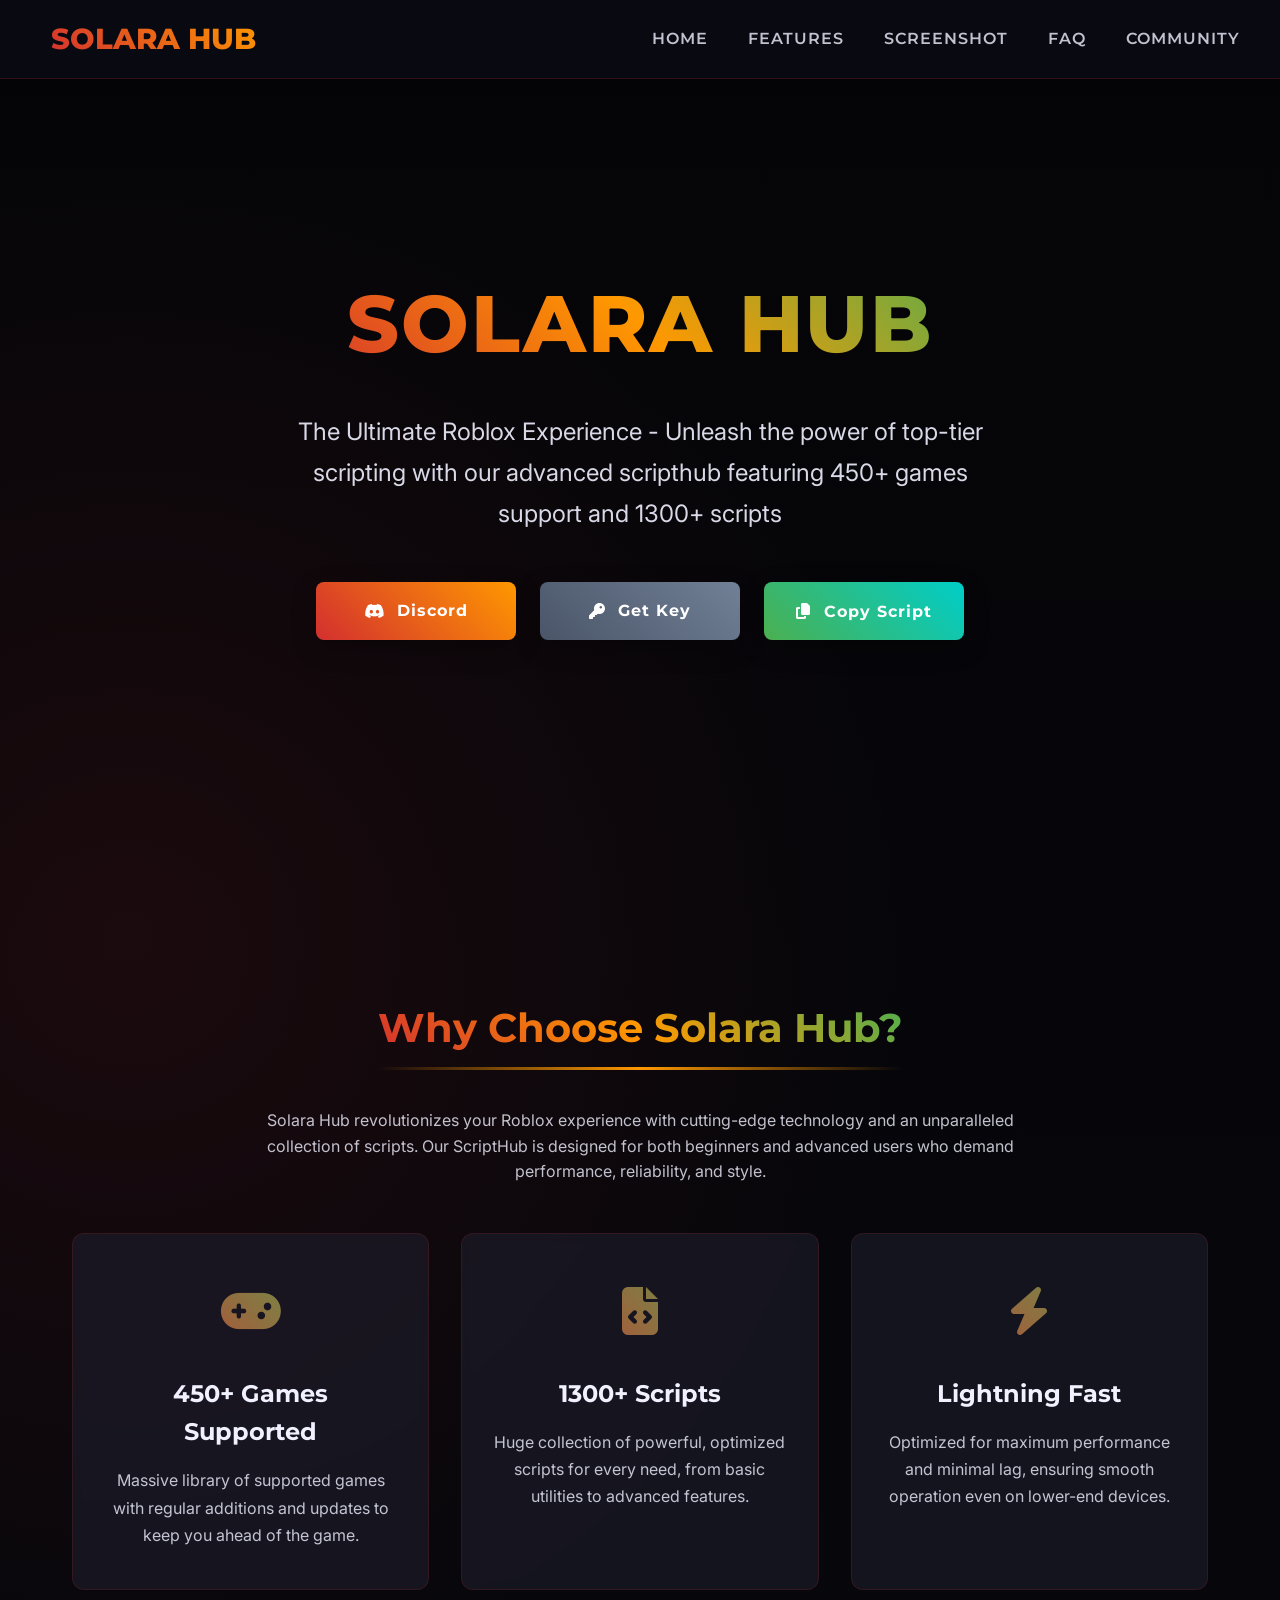
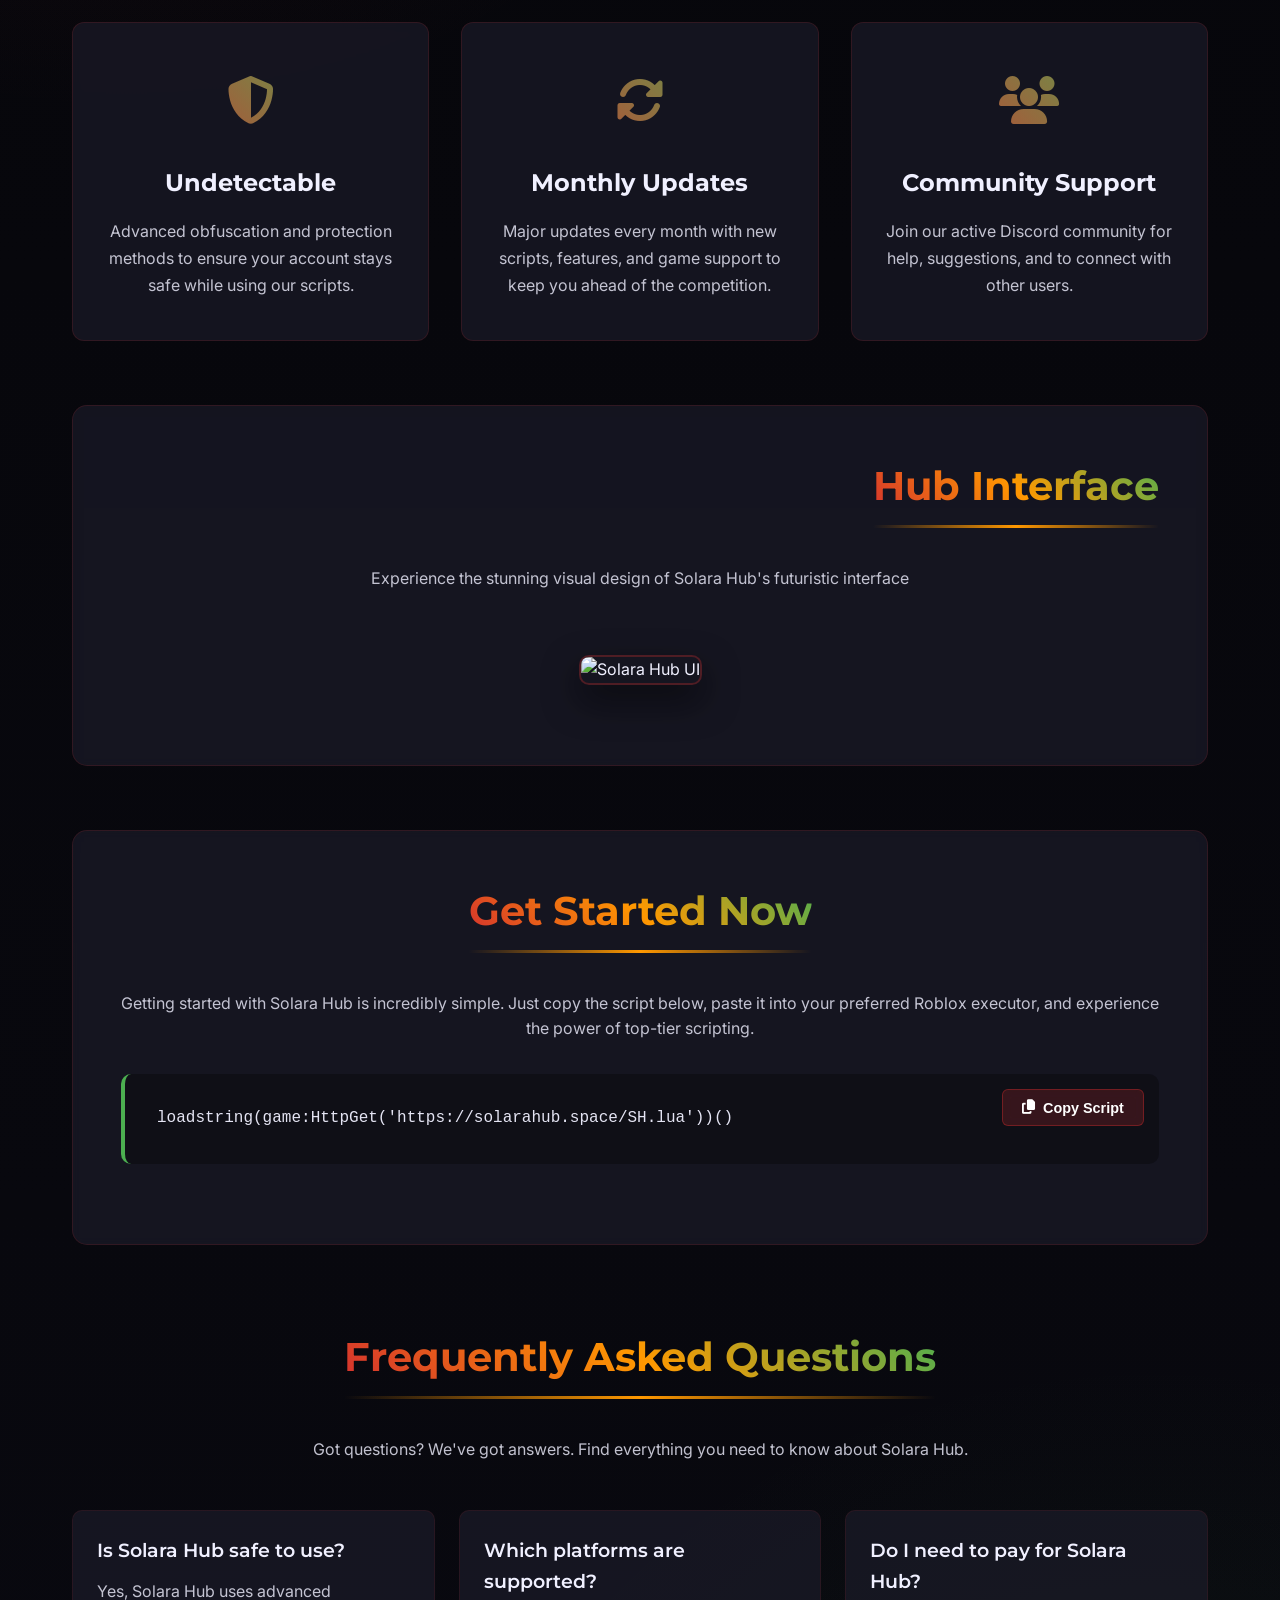
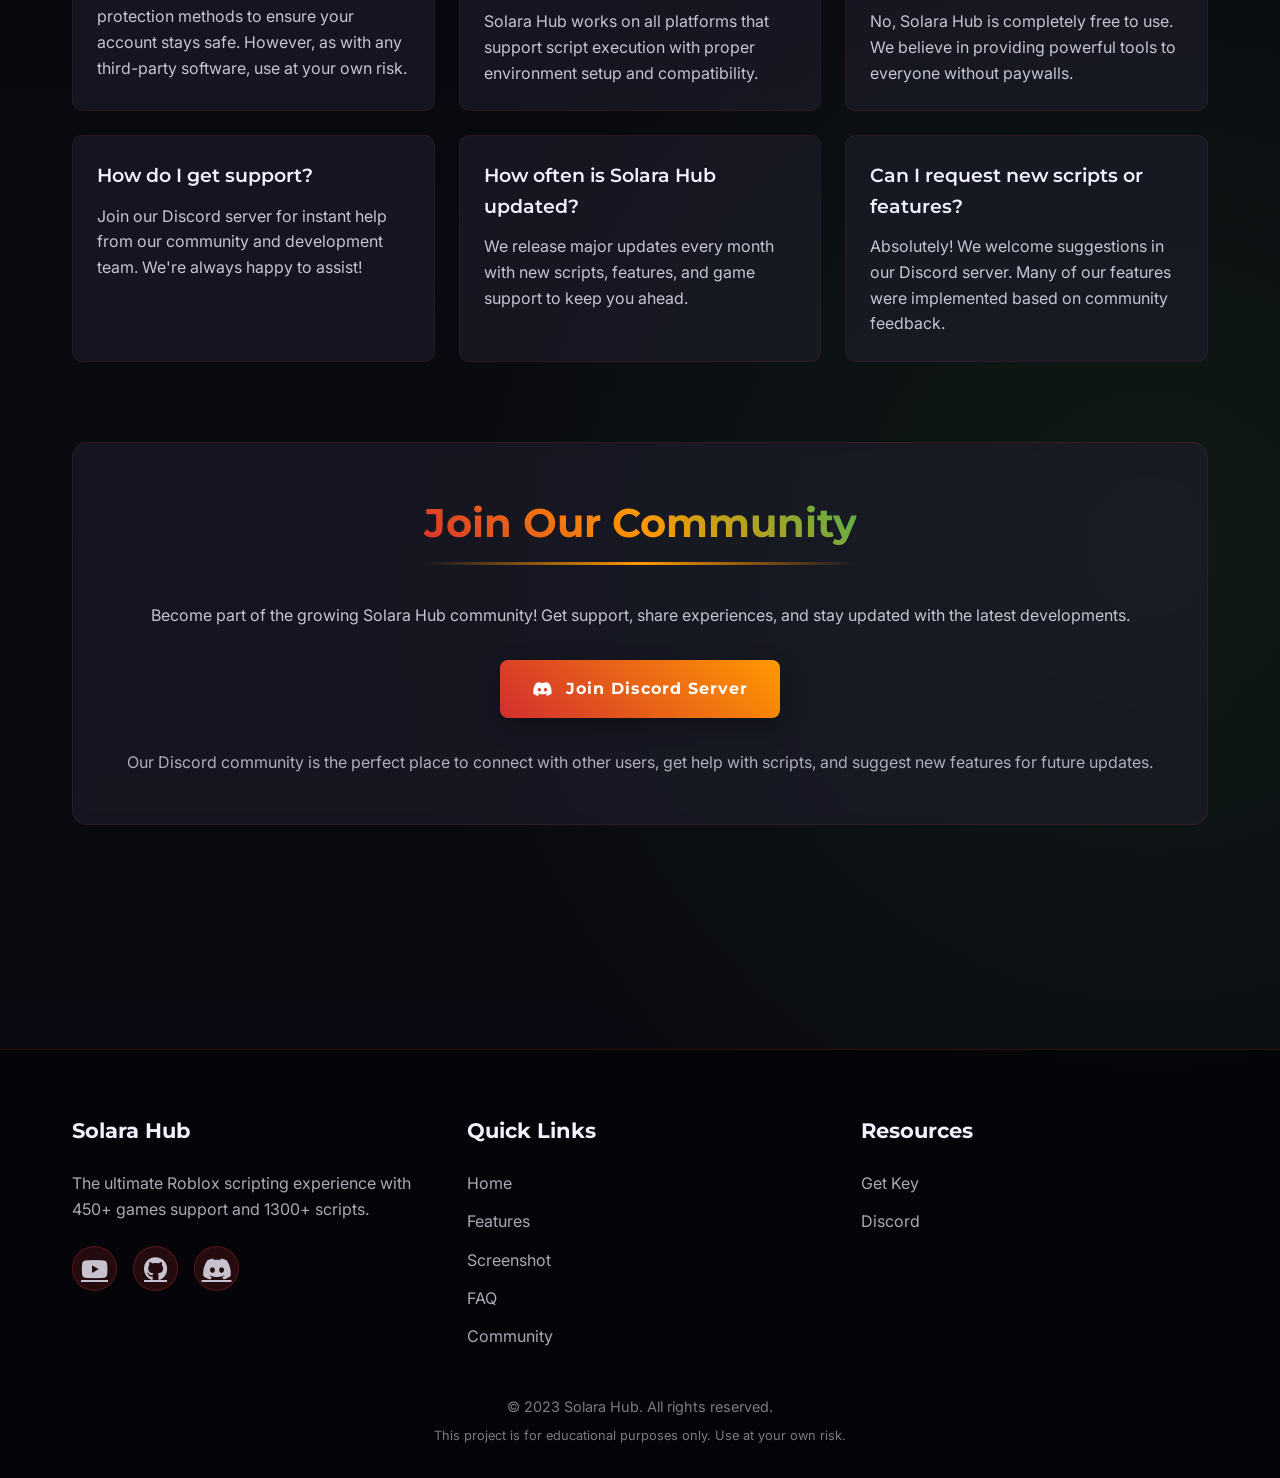
==== index.html @ 945c2444 "Update index.html" ====
<!DOCTYPE html>
<html lang="en">
<head>
    <meta charset="UTF-8">
    <meta name="viewport" content="width=device-width, initial-scale=1.0">
    <title>Solara Hub | Best Roblox Script Hub</title>
    <link rel="icon" href="data:image/svg+xml,<svg xmlns=%22http://www.w3.org/2000/svg%22 viewBox=%220 0 100 100%22><text y=%22.9em%22 font-size=%2290%22>⭐</text></svg>">
    <link rel="stylesheet" href="https://cdnjs.cloudflare.com/ajax/libs/font-awesome/6.4.0/css/all.min.css">
    <link href="https://fonts.googleapis.com/css2?family=Montserrat:wght@400;600;700;800&family=Inter:wght@300;400;500;600&display=swap" rel="stylesheet">
    <style>
        :root {
            --primary: #8a2be2;
            --secondary: #9370db;
            --accent: #00bcd4;
            --dark: #0a0a12;
            --darker: #050508;
            --light: #f0f0ff;
            --gray: #1a1a2a;
            --card-bg: rgba(30, 30, 46, 0.6);
            --neon-glow: 0 0 10px var(--primary), 0 0 20px var(--primary), 0 0 30px var(--primary);
            --newyear-primary: #d32f2f;
            --newyear-secondary: #ff9800;
            --newyear-accent: #4caf50;
        }

        * {
            margin: 0;
            padding: 0;
            box-sizing: border-box;
        }

        body {
            font-family: 'Inter', sans-serif;
            background-color: var(--dark);
            color: var(--light);
            min-height: 100vh;
            overflow-x: hidden;
            background-image: 
                radial-gradient(circle at 10% 20%, rgba(211, 47, 47, 0.1) 0%, transparent 20%),
                radial-gradient(circle at 90% 80%, rgba(76, 175, 80, 0.1) 0%, transparent 20%),
                linear-gradient(to bottom, var(--darker), var(--dark));
            line-height: 1.6;
        }

        .snowflake {
            position: fixed;
            top: -10px;
            color: white;
            font-size: 1rem;
            opacity: 0.8;
            z-index: 1001;
            pointer-events: none;
            animation: fall linear forwards;
        }

        @keyframes fall {
            to {
                transform: translateY(100vh) rotate(360deg);
                opacity: 0;
            }
        }

        .navbar {
            background: rgba(10, 10, 18, 0.95);
            backdrop-filter: blur(10px);
            position: fixed;
            top: 0;
            left: 0;
            width: 100%;
            z-index: 1000;
            padding: 1rem 2rem;
            box-shadow: 0 2px 15px rgba(0, 0, 0, 0.2);
            border-bottom: 1px solid rgba(211, 47, 47, 0.2);
        }

        .nav-container {
            max-width: 1200px;
            margin: 0 auto;
            display: flex;
            justify-content: space-between;
            align-items: center;
        }

        .nav-logo {
            display: flex;
            align-items: center;
            gap: 0.7rem;
            font-size: 1.8rem;
            font-weight: 800;
            color: var(--light);
            text-decoration: none;
            font-family: 'Montserrat', sans-serif;
        }

        .nav-logo span {
            background: linear-gradient(45deg, var(--newyear-primary), var(--newyear-secondary));
            -webkit-background-clip: text;
            background-clip: text;
            color: transparent;
        }

        .nav-links {
            display: flex;
            gap: 2.5rem;
        }

        .nav-link {
            color: rgba(240, 240, 255, 0.8);
            text-decoration: none;
            font-weight: 600;
            transition: all 0.3s ease;
            position: relative;
            font-size: 1rem;
            text-transform: uppercase;
            letter-spacing: 1px;
            font-family: 'Montserrat', sans-serif;
        }

        .nav-link:hover {
            color: var(--light);
        }

        .nav-link::after {
            content: '';
            position: absolute;
            bottom: -5px;
            left: 0;
            width: 0;
            height: 2px;
            background: linear-gradient(90deg, var(--newyear-primary), var(--newyear-secondary));
            transition: width 0.4s ease;
        }

        .nav-link:hover::after {
            width: 100%;
        }

        .mobile-menu-btn {
            display: none;
            background: none;
            border: none;
            color: var(--light);
            font-size: 1.5rem;
            cursor: pointer;
        }

        .hero {
            min-height: 100vh;
            display: flex;
            align-items: center;
            justify-content: center;
            text-align: center;
            padding: 0 2rem;
            position: relative;
            overflow: hidden;
        }

        .hero-content {
            max-width: 900px;
            z-index: 2;
        }

        .hero-logo {
            font-size: 5rem;
            font-weight: 800;
            background: linear-gradient(45deg, var(--newyear-primary), var(--newyear-secondary), var(--newyear-accent));
            -webkit-background-clip: text;
            background-clip: text;
            color: transparent;
            margin-bottom: 1.5rem;
            font-family: 'Montserrat', sans-serif;
            letter-spacing: 2px;
            position: relative;
        }

        .hero-logo::after {
            content: '🎄';
            position: absolute;
            top: -20px;
            right: -40px;
            font-size: 2.5rem;
            animation: bounce 2s ease-in-out infinite;
        }

        @keyframes bounce {
            0%, 100% { transform: translateY(0); }
            50% { transform: translateY(-10px); }
        }

        .hero-tagline {
            font-size: 1.5rem;
            color: rgba(240, 240, 255, 0.9);
            margin-bottom: 3rem;
            font-weight: 400;
            max-width: 700px;
            margin-left: auto;
            margin-right: auto;
            line-height: 1.7;
        }

        .hero-buttons {
            display: flex;
            justify-content: center;
            flex-wrap: wrap;
            gap: 1.5rem;
            margin-top: 3rem;
        }

        .btn {
            position: relative;
            padding: 1rem 2rem;
            border: none;
            border-radius: 8px;
            font-weight: 700;
            font-size: 1rem;
            cursor: pointer;
            text-decoration: none;
            color: white;
            transition: all 0.4s ease;
            overflow: hidden;
            z-index: 1;
            box-shadow: 0 8px 25px rgba(0, 0, 0, 0.3);
            min-width: 200px;
            text-align: center;
            display: flex;
            align-items: center;
            justify-content: center;
            gap: 0.8rem;
            font-family: 'Montserrat', sans-serif;
            letter-spacing: 1px;
        }

        .btn::before {
            content: '';
            position: absolute;
            top: 0;
            left: 0;
            width: 100%;
            height: 100%;
            background: linear-gradient(45deg, transparent, rgba(255, 255, 255, 0.15), transparent);
            transform: translateX(-100%);
            transition: transform 0.7s ease;
            z-index: -1;
        }

        .btn:hover {
            transform: translateY(-5px);
            box-shadow: 0 12px 25px rgba(0, 0, 0, 0.4);
        }

        .btn:hover::before {
            transform: translateX(100%);
        }

        .btn-discord {
            background: linear-gradient(45deg, var(--newyear-primary), var(--newyear-secondary));
        }

        .btn-key {
            background: linear-gradient(45deg, #4a5568, #718096);
        }

        .btn-copy {
            background: linear-gradient(45deg, var(--newyear-accent), #00cec9);
        }

        .container {
            max-width: 1200px;
            margin: 0 auto;
            padding: 6rem 2rem;
        }

        .section-title {
            font-size: 2.5rem;
            text-align: center;
            margin-bottom: 3rem;
            position: relative;
            display: inline-block;
            left: 50%;
            transform: translateX(-50%);
            background: linear-gradient(45deg, var(--newyear-primary), var(--newyear-secondary), var(--newyear-accent));
            -webkit-background-clip: text;
            background-clip: text;
            color: transparent;
            font-family: 'Montserrat', sans-serif;
            font-weight: 700;
        }

        .section-title::after {
            content: '';
            position: absolute;
            bottom: -10px;
            left: 0;
            width: 100%;
            height: 3px;
            background: linear-gradient(90deg, transparent, var(--newyear-secondary), transparent);
            border-radius: 3px;
        }

        .features-grid {
            display: grid;
            grid-template-columns: repeat(auto-fit, minmax(300px, 1fr));
            gap: 2rem;
            margin-top: 3rem;
        }

        .feature-card {
            background: var(--card-bg);
            border-radius: 12px;
            padding: 2.5rem 2rem;
            text-align: center;
            transition: all 0.4s ease;
            backdrop-filter: blur(5px);
            border: 1px solid rgba(211, 47, 47, 0.15);
            position: relative;
            overflow: hidden;
        }

        .feature-card:hover {
            transform: translateY(-10px);
            box-shadow: 0 15px 30px rgba(211, 47, 47, 0.2);
        }

        .feature-icon {
            font-size: 3rem;
            margin-bottom: 1.5rem;
            background: linear-gradient(45deg, var(--newyear-primary), var(--newyear-accent));
            -webkit-background-clip: text;
            background-clip: text;
            color: transparent;
        }

        .feature-title {
            font-size: 1.5rem;
            margin-bottom: 1rem;
            color: var(--light);
            font-weight: 700;
            font-family: 'Montserrat', sans-serif;
        }

        .feature-description {
            color: rgba(240, 240, 255, 0.8);
            line-height: 1.7;
        }

        .info-section {
            background: var(--card-bg);
            border-radius: 15px;
            padding: 3rem;
            margin: 4rem 0;
            backdrop-filter: blur(5px);
            border: 1px solid rgba(211, 47, 47, 0.15);
        }

        .info-grid {
            display: grid;
            grid-template-columns: repeat(auto-fit, minmax(250px, 1fr));
            gap: 2rem;
            margin: 2rem 0;
        }

        .info-card {
            text-align: center;
            padding: 1.5rem;
        }

        .info-card i {
            font-size: 2.5rem;
            margin-bottom: 1rem;
            background: linear-gradient(45deg, var(--newyear-primary), var(--newyear-accent));
            -webkit-background-clip: text;
            background-clip: text;
            color: transparent;
        }

        .info-card h3 {
            font-size: 1.3rem;
            margin-bottom: 0.8rem;
            color: var(--light);
            font-family: 'Montserrat', sans-serif;
        }

        .info-card p {
            color: rgba(240, 240, 255, 0.8);
            line-height: 1.6;
        }

        .screenshot-container {
            background: var(--card-bg);
            border-radius: 15px;
            padding: 3rem;
            margin: 4rem 0;
            backdrop-filter: blur(5px);
            border: 1px solid rgba(211, 47, 47, 0.15);
            text-align: center;
        }

        .screenshot {
            width: 100%;
            max-width: 800px;
            border-radius: 10px;
            margin: 2rem 0;
            box-shadow: 0 15px 35px rgba(0, 0, 0, 0.5);
            transition: all 0.6s ease;
            border: 2px solid rgba(211, 47, 47, 0.3);
        }

        .screenshot:hover {
            transform: scale(1.02);
            box-shadow: 0 20px 40px rgba(211, 47, 47, 0.3);
        }

        .script-box {
            background: rgba(0, 0, 0, 0.3);
            padding: 2rem;
            border-radius: 10px;
            margin: 2rem 0;
            font-family: 'Fira Code', monospace;
            position: relative;
            overflow: hidden;
            border-left: 4px solid var(--newyear-accent);
        }

        .script-code {
            color: rgba(240, 240, 255, 0.95);
            overflow-x: auto;
            padding-right: 1rem;
            font-size: 1rem;
        }

        .copy-btn {
            position: absolute;
            top: 15px;
            right: 15px;
            background: rgba(211, 47, 47, 0.2);
            border: 1px solid rgba(211, 47, 47, 0.4);
            color: white;
            padding: 0.6rem 1.2rem;
            border-radius: 6px;
            cursor: pointer;
            transition: all 0.3s ease;
            display: flex;
            align-items: center;
            gap: 0.5rem;
            font-weight: 600;
            backdrop-filter: blur(5px);
            font-size: 0.9rem;
        }

        .copy-btn:hover {
            background: var(--newyear-accent);
        }

        .faq-section {
            margin: 5rem 0;
        }

        .faq-grid {
            display: grid;
            grid-template-columns: repeat(auto-fit, minmax(300px, 1fr));
            gap: 1.5rem;
            margin-top: 2rem;
        }

        .faq-item {
            background: var(--card-bg);
            border-radius: 10px;
            padding: 1.5rem;
            transition: all 0.3s ease;
            border: 1px solid rgba(211, 47, 47, 0.1);
        }

        .faq-item:hover {
            transform: translateY(-5px);
            box-shadow: 0 10px 20px rgba(0, 0, 0, 0.2);
        }

        .faq-question {
            font-size: 1.2rem;
            margin-bottom: 0.8rem;
            color: var(--light);
            font-weight: 600;
            font-family: 'Montserrat', sans-serif;
        }

        .faq-answer {
            color: rgba(240, 240, 255, 0.8);
            line-height: 1.6;
        }

        footer {
            background: rgba(5, 5, 8, 0.9);
            padding: 4rem 0 2rem;
            margin-top: 4rem;
            border-top: 1px solid rgba(211, 47, 47, 0.2);
        }

        .footer-content {
            max-width: 1200px;
            margin: 0 auto;
            padding: 0 2rem;
            display: grid;
            grid-template-columns: repeat(auto-fit, minmax(250px, 1fr));
            gap: 3rem;
        }

        .footer-column h3 {
            font-size: 1.3rem;
            margin-bottom: 1.5rem;
            color: var(--light);
            font-family: 'Montserrat', sans-serif;
        }

        .footer-links {
            list-style: none;
        }

        .footer-links li {
            margin-bottom: 0.8rem;
        }

        .footer-links a {
            color: rgba(240, 240, 255, 0.7);
            text-decoration: none;
            transition: color 0.3s ease;
        }

        .footer-links a:hover {
            color: var(--light);
        }

        .social-links {
            display: flex;
            gap: 1rem;
            margin-top: 1.5rem;
        }

        .social-link {
            color: rgba(240, 240, 255, 0.8);
            font-size: 1.5rem;
            transition: all 0.3s ease;
            width: 45px;
            height: 45px;
            border-radius: 50%;
            display: flex;
            align-items: center;
            justify-content: center;
            background: rgba(211, 47, 47, 0.15);
            border: 1px solid rgba(211, 47, 47, 0.3);
        }

        .social-link:hover {
            color: var(--light);
            transform: translateY(-3px);
        }

        .copyright {
            text-align: center;
            padding-top: 3rem;
            color: rgba(240, 240, 255, 0.5);
            font-size: 0.9rem;
            max-width: 1200px;
            margin: 0 auto;
            padding: 2rem 2rem 0;
        }

        .toast {
            position: fixed;
            bottom: 30px;
            left: 50%;
            transform: translateX(-50%);
            background: var(--newyear-accent);
            color: white;
            padding: 1rem 2rem;
            border-radius: 50px;
            box-shadow: 0 10px 25px rgba(0, 0, 0, 0.3);
            z-index: 1000;
            opacity: 0;
            transition: opacity 0.4s ease;
            font-weight: 600;
        }

        .toast.show {
            opacity: 1;
        }

        @media (max-width: 1024px) {
            .hero-logo {
                font-size: 4rem;
            }
            
            .section-title {
                font-size: 2.2rem;
            }
        }

        @media (max-width: 768px) {
            .navbar {
                padding: 1rem;
            }
            
            .nav-links {
                display: none;
                position: absolute;
                top: 100%;
                left: 0;
                width: 100%;
                background: rgba(10, 10, 18, 0.95);
                flex-direction: column;
                padding: 1.5rem;
                gap: 1.5rem;
                box-shadow: 0 10px 20px rgba(0, 0, 0, 0.3);
                backdrop-filter: blur(15px);
            }
            
            .nav-links.active {
                display: flex;
            }
            
            .mobile-menu-btn {
                display: block;
            }
            
            .hero-logo {
                font-size: 3rem;
            }
            
            .hero-tagline {
                font-size: 1.2rem;
            }
            
            .btn {
                min-width: 100%;
            }
            
            .features-grid, .info-grid, .faq-grid {
                grid-template-columns: 1fr;
            }
            
            .info-section, .screenshot-container {
                padding: 2rem;
            }
            
            .section-title {
                font-size: 2rem;
            }
            
            .container {
                padding: 4rem 1.5rem;
            }
        }

        @media (max-width: 480px) {
            .hero-logo {
                font-size: 2.5rem;
            }
            
            .section-title {
                font-size: 1.8rem;
            }
            
            .feature-title {
                font-size: 1.3rem;
            }
            
            .feature-icon {
                font-size: 2.5rem;
            }
            
            .hero {
                padding: 0 1rem;
            }
            
            .info-section, .screenshot-container {
                padding: 1.5rem;
            }
        }

        @keyframes float {
            0%, 100% { transform: translateY(0); }
            50% { transform: translateY(-10px); }
        }

        .floating {
            animation: float 5s ease-in-out infinite;
        }
    </style>
</head>
<body>
    <div id="snowflakes"></div>
    
    <nav class="navbar">
        <div class="nav-container">
            <a href="#home" class="nav-logo">
                <i class="fas fa-stars"></i>
                <span>SOLARA HUB</span>
            </a>
            <div class="nav-links">
                <a href="#home" class="nav-link">Home</a>
                <a href="#features" class="nav-link">Features</a>
                <a href="#screenshot" class="nav-link">Screenshot</a>
                <a href="#faq" class="nav-link">FAQ</a>
                <a href="#community" class="nav-link">Community</a>
            </div>
            <button class="mobile-menu-btn" id="mobileMenuBtn">
                <i class="fas fa-bars"></i>
            </button>
        </div>
    </nav>
    
    <section class="hero" id="home">
        <div class="hero-content">
            <h1 class="hero-logo floating">SOLARA HUB</h1>
            <p class="hero-tagline">The Ultimate Roblox Experience - Unleash the power of top-tier scripting with our advanced scripthub featuring 450+ games support and 1300+ scripts</p>
            
            <div class="hero-buttons">
                <a href="https://discord.gg/DPCKQRJmdF" class="btn btn-discord">
                    <i class="fab fa-discord"></i> Discord
                </a>
                <a href="get-key.html" class="btn btn-key">
                    <i class="fas fa-key"></i> Get Key
                </a>
                <button class="btn btn-copy" id="copyScriptBtn">
                    <i class="fas fa-copy"></i> Copy Script
                </button>
            </div>
        </div>
    </section>

    <div class="container">
        <section id="features">
            <h2 class="section-title">Why Choose Solara Hub?</h2>
            <p style="text-align: center; margin-bottom: 3rem; color: rgba(240, 240, 255, 0.8); max-width: 800px; margin-left: auto; margin-right: auto;">
                Solara Hub revolutionizes your Roblox experience with cutting-edge technology and an unparalleled collection of scripts. 
                Our ScriptHub is designed for both beginners and advanced users who demand performance, reliability, and style.
            </p>
            
            <div class="features-grid">
                <div class="feature-card">
                    <div class="feature-icon">
                        <i class="fas fa-gamepad"></i>
                    </div>
                    <h3 class="feature-title">450+ Games Supported</h3>
                    <p class="feature-description">Massive library of supported games with regular additions and updates to keep you ahead of the game.</p>
                </div>
                
                <div class="feature-card">
                    <div class="feature-icon">
                        <i class="fas fa-file-code"></i>
                    </div>
                    <h3 class="feature-title">1300+ Scripts</h3>
                    <p class="feature-description">Huge collection of powerful, optimized scripts for every need, from basic utilities to advanced features.</p>
                </div>
                
                <div class="feature-card">
                    <div class="feature-icon">
                        <i class="fas fa-bolt"></i>
                    </div>
                    <h3 class="feature-title">Lightning Fast</h3>
                    <p class="feature-description">Optimized for maximum performance and minimal lag, ensuring smooth operation even on lower-end devices.</p>
                </div>
                
                <div class="feature-card">
                    <div class="feature-icon">
                        <i class="fas fa-shield-alt"></i>
                    </div>
                    <h3 class="feature-title">Undetectable</h3>
                    <p class="feature-description">Advanced obfuscation and protection methods to ensure your account stays safe while using our scripts.</p>
                </div>
                
                <div class="feature-card">
                    <div class="feature-icon">
                        <i class="fas fa-sync-alt"></i>
                    </div>
                    <h3 class="feature-title">Monthly Updates</h3>
                    <p class="feature-description">Major updates every month with new scripts, features, and game support to keep you ahead of the competition.</p>
                </div>
                
                <div class="feature-card">
                    <div class="feature-icon">
                        <i class="fas fa-users"></i>
                    </div>
                    <h3 class="feature-title">Community Support</h3>
                    <p class="feature-description">Join our active Discord community for help, suggestions, and to connect with other users.</p>
                </div>
            </div>
        </section>

        <section class="screenshot-container" id="screenshot">
            <h2 class="section-title">Hub Interface</h2>
            <p style="text-align: center; margin-bottom: 2rem; color: rgba(240, 240, 255, 0.8);">
                Experience the stunning visual design of Solara Hub's futuristic interface
            </p>
            <img src="https://github.com/samuraa1/Solara-Hub/raw/main/SolaraHubV4Screen.png" alt="Solara Hub UI" class="screenshot">
        </section>

        <section class="info-section" id="get-started">
            <h2 class="section-title">Get Started Now</h2>
            <p style="text-align: center; margin-bottom: 2rem; color: rgba(240, 240, 255, 0.8);">
                Getting started with Solara Hub is incredibly simple. Just copy the script below, paste it into your preferred Roblox executor, and experience the power of top-tier scripting.
            </p>
            
            <div class="script-box">
                <div class="script-code" id="scriptCode">
                    loadstring(game:HttpGet('https://solarahub.space/SH.lua'))()
                </div>
                <button class="copy-btn" id="copyBtn">
                    <i class="fas fa-copy"></i> Copy Script
                </button>
            </div>
        </section>

        <section class="faq-section" id="faq">
            <h2 class="section-title">Frequently Asked Questions</h2>
            <p style="text-align: center; margin-bottom: 3rem; color: rgba(240, 240, 255, 0.8);">
                Got questions? We've got answers. Find everything you need to know about Solara Hub.
            </p>
            
            <div class="faq-grid">
                <div class="faq-item">
                    <h3 class="faq-question">Is Solara Hub safe to use?</h3>
                    <p class="faq-answer">Yes, Solara Hub uses advanced protection methods to ensure your account stays safe. However, as with any third-party software, use at your own risk.</p>
                </div>
                
                <div class="faq-item">
                    <h3 class="faq-question">Which platforms are supported?</h3>
                    <p class="faq-answer">Solara Hub works on all platforms that support script execution with proper environment setup and compatibility.</p>
                </div>
                
                <div class="faq-item">
                    <h3 class="faq-question">Do I need to pay for Solara Hub?</h3>
                    <p class="faq-answer">No, Solara Hub is completely free to use. We believe in providing powerful tools to everyone without paywalls.</p>
                </div>
                
                <div class="faq-item">
                    <h3 class="faq-question">How do I get support?</h3>
                    <p class="faq-answer">Join our Discord server for instant help from our community and development team. We're always happy to assist!</p>
                </div>
                
                <div class="faq-item">
                    <h3 class="faq-question">How often is Solara Hub updated?</h3>
                    <p class="faq-answer">We release major updates every month with new scripts, features, and game support to keep you ahead.</p>
                </div>
                
                <div class="faq-item">
                    <h3 class="faq-question">Can I request new scripts or features?</h3>
                    <p class="faq-answer">Absolutely! We welcome suggestions in our Discord server. Many of our features were implemented based on community feedback.</p>
                </div>
            </div>
        </section>

        <section class="info-section" id="community">
            <h2 class="section-title">Join Our Community</h2>
            <p style="text-align: center; margin-bottom: 2rem; color: rgba(240, 240, 255, 0.8);">
                Become part of the growing Solara Hub community! Get support, share experiences, and stay updated with the latest developments.
            </p>
            
            <div style="text-align: center; margin: 2rem 0;">
                <a href="https://discord.gg/DPCKQRJmdF" class="btn btn-discord" style="display: inline-flex; max-width: 300px; margin: 0 auto;">
                    <i class="fab fa-discord"></i> Join Discord Server
                </a>
            </div>
            
            <p style="text-align: center; color: rgba(240, 240, 255, 0.7);">
                Our Discord community is the perfect place to connect with other users, get help with scripts, and suggest new features for future updates.
            </p>
        </section>
    </div>
    
    <footer>
        <div class="footer-content">
            <div class="footer-column">
                <h3>Solara Hub</h3>
                <p style="color: rgba(240, 240, 255, 0.7); margin-bottom: 1.5rem;">
                    The ultimate Roblox scripting experience with 450+ games support and 1300+ scripts.
                </p>
                <div class="social-links">
                    <a href="https://www.youtube.com/@samuraa1" class="social-link"><i class="fab fa-youtube"></i></a>
                    <a href="https://github.com/samuraa1" class="social-link"><i class="fab fa-github"></i></a>
                    <a href="https://discord.gg/DPCKQRJmdF" class="social-link"><i class="fab fa-discord"></i></a>
                </div>
            </div>
            
            <div class="footer-column">
                <h3>Quick Links</h3>
                <ul class="footer-links">
                    <li><a href="#home">Home</a></li>
                    <li><a href="#features">Features</a></li>
                    <li><a href="#screenshot">Screenshot</a></li>
                    <li><a href="#faq">FAQ</a></li>
                    <li><a href="#community">Community</a></li>
                </ul>
            </div>
            
            <div class="footer-column">
                <h3>Resources</h3>
                <ul class="footer-links">
                    <li><a href="get-key.html">Get Key</a></li>
                    <li><a href="https://discord.gg/DPCKQRJmdF">Discord</a></li>
                </ul>
            </div>
        </div>
        
        <div class="copyright">
            <p>© 2023 Solara Hub. All rights reserved.</p>
            <p style="margin-top: 0.5rem; font-size: 0.8rem;">This project is for educational purposes only. Use at your own risk.</p>
        </div>
    </footer>

    <div class="toast" id="copyToast">Script copied to clipboard!</div>

    <script>
        // Create snowflakes
        function createSnowflakes() {
            const snowflakesContainer = document.getElementById('snowflakes');
            const snowflakeCount = 50;
            
            for (let i = 0; i < snowflakeCount; i++) {
                const snowflake = document.createElement('div');
                snowflake.classList.add('snowflake');
                snowflake.innerHTML = '❄';
                
                // Random properties
                const size = Math.random() * 1.5 + 0.5;
                const left = Math.random() * 100;
                const animationDuration = Math.random() * 10 + 5;
                const animationDelay = Math.random() * 5;
                
                snowflake.style.left = `${left}vw`;
                snowflake.style.fontSize = `${size}rem`;
                snowflake.style.animationDuration = `${animationDuration}s`;
                snowflake.style.animationDelay = `${animationDelay}s`;
                
                snowflakesContainer.appendChild(snowflake);
            }
        }
        
        // Mobile menu functionality
        const mobileMenuBtn = document.getElementById('mobileMenuBtn');
        const navLinks = document.querySelector('.nav-links');
        
        mobileMenuBtn.addEventListener('click', () => {
            navLinks.classList.toggle('active');
            mobileMenuBtn.innerHTML = navLinks.classList.contains('active') ? 
                '<i class="fas fa-times"></i>' : '<i class="fas fa-bars"></i>';
        });

        document.querySelectorAll('.nav-link').forEach(link => {
            link.addEventListener('click', () => {
                navLinks.classList.remove('active');
                mobileMenuBtn.innerHTML = '<i class="fas fa-bars"></i>';
            });
        });

        // Copy script functionality
        const scriptCode = document.getElementById('scriptCode');
        const copyBtn = document.getElementById('copyBtn');
        const copyScriptBtn = document.getElementById('copyScriptBtn');
        const copyToast = document.getElementById('copyToast');
        
        function copyToClipboard() {
            const text = scriptCode.innerText;
            navigator.clipboard.writeText(text).then(() => {
                copyToast.classList.add('show');
                setTimeout(() => {
                    copyToast.classList.remove('show');
                }, 2000);
            });
        }
        
        copyBtn.addEventListener('click', copyToClipboard);
        copyScriptBtn.addEventListener('click', copyToClipboard);

        // Smooth scrolling for anchor links
        document.querySelectorAll('a[href^="#"]').forEach(anchor => {
            anchor.addEventListener('click', function (e) {
                e.preventDefault();
                
                const targetId = this.getAttribute('href');
                if (targetId === '#') return;
                
                const targetElement = document.querySelector(targetId);
                if (targetElement) {
                    window.scrollTo({
                        top: targetElement.offsetTop - 80,
                        behavior: 'smooth'
                    });
                }
            });
        });

        document.querySelector('a[href="#home"]').addEventListener('click', function(e) {
            e.preventDefault();
            window.scrollTo({
                top: 0,
                behavior: 'smooth'
            });
        });

        // Initialize snowflakes
        createSnowflakes();
    </script>
</body>
</html>
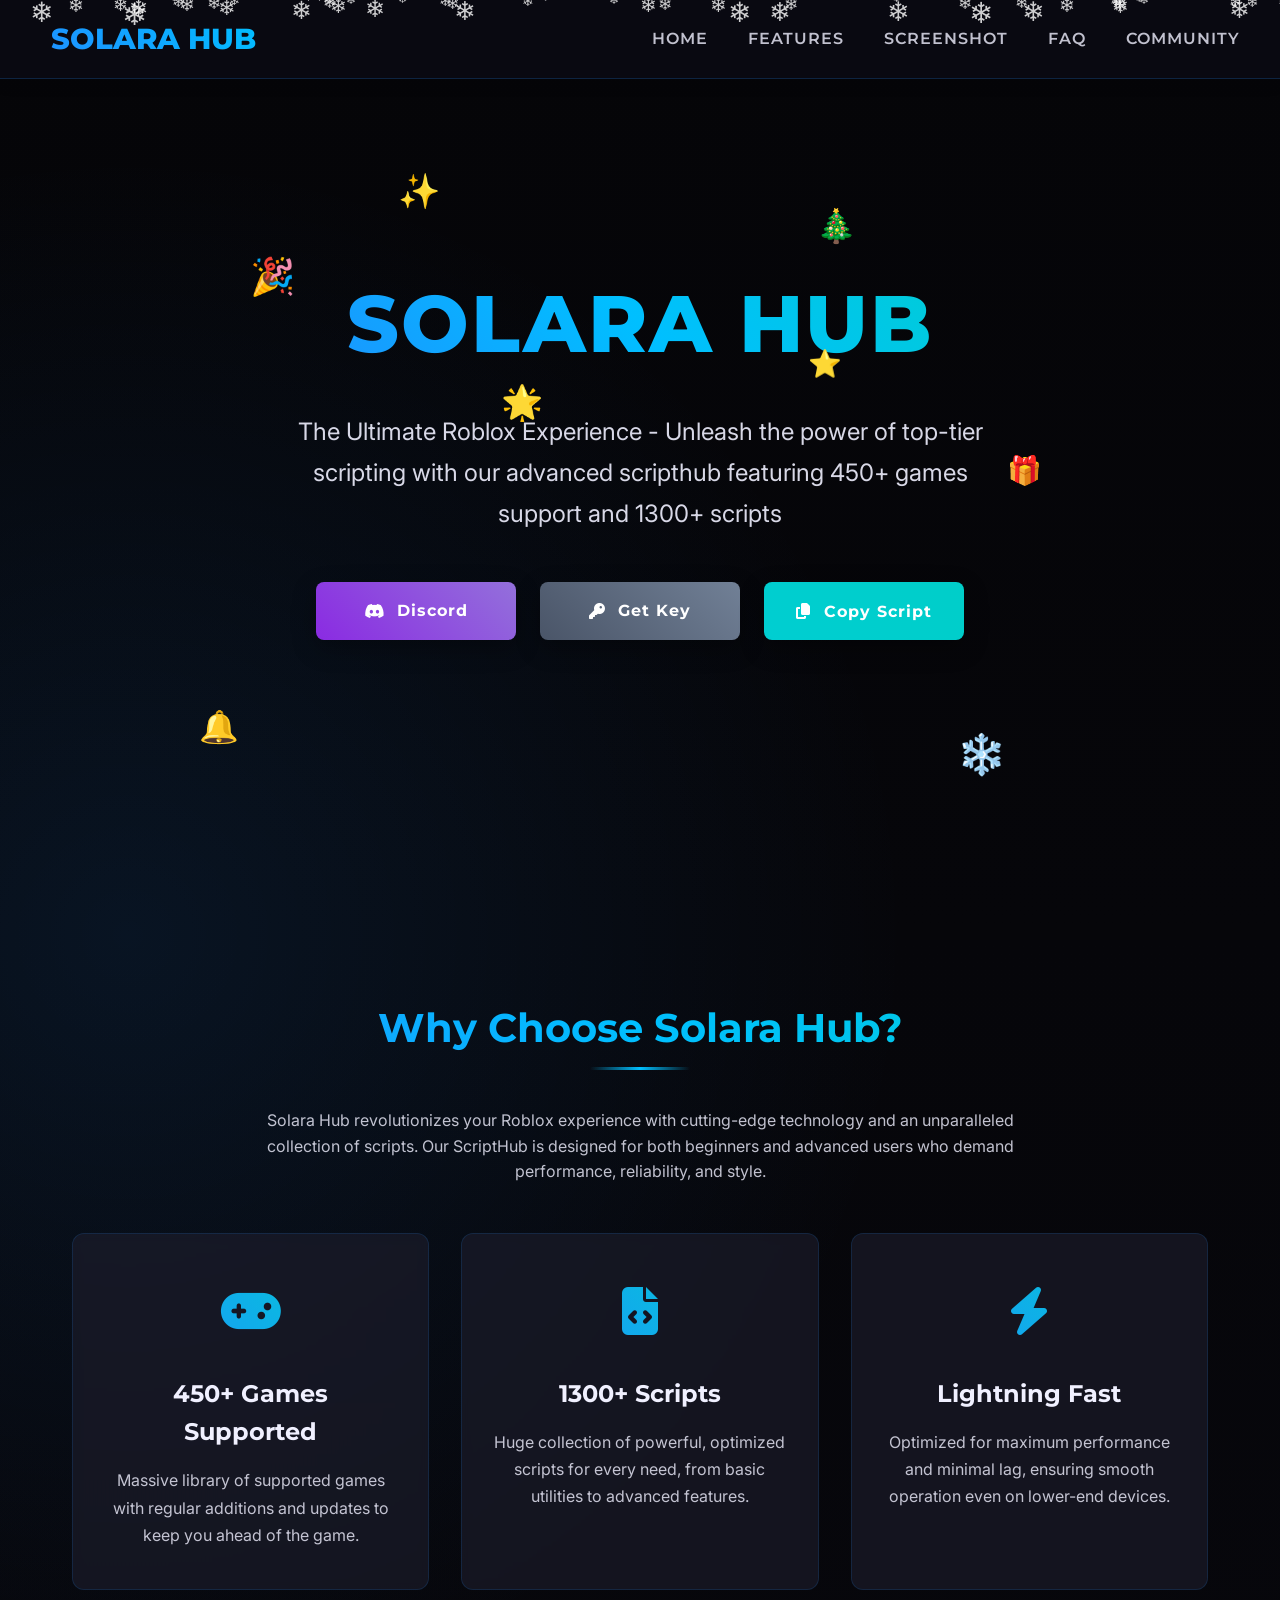
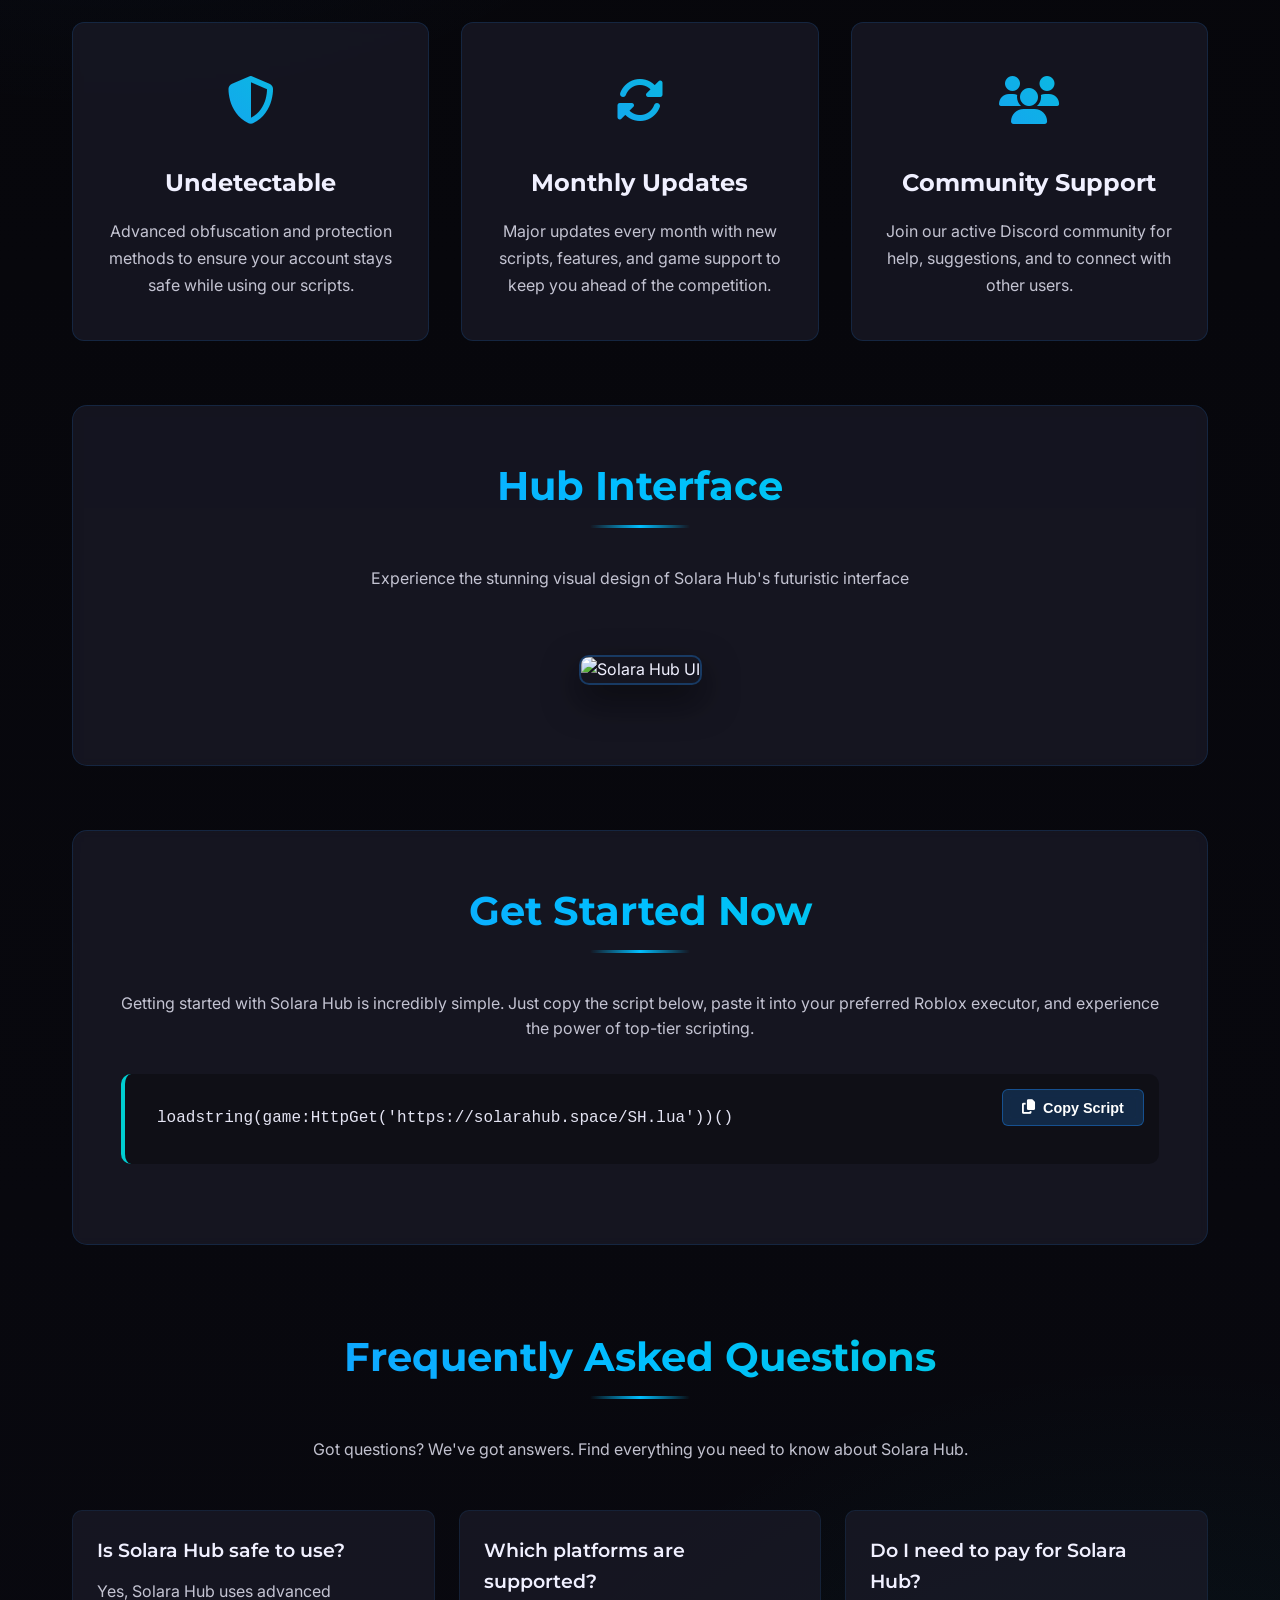
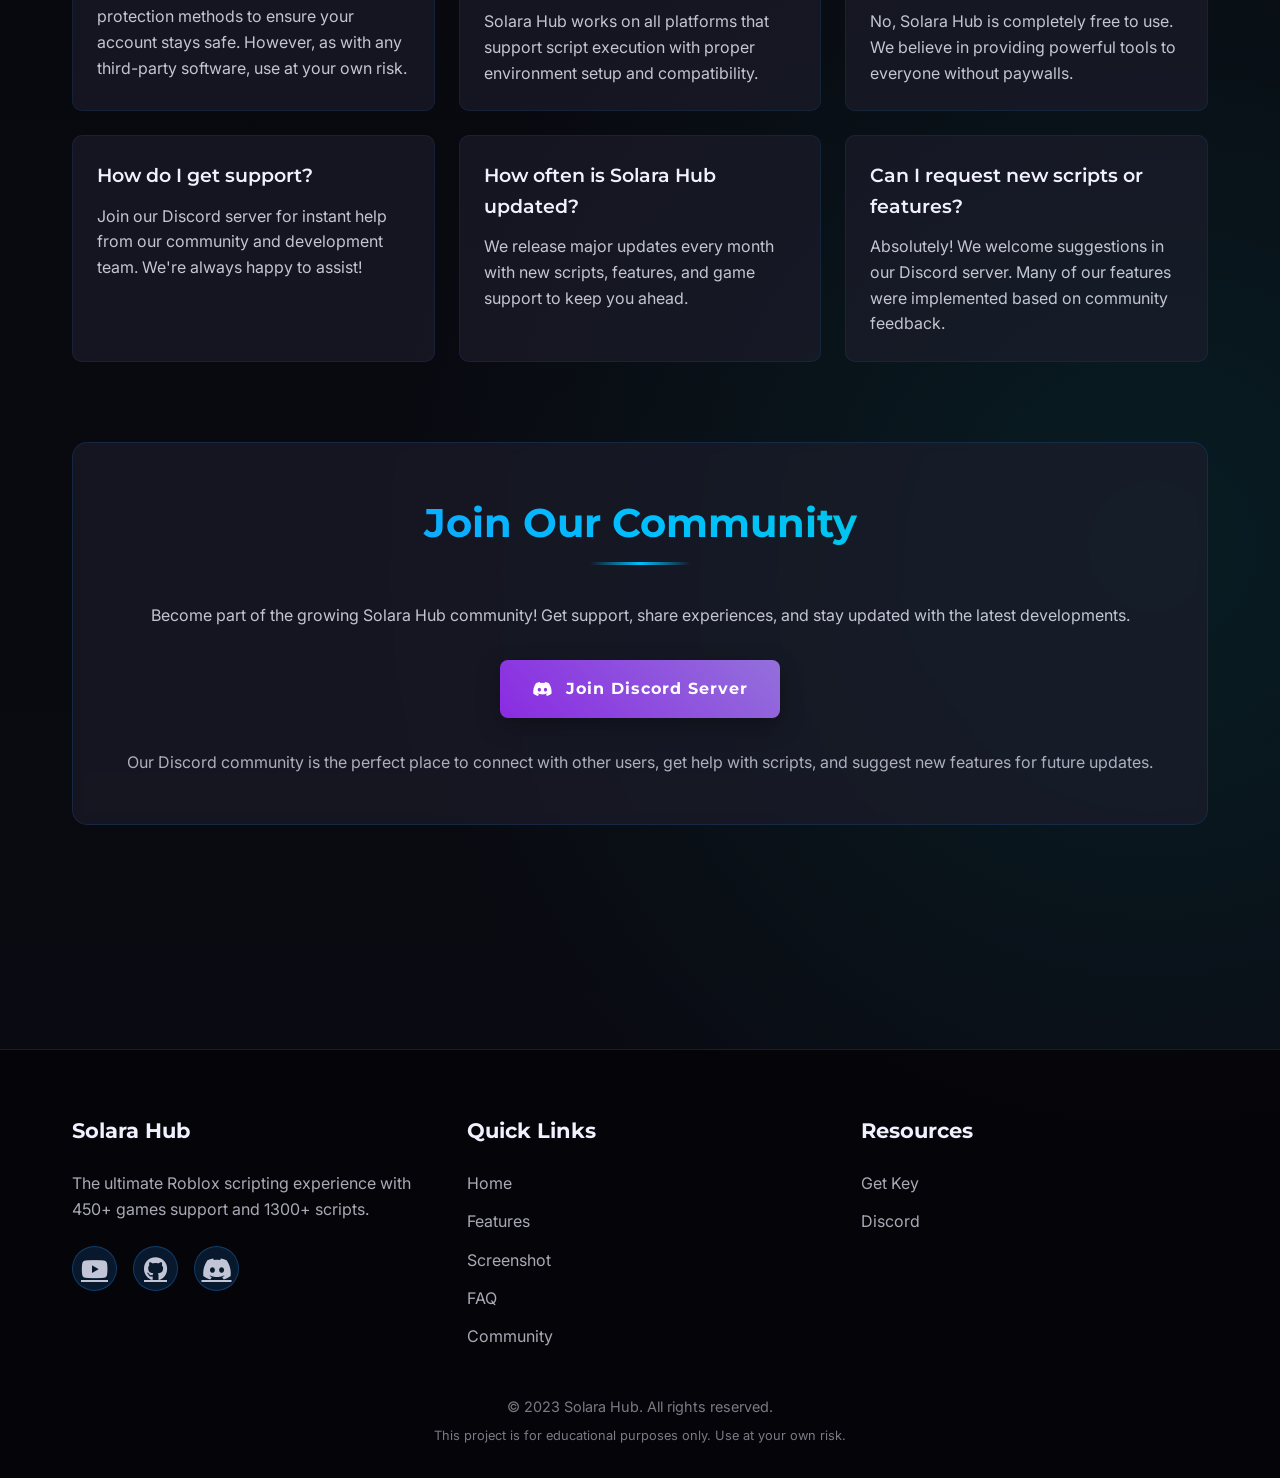
==== commit d827a443: "Update index.html" ====
--- a/index.html
+++ b/index.html
@@ -3,7 +3,7 @@
 <head>
     <meta charset="UTF-8">
     <meta name="viewport" content="width=device-width, initial-scale=1.0">
-    <title>Solara Hub | Best Roblox Script Hub</title>
+    <title>Solara Hub | Ultimate Roblox Script Hub</title>
     <link rel="icon" href="data:image/svg+xml,<svg xmlns=%22http://www.w3.org/2000/svg%22 viewBox=%220 0 100 100%22><text y=%22.9em%22 font-size=%2290%22>⭐</text></svg>">
     <link rel="stylesheet" href="https://cdnjs.cloudflare.com/ajax/libs/font-awesome/6.4.0/css/all.min.css">
     <link href="https://fonts.googleapis.com/css2?family=Montserrat:wght@400;600;700;800&family=Inter:wght@300;400;500;600&display=swap" rel="stylesheet">
@@ -18,9 +18,9 @@
             --gray: #1a1a2a;
             --card-bg: rgba(30, 30, 46, 0.6);
             --neon-glow: 0 0 10px var(--primary), 0 0 20px var(--primary), 0 0 30px var(--primary);
-            --newyear-primary: #d32f2f;
-            --newyear-secondary: #ff9800;
-            --newyear-accent: #4caf50;
+            --newyear-primary: #1e90ff;
+            --newyear-secondary: #00bfff;
+            --newyear-accent: #00ced1;
         }
 
         * {
@@ -36,8 +36,8 @@
             min-height: 100vh;
             overflow-x: hidden;
             background-image: 
-                radial-gradient(circle at 10% 20%, rgba(211, 47, 47, 0.1) 0%, transparent 20%),
-                radial-gradient(circle at 90% 80%, rgba(76, 175, 80, 0.1) 0%, transparent 20%),
+                radial-gradient(circle at 10% 20%, rgba(30, 144, 255, 0.1) 0%, transparent 20%),
+                radial-gradient(circle at 90% 80%, rgba(0, 206, 209, 0.1) 0%, transparent 20%),
                 linear-gradient(to bottom, var(--darker), var(--dark));
             line-height: 1.6;
         }
@@ -50,13 +50,12 @@
             opacity: 0.8;
             z-index: 1001;
             pointer-events: none;
-            animation: fall linear forwards;
+            animation: fall linear infinite;
         }
 
         @keyframes fall {
             to {
                 transform: translateY(100vh) rotate(360deg);
-                opacity: 0;
             }
         }
 
@@ -70,7 +69,7 @@
             z-index: 1000;
             padding: 1rem 2rem;
             box-shadow: 0 2px 15px rgba(0, 0, 0, 0.2);
-            border-bottom: 1px solid rgba(211, 47, 47, 0.2);
+            border-bottom: 1px solid rgba(30, 144, 255, 0.2);
         }
 
         .nav-container {
@@ -253,7 +252,7 @@
         }
 
         .btn-discord {
-            background: linear-gradient(45deg, var(--newyear-primary), var(--newyear-secondary));
+            background: linear-gradient(45deg, #8a2be2, #9370db);
         }
 
         .btn-key {
@@ -275,23 +274,23 @@
             text-align: center;
             margin-bottom: 3rem;
             position: relative;
-            display: inline-block;
-            left: 50%;
-            transform: translateX(-50%);
+            display: block;
             background: linear-gradient(45deg, var(--newyear-primary), var(--newyear-secondary), var(--newyear-accent));
             -webkit-background-clip: text;
             background-clip: text;
             color: transparent;
             font-family: 'Montserrat', sans-serif;
             font-weight: 700;
+            width: 100%;
         }
 
         .section-title::after {
             content: '';
             position: absolute;
             bottom: -10px;
-            left: 0;
-            width: 100%;
+            left: 50%;
+            transform: translateX(-50%);
+            width: 100px;
             height: 3px;
             background: linear-gradient(90deg, transparent, var(--newyear-secondary), transparent);
             border-radius: 3px;
@@ -311,14 +310,14 @@
             text-align: center;
             transition: all 0.4s ease;
             backdrop-filter: blur(5px);
-            border: 1px solid rgba(211, 47, 47, 0.15);
+            border: 1px solid rgba(30, 144, 255, 0.15);
             position: relative;
             overflow: hidden;
         }
 
         .feature-card:hover {
             transform: translateY(-10px);
-            box-shadow: 0 15px 30px rgba(211, 47, 47, 0.2);
+            box-shadow: 0 15px 30px rgba(30, 144, 255, 0.2);
         }
 
         .feature-icon {
@@ -349,7 +348,7 @@
             padding: 3rem;
             margin: 4rem 0;
             backdrop-filter: blur(5px);
-            border: 1px solid rgba(211, 47, 47, 0.15);
+            border: 1px solid rgba(30, 144, 255, 0.15);
         }
 
         .info-grid {
@@ -391,7 +390,7 @@
             padding: 3rem;
             margin: 4rem 0;
             backdrop-filter: blur(5px);
-            border: 1px solid rgba(211, 47, 47, 0.15);
+            border: 1px solid rgba(30, 144, 255, 0.15);
             text-align: center;
         }
 
@@ -402,12 +401,12 @@
             margin: 2rem 0;
             box-shadow: 0 15px 35px rgba(0, 0, 0, 0.5);
             transition: all 0.6s ease;
-            border: 2px solid rgba(211, 47, 47, 0.3);
+            border: 2px solid rgba(30, 144, 255, 0.3);
         }
 
         .screenshot:hover {
             transform: scale(1.02);
-            box-shadow: 0 20px 40px rgba(211, 47, 47, 0.3);
+            box-shadow: 0 20px 40px rgba(30, 144, 255, 0.3);
         }
 
         .script-box {
@@ -432,8 +431,8 @@
             position: absolute;
             top: 15px;
             right: 15px;
-            background: rgba(211, 47, 47, 0.2);
-            border: 1px solid rgba(211, 47, 47, 0.4);
+            background: rgba(30, 144, 255, 0.2);
+            border: 1px solid rgba(30, 144, 255, 0.4);
             color: white;
             padding: 0.6rem 1.2rem;
             border-radius: 6px;
@@ -467,7 +466,7 @@
             border-radius: 10px;
             padding: 1.5rem;
             transition: all 0.3s ease;
-            border: 1px solid rgba(211, 47, 47, 0.1);
+            border: 1px solid rgba(30, 144, 255, 0.1);
         }
 
         .faq-item:hover {
@@ -492,7 +491,7 @@
             background: rgba(5, 5, 8, 0.9);
             padding: 4rem 0 2rem;
             margin-top: 4rem;
-            border-top: 1px solid rgba(211, 47, 47, 0.2);
+            border-top: 1px solid rgba(30, 144, 255, 0.2);
         }
 
         .footer-content {
@@ -545,8 +544,8 @@
             display: flex;
             align-items: center;
             justify-content: center;
-            background: rgba(211, 47, 47, 0.15);
-            border: 1px solid rgba(211, 47, 47, 0.3);
+            background: rgba(30, 144, 255, 0.15);
+            border: 1px solid rgba(30, 144, 255, 0.3);
         }
 
         .social-link:hover {
@@ -584,6 +583,19 @@
             opacity: 1;
         }
 
+        .newyear-decoration {
+            position: fixed;
+            z-index: 999;
+            pointer-events: none;
+            font-size: 2rem;
+            animation: float 3s ease-in-out infinite;
+        }
+
+        @keyframes float {
+            0%, 100% { transform: translateY(0) rotate(0deg); }
+            50% { transform: translateY(-20px) rotate(10deg); }
+        }
+
         @media (max-width: 1024px) {
             .hero-logo {
                 font-size: 4rem;
@@ -675,19 +687,11 @@
                 padding: 1.5rem;
             }
         }
-
-        @keyframes float {
-            0%, 100% { transform: translateY(0); }
-            50% { transform: translateY(-10px); }
-        }
-
-        .floating {
-            animation: float 5s ease-in-out infinite;
-        }
     </style>
 </head>
 <body>
     <div id="snowflakes"></div>
+    <div id="decorations"></div>
     
     <nav class="navbar">
         <div class="nav-container">
@@ -934,6 +938,32 @@
                 snowflakesContainer.appendChild(snowflake);
             }
         }
+
+        // Create new year decorations
+        function createDecorations() {
+            const decorationsContainer = document.getElementById('decorations');
+            const decorationCount = 8;
+            const emojis = ['🎁', '🌟', '❄️', '🎄', '🔔', '⭐', '✨', '🎉'];
+            
+            for (let i = 0; i < decorationCount; i++) {
+                const decoration = document.createElement('div');
+                decoration.classList.add('newyear-decoration');
+                decoration.innerHTML = emojis[i];
+                
+                // Random properties
+                const left = Math.random() * 90 + 5;
+                const top = Math.random() * 80 + 10;
+                const animationDelay = Math.random() * 5;
+                const fontSize = Math.random() * 1 + 1.5;
+                
+                decoration.style.left = `${left}vw`;
+                decoration.style.top = `${top}vh`;
+                decoration.style.fontSize = `${fontSize}rem`;
+                decoration.style.animationDelay = `${animationDelay}s`;
+                
+                decorationsContainer.appendChild(decoration);
+            }
+        }
         
         // Mobile menu functionality
         const mobileMenuBtn = document.getElementById('mobileMenuBtn');
@@ -997,8 +1027,9 @@
             });
         });
 
-        // Initialize snowflakes
+        // Initialize snowflakes and decorations
         createSnowflakes();
+        createDecorations();
     </script>
 </body>
 </html>
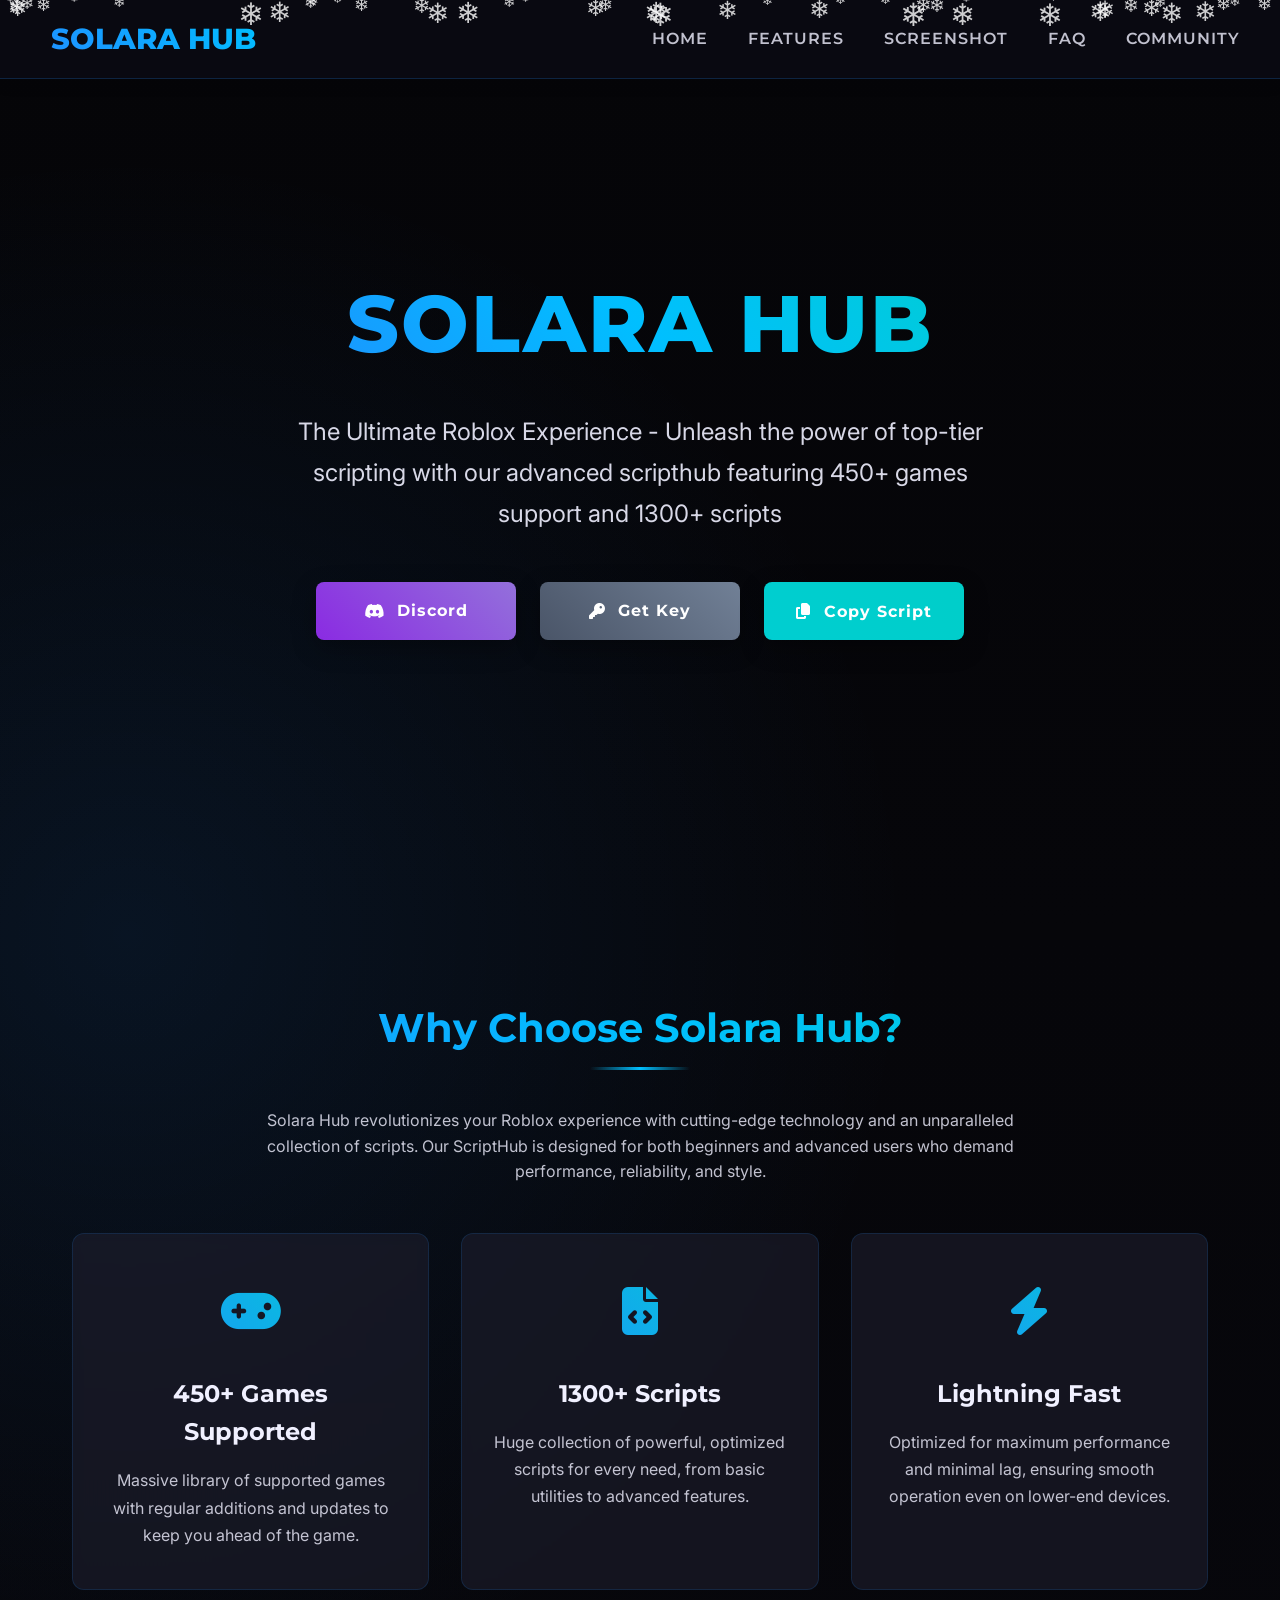
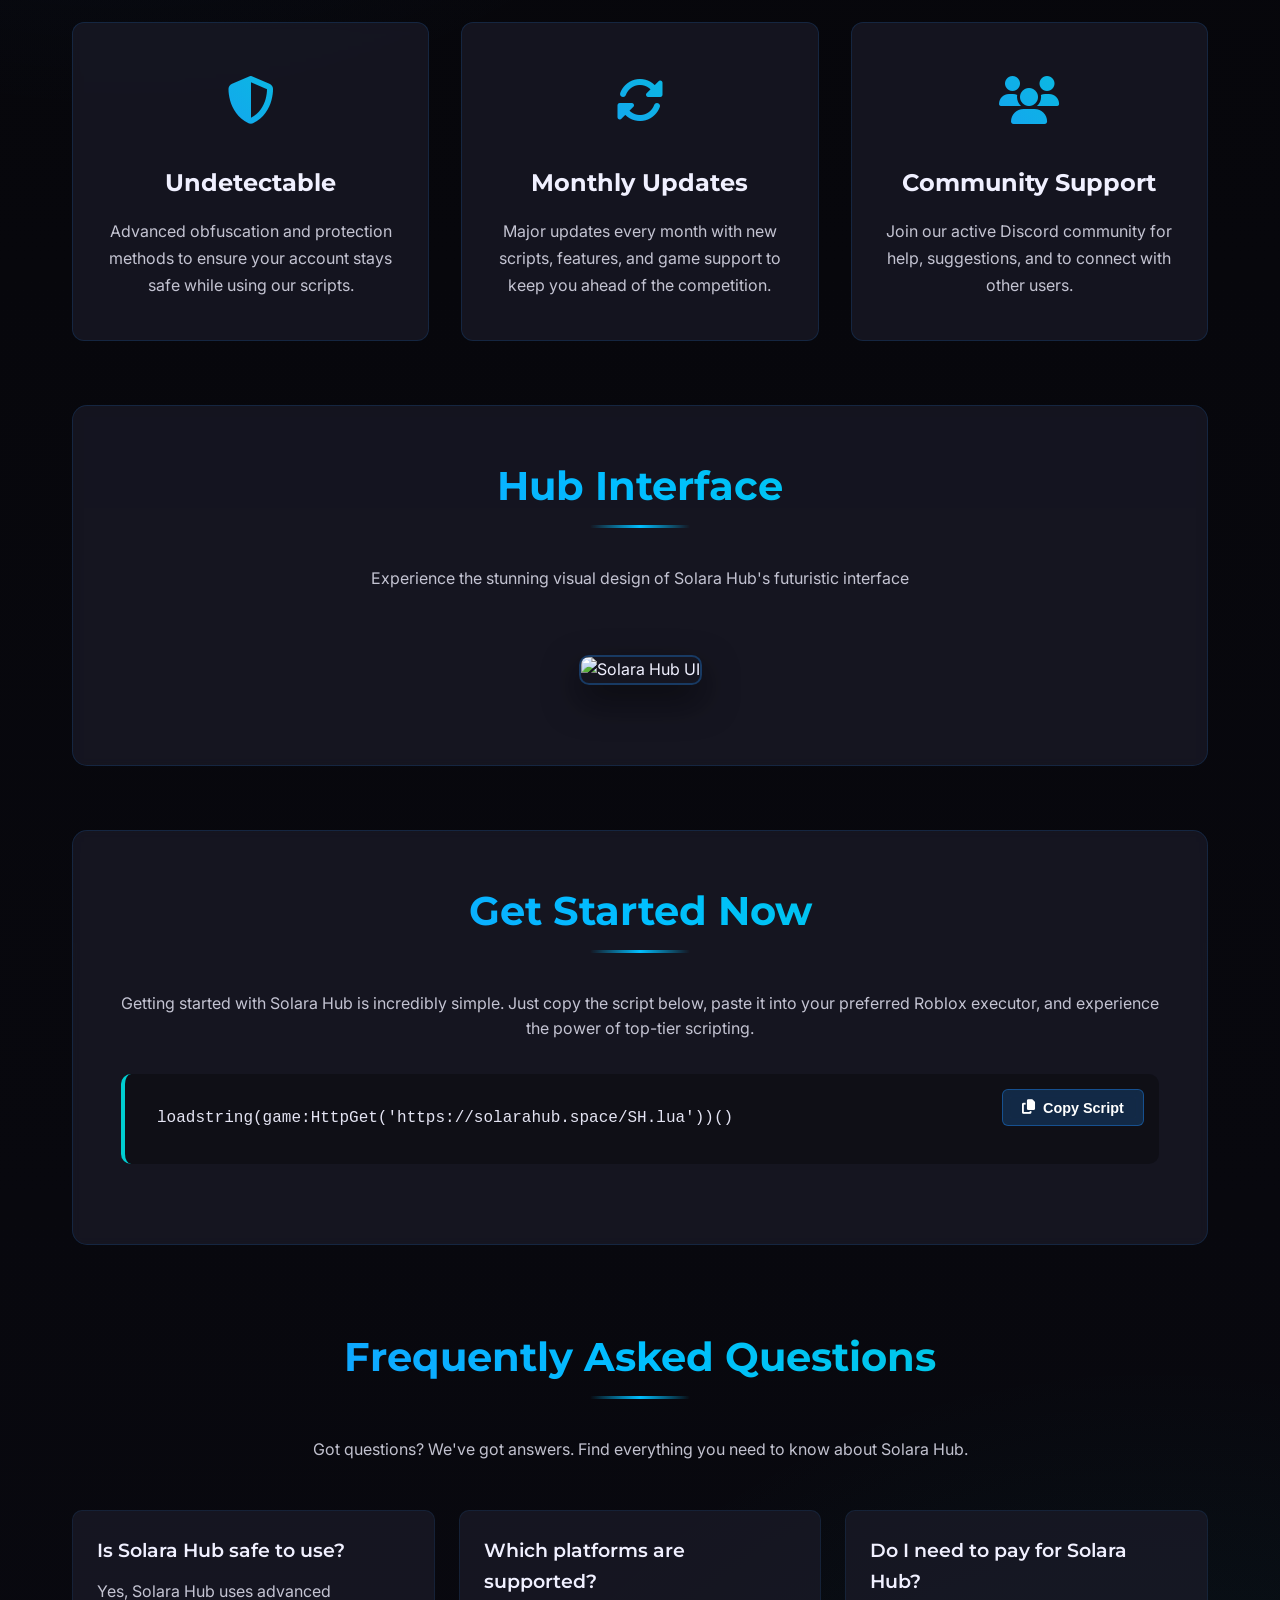
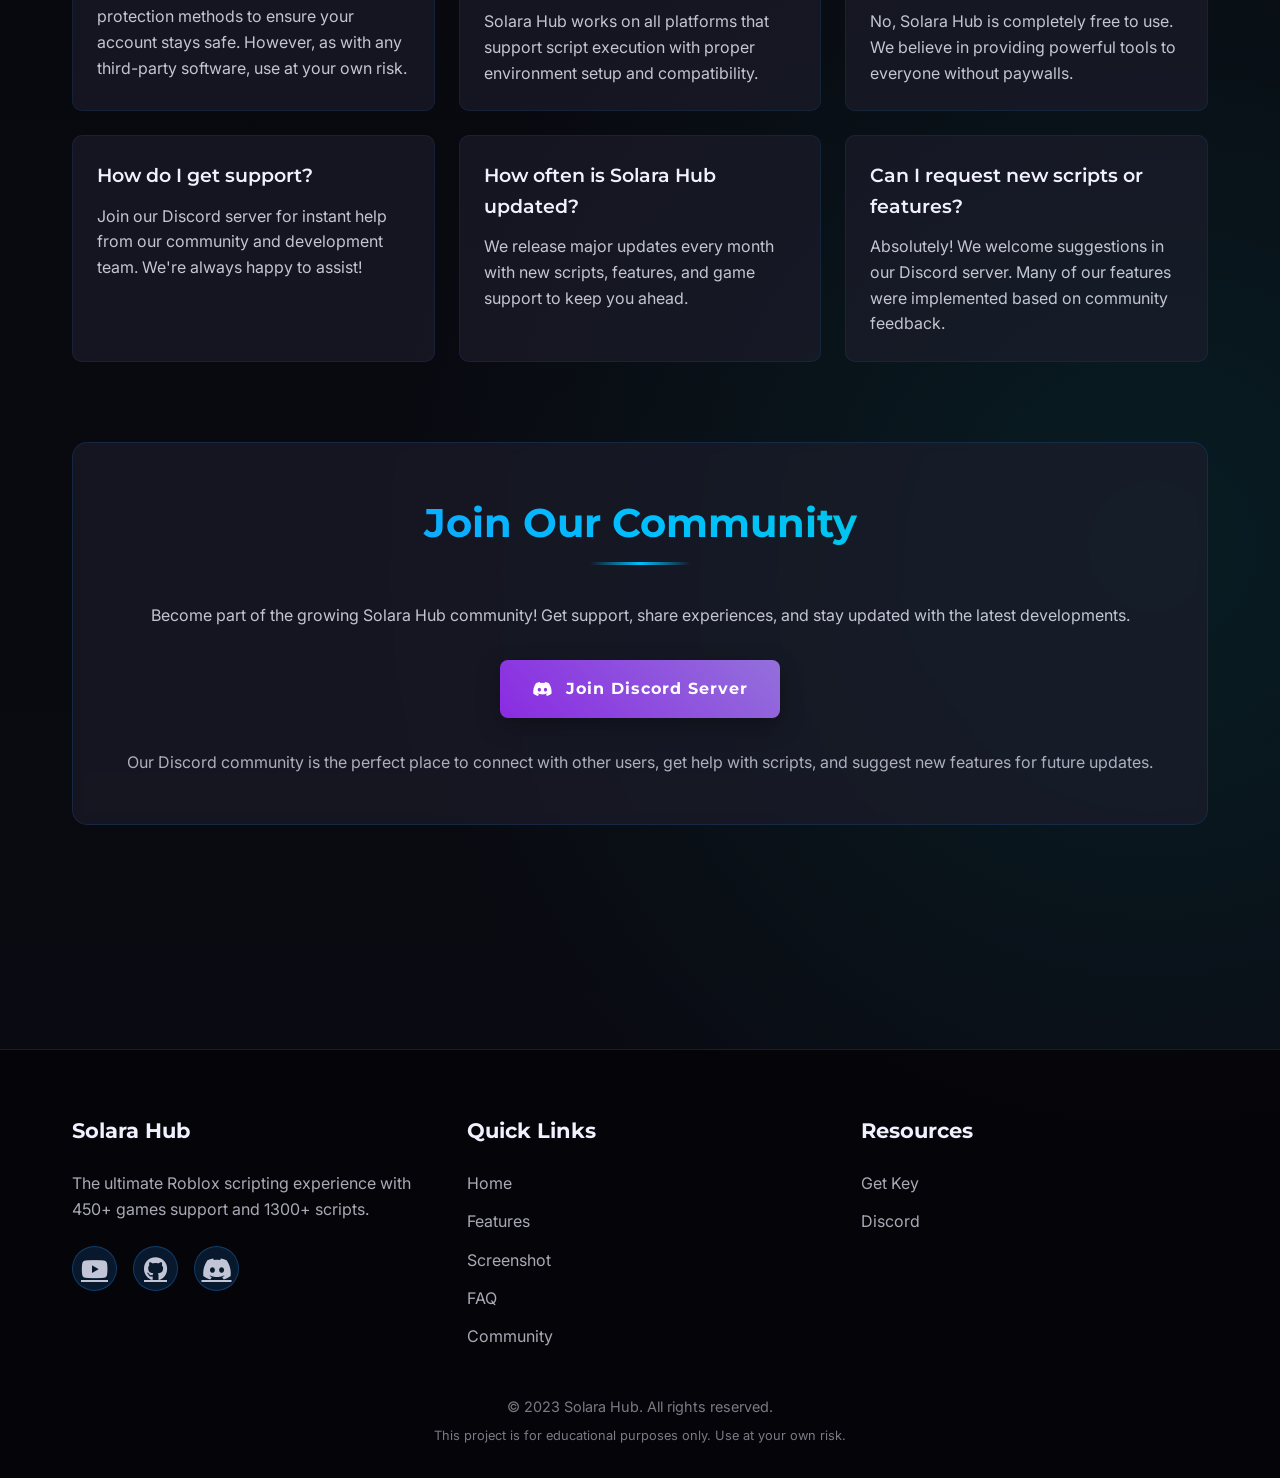
==== commit e5a28428: "Update index.html" ====
--- a/index.html
+++ b/index.html
@@ -583,19 +583,6 @@
             opacity: 1;
         }
 
-        .newyear-decoration {
-            position: fixed;
-            z-index: 999;
-            pointer-events: none;
-            font-size: 2rem;
-            animation: float 3s ease-in-out infinite;
-        }
-
-        @keyframes float {
-            0%, 100% { transform: translateY(0) rotate(0deg); }
-            50% { transform: translateY(-20px) rotate(10deg); }
-        }
-
         @media (max-width: 1024px) {
             .hero-logo {
                 font-size: 4rem;
@@ -691,7 +678,6 @@
 </head>
 <body>
     <div id="snowflakes"></div>
-    <div id="decorations"></div>
     
     <nav class="navbar">
         <div class="nav-container">
@@ -938,32 +924,6 @@
                 snowflakesContainer.appendChild(snowflake);
             }
         }
-
-        // Create new year decorations
-        function createDecorations() {
-            const decorationsContainer = document.getElementById('decorations');
-            const decorationCount = 8;
-            const emojis = ['🎁', '🌟', '❄️', '🎄', '🔔', '⭐', '✨', '🎉'];
-            
-            for (let i = 0; i < decorationCount; i++) {
-                const decoration = document.createElement('div');
-                decoration.classList.add('newyear-decoration');
-                decoration.innerHTML = emojis[i];
-                
-                // Random properties
-                const left = Math.random() * 90 + 5;
-                const top = Math.random() * 80 + 10;
-                const animationDelay = Math.random() * 5;
-                const fontSize = Math.random() * 1 + 1.5;
-                
-                decoration.style.left = `${left}vw`;
-                decoration.style.top = `${top}vh`;
-                decoration.style.fontSize = `${fontSize}rem`;
-                decoration.style.animationDelay = `${animationDelay}s`;
-                
-                decorationsContainer.appendChild(decoration);
-            }
-        }
         
         // Mobile menu functionality
         const mobileMenuBtn = document.getElementById('mobileMenuBtn');
@@ -1029,7 +989,6 @@
 
         // Initialize snowflakes and decorations
         createSnowflakes();
-        createDecorations();
     </script>
 </body>
 </html>
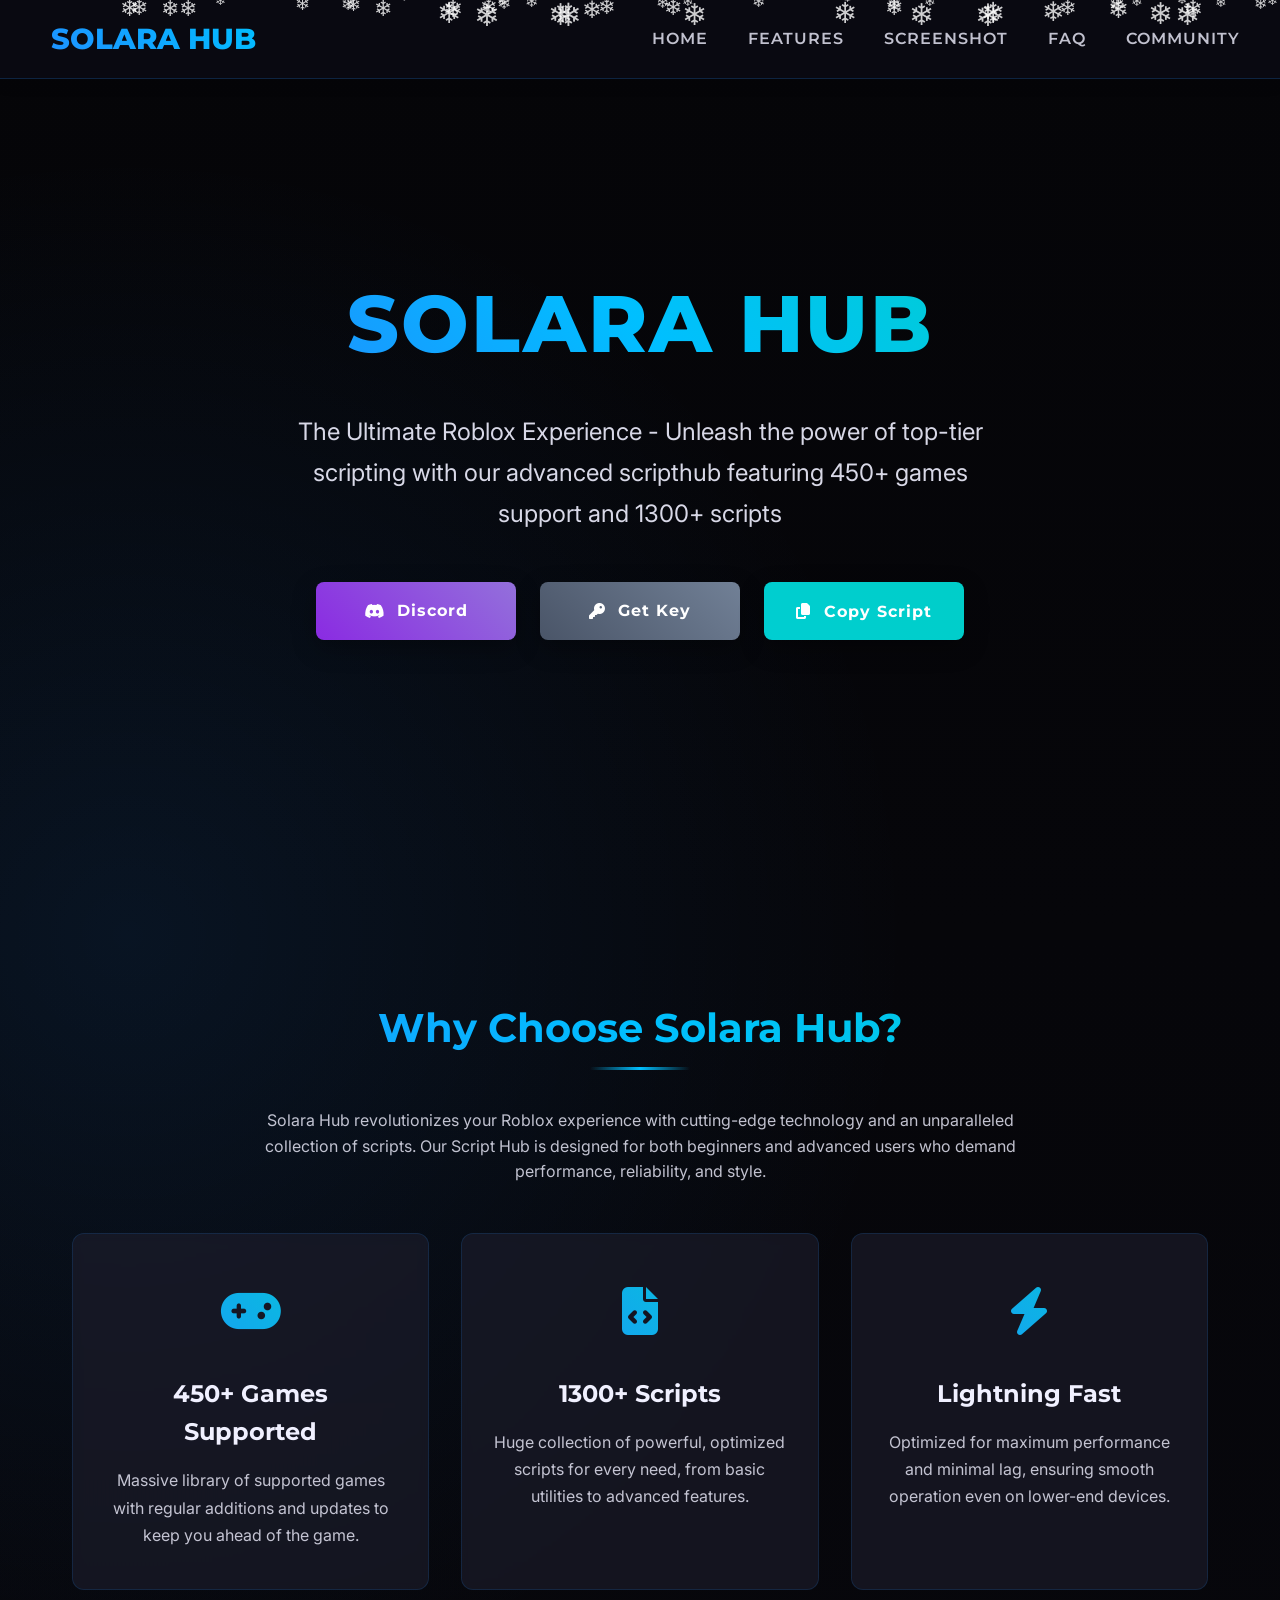
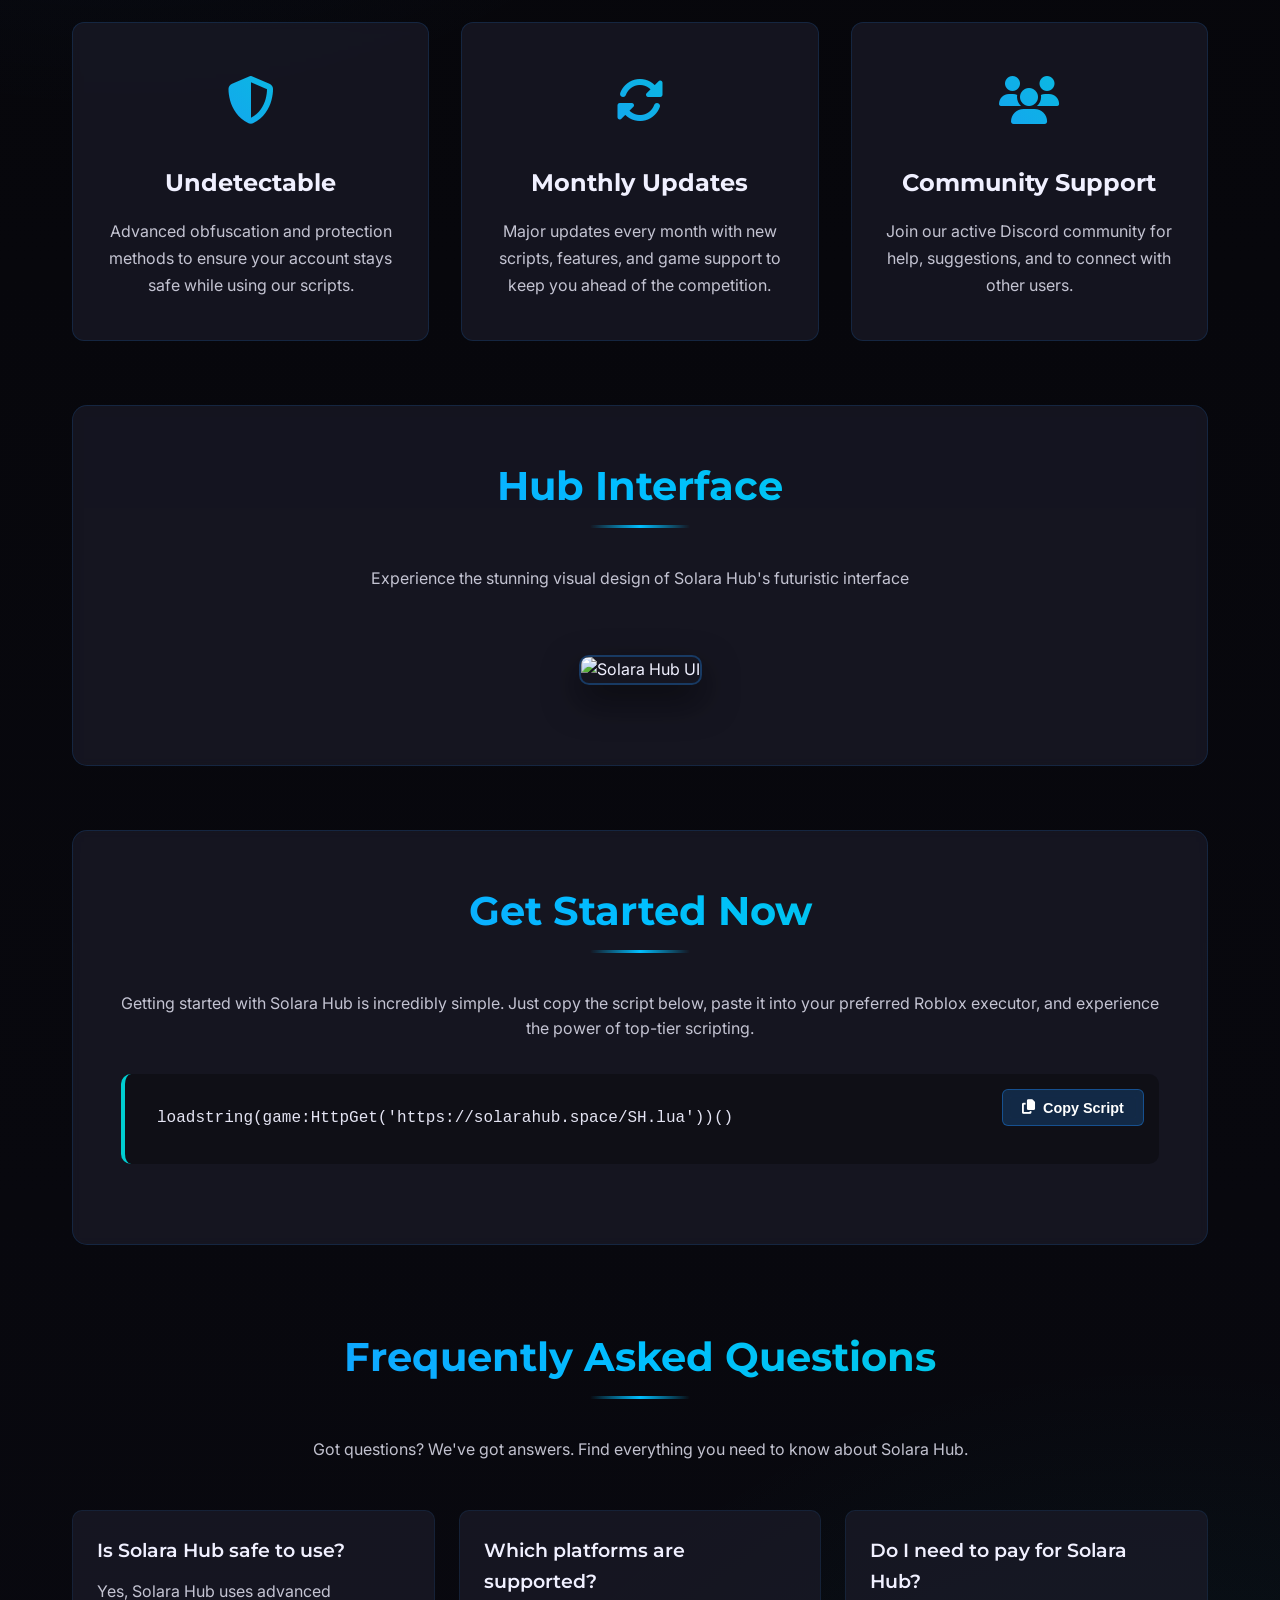
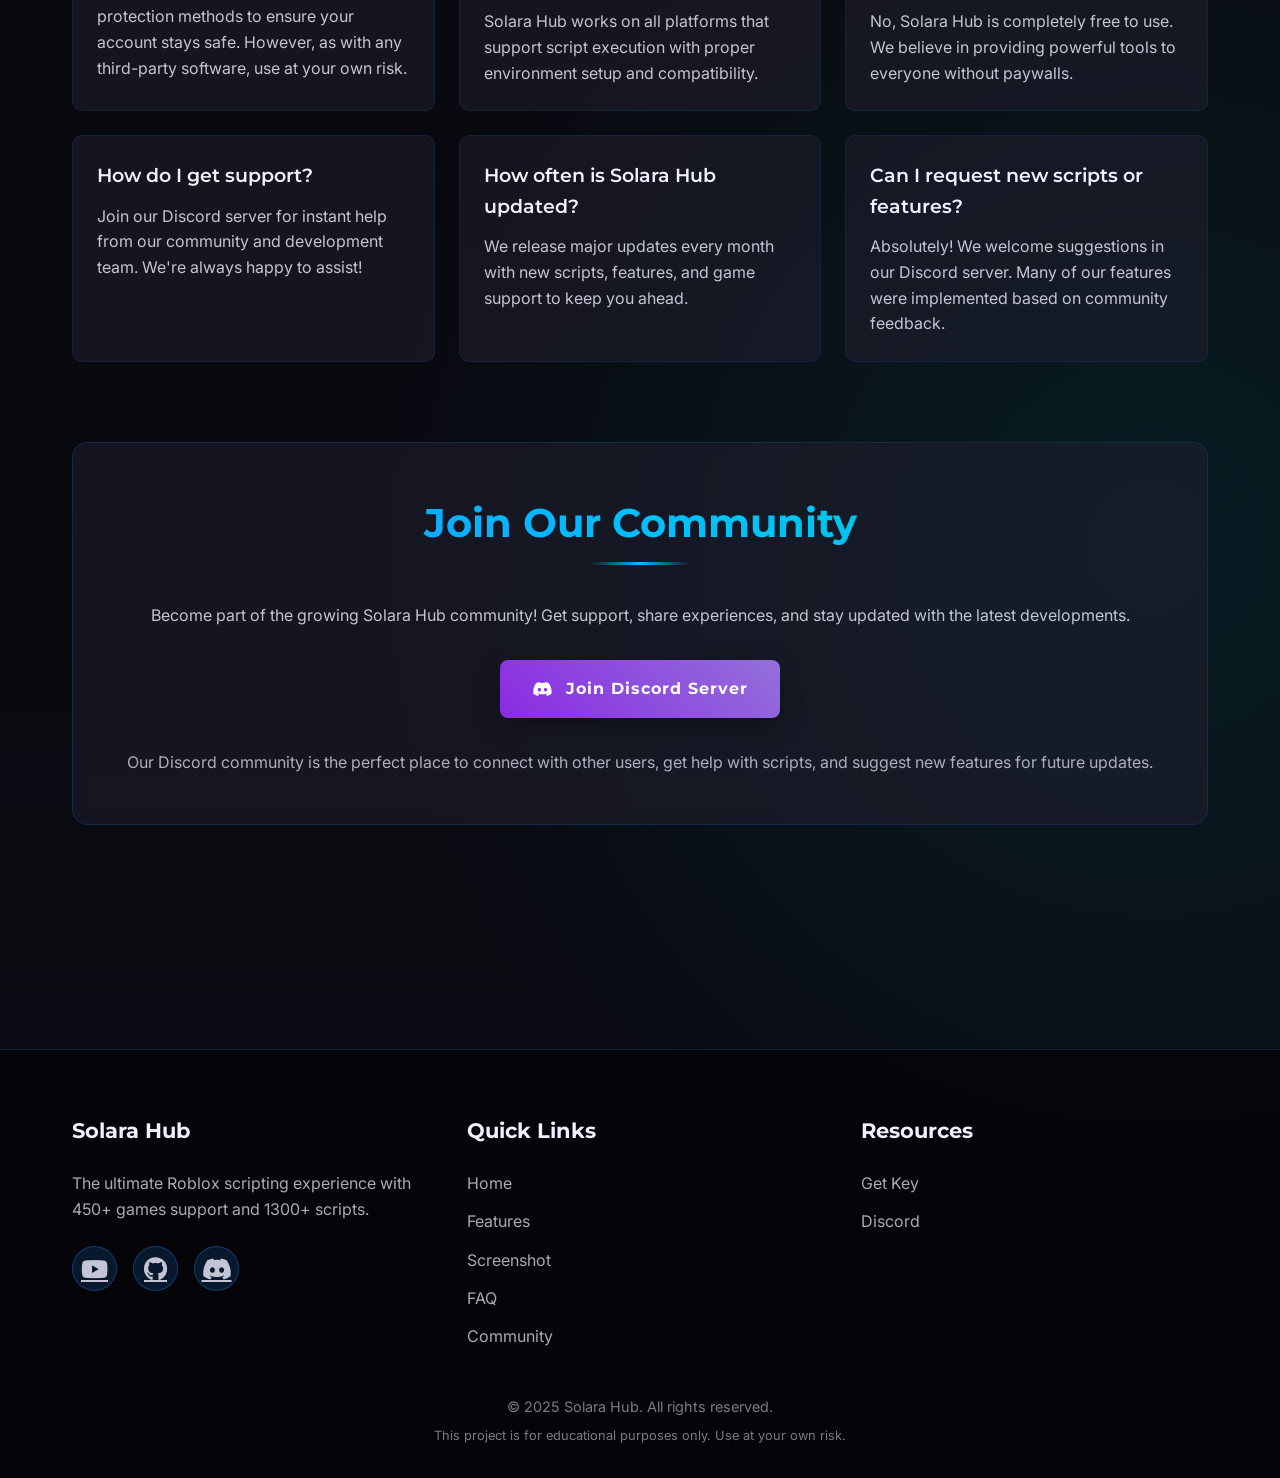
==== commit 85537147: "Update index.html" ====
--- a/index.html
+++ b/index.html
@@ -3,7 +3,7 @@
 <head>
     <meta charset="UTF-8">
     <meta name="viewport" content="width=device-width, initial-scale=1.0">
-    <title>Solara Hub | Ultimate Roblox Script Hub</title>
+    <title>Solara Hub | Best Roblox Script Hub</title>
     <link rel="icon" href="data:image/svg+xml,<svg xmlns=%22http://www.w3.org/2000/svg%22 viewBox=%220 0 100 100%22><text y=%22.9em%22 font-size=%2290%22>⭐</text></svg>">
     <link rel="stylesheet" href="https://cdnjs.cloudflare.com/ajax/libs/font-awesome/6.4.0/css/all.min.css">
     <link href="https://fonts.googleapis.com/css2?family=Montserrat:wght@400;600;700;800&family=Inter:wght@300;400;500;600&display=swap" rel="stylesheet">
@@ -722,7 +722,7 @@
             <h2 class="section-title">Why Choose Solara Hub?</h2>
             <p style="text-align: center; margin-bottom: 3rem; color: rgba(240, 240, 255, 0.8); max-width: 800px; margin-left: auto; margin-right: auto;">
                 Solara Hub revolutionizes your Roblox experience with cutting-edge technology and an unparalleled collection of scripts. 
-                Our ScriptHub is designed for both beginners and advanced users who demand performance, reliability, and style.
+                Our Script Hub is designed for both beginners and advanced users who demand performance, reliability, and style.
             </p>
             
             <div class="features-grid">
@@ -892,7 +892,7 @@
         </div>
         
         <div class="copyright">
-            <p>© 2023 Solara Hub. All rights reserved.</p>
+            <p>© 2025 Solara Hub. All rights reserved.</p>
             <p style="margin-top: 0.5rem; font-size: 0.8rem;">This project is for educational purposes only. Use at your own risk.</p>
         </div>
     </footer>
@@ -900,7 +900,6 @@
     <div class="toast" id="copyToast">Script copied to clipboard!</div>
 
     <script>
-        // Create snowflakes
         function createSnowflakes() {
             const snowflakesContainer = document.getElementById('snowflakes');
             const snowflakeCount = 50;
@@ -910,7 +909,6 @@
                 snowflake.classList.add('snowflake');
                 snowflake.innerHTML = '❄';
                 
-                // Random properties
                 const size = Math.random() * 1.5 + 0.5;
                 const left = Math.random() * 100;
                 const animationDuration = Math.random() * 10 + 5;
@@ -924,8 +922,7 @@
                 snowflakesContainer.appendChild(snowflake);
             }
         }
-        
-        // Mobile menu functionality
+
         const mobileMenuBtn = document.getElementById('mobileMenuBtn');
         const navLinks = document.querySelector('.nav-links');
         
@@ -942,7 +939,6 @@
             });
         });
 
-        // Copy script functionality
         const scriptCode = document.getElementById('scriptCode');
         const copyBtn = document.getElementById('copyBtn');
         const copyScriptBtn = document.getElementById('copyScriptBtn');
@@ -961,7 +957,6 @@
         copyBtn.addEventListener('click', copyToClipboard);
         copyScriptBtn.addEventListener('click', copyToClipboard);
 
-        // Smooth scrolling for anchor links
         document.querySelectorAll('a[href^="#"]').forEach(anchor => {
             anchor.addEventListener('click', function (e) {
                 e.preventDefault();
@@ -987,7 +982,6 @@
             });
         });
 
-        // Initialize snowflakes and decorations
         createSnowflakes();
     </script>
 </body>
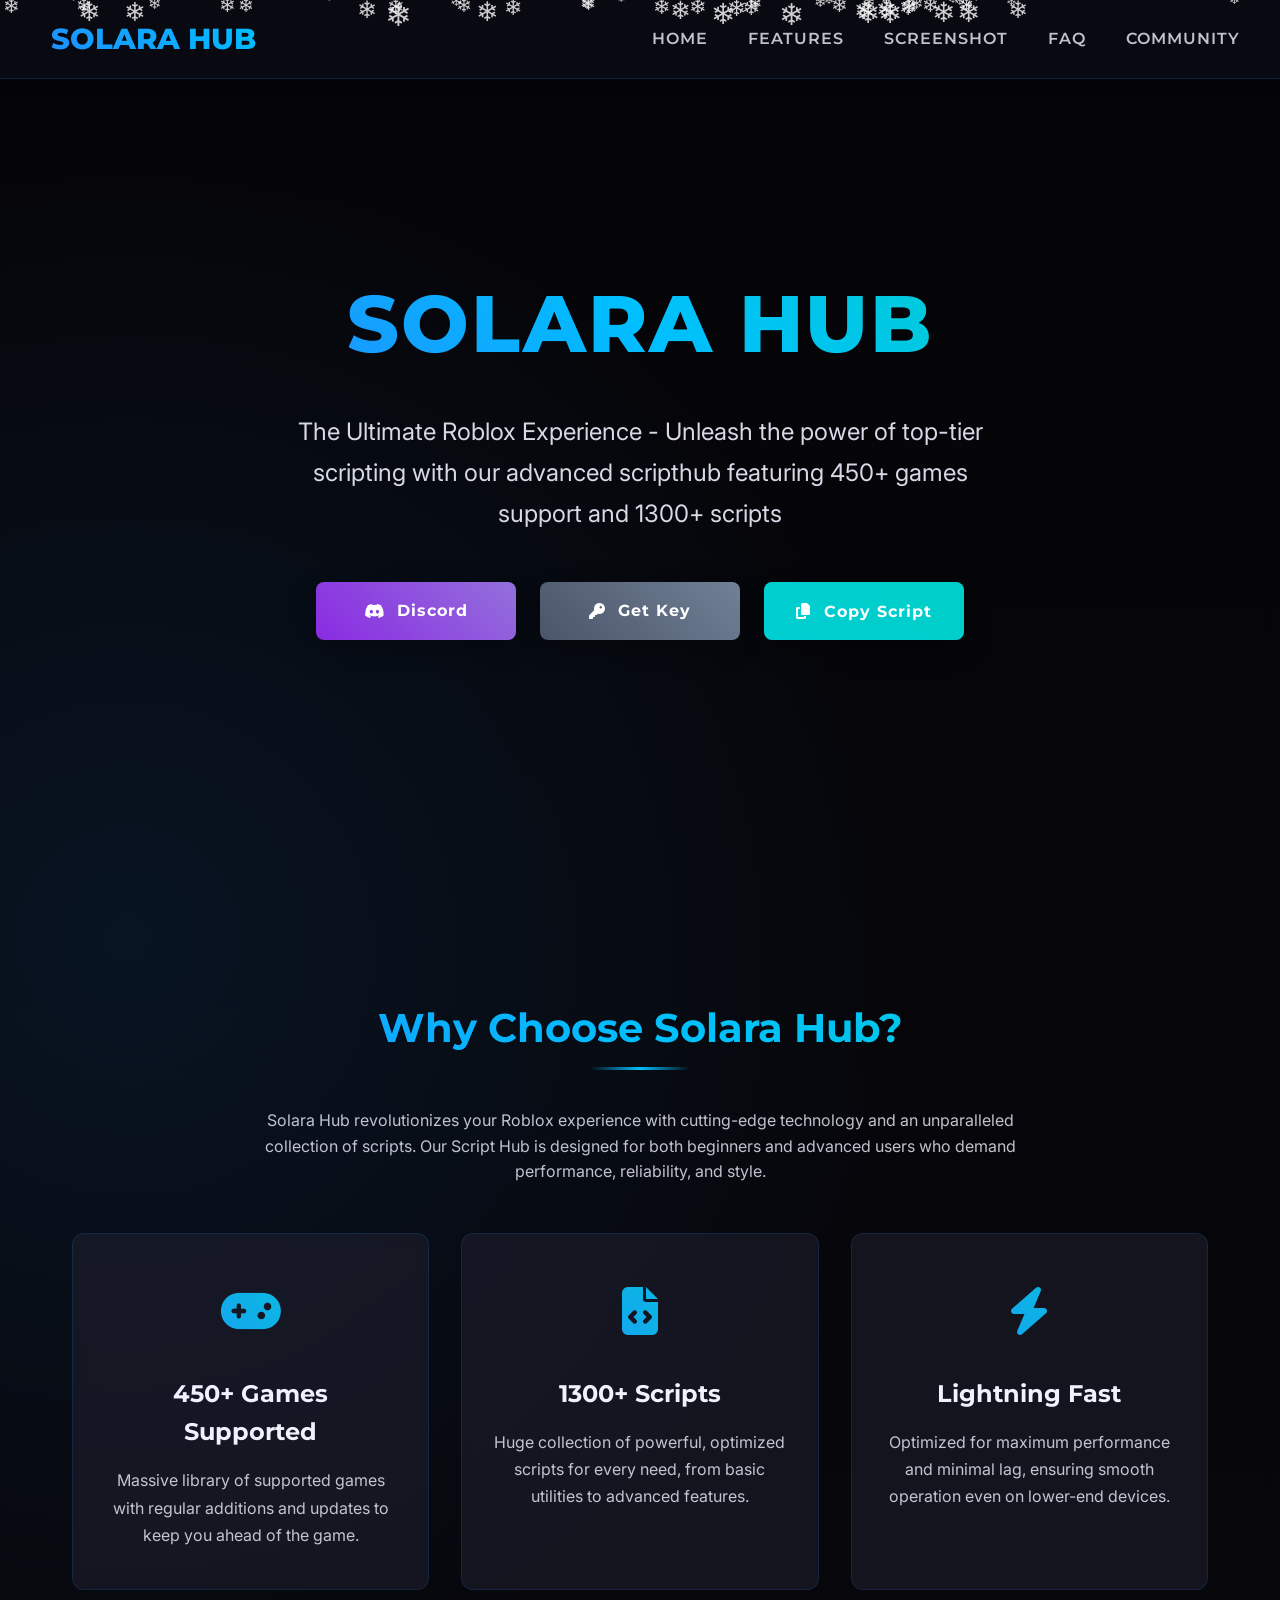
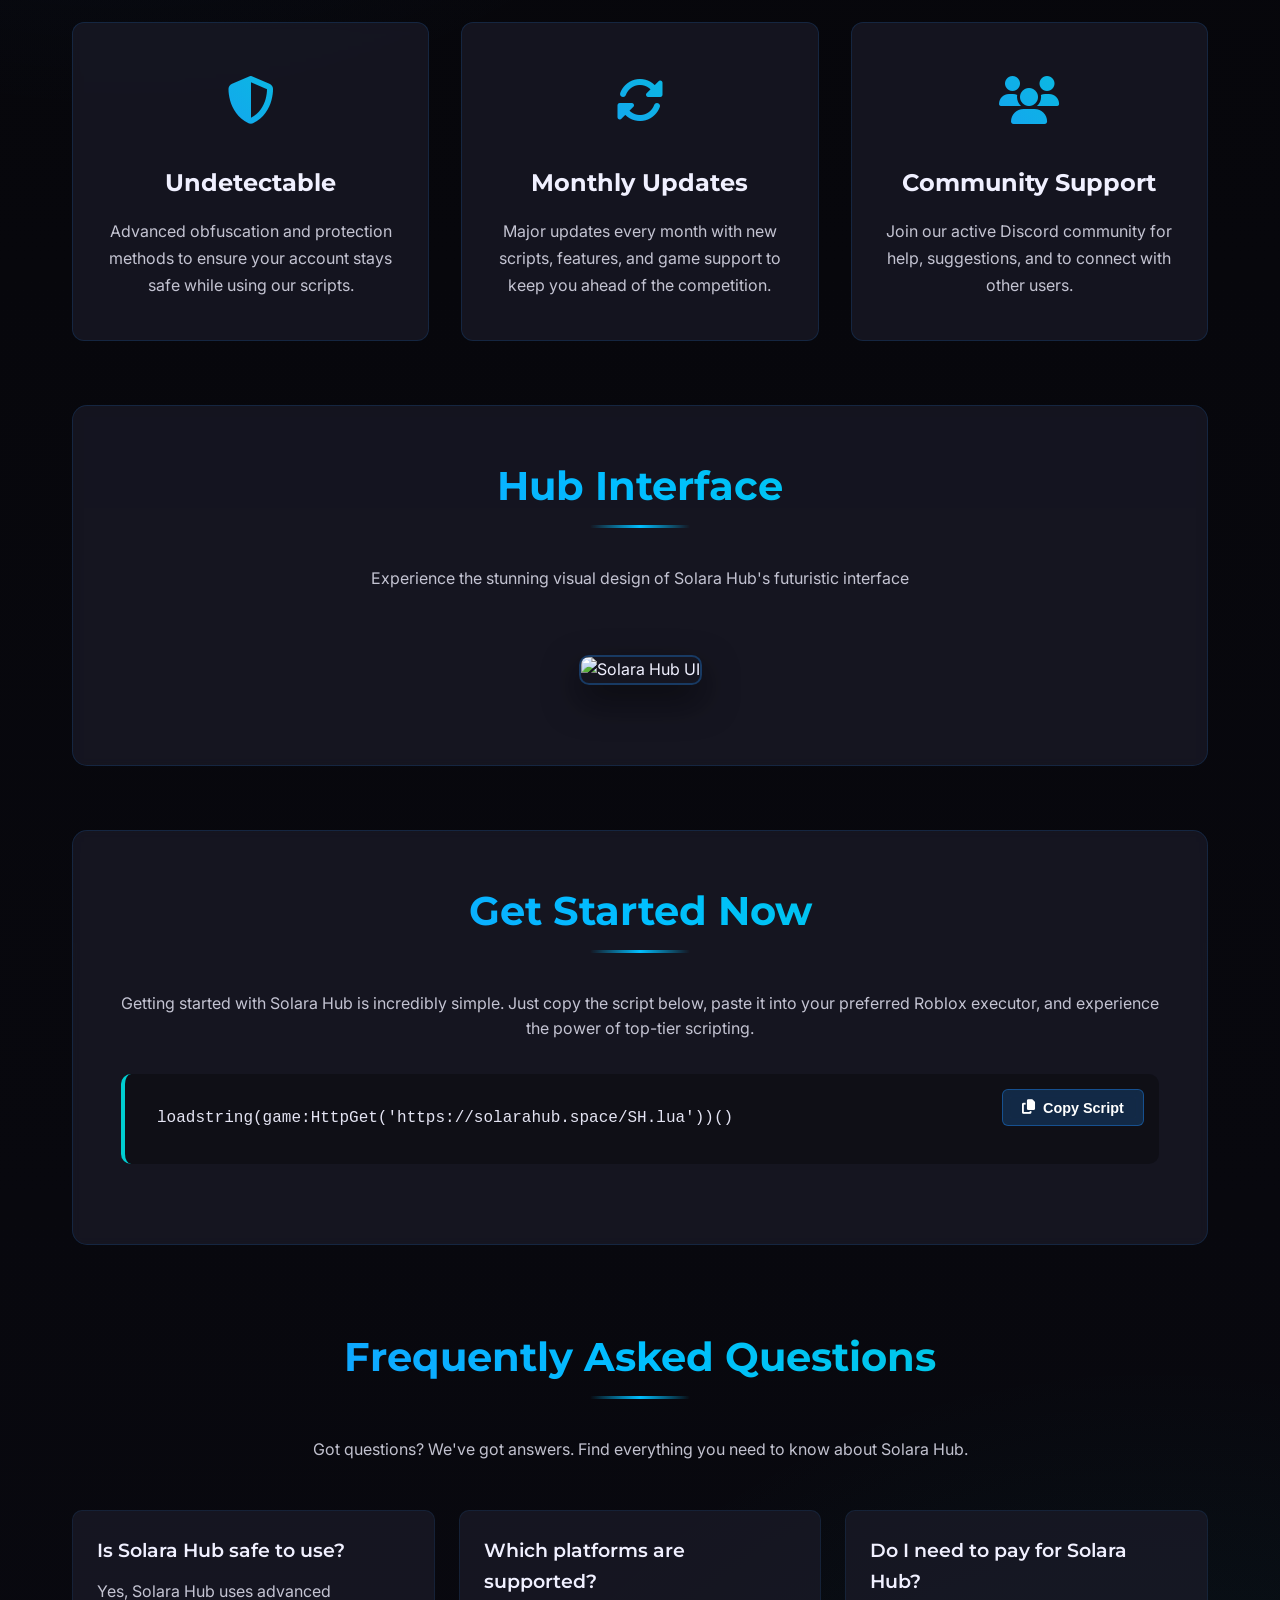
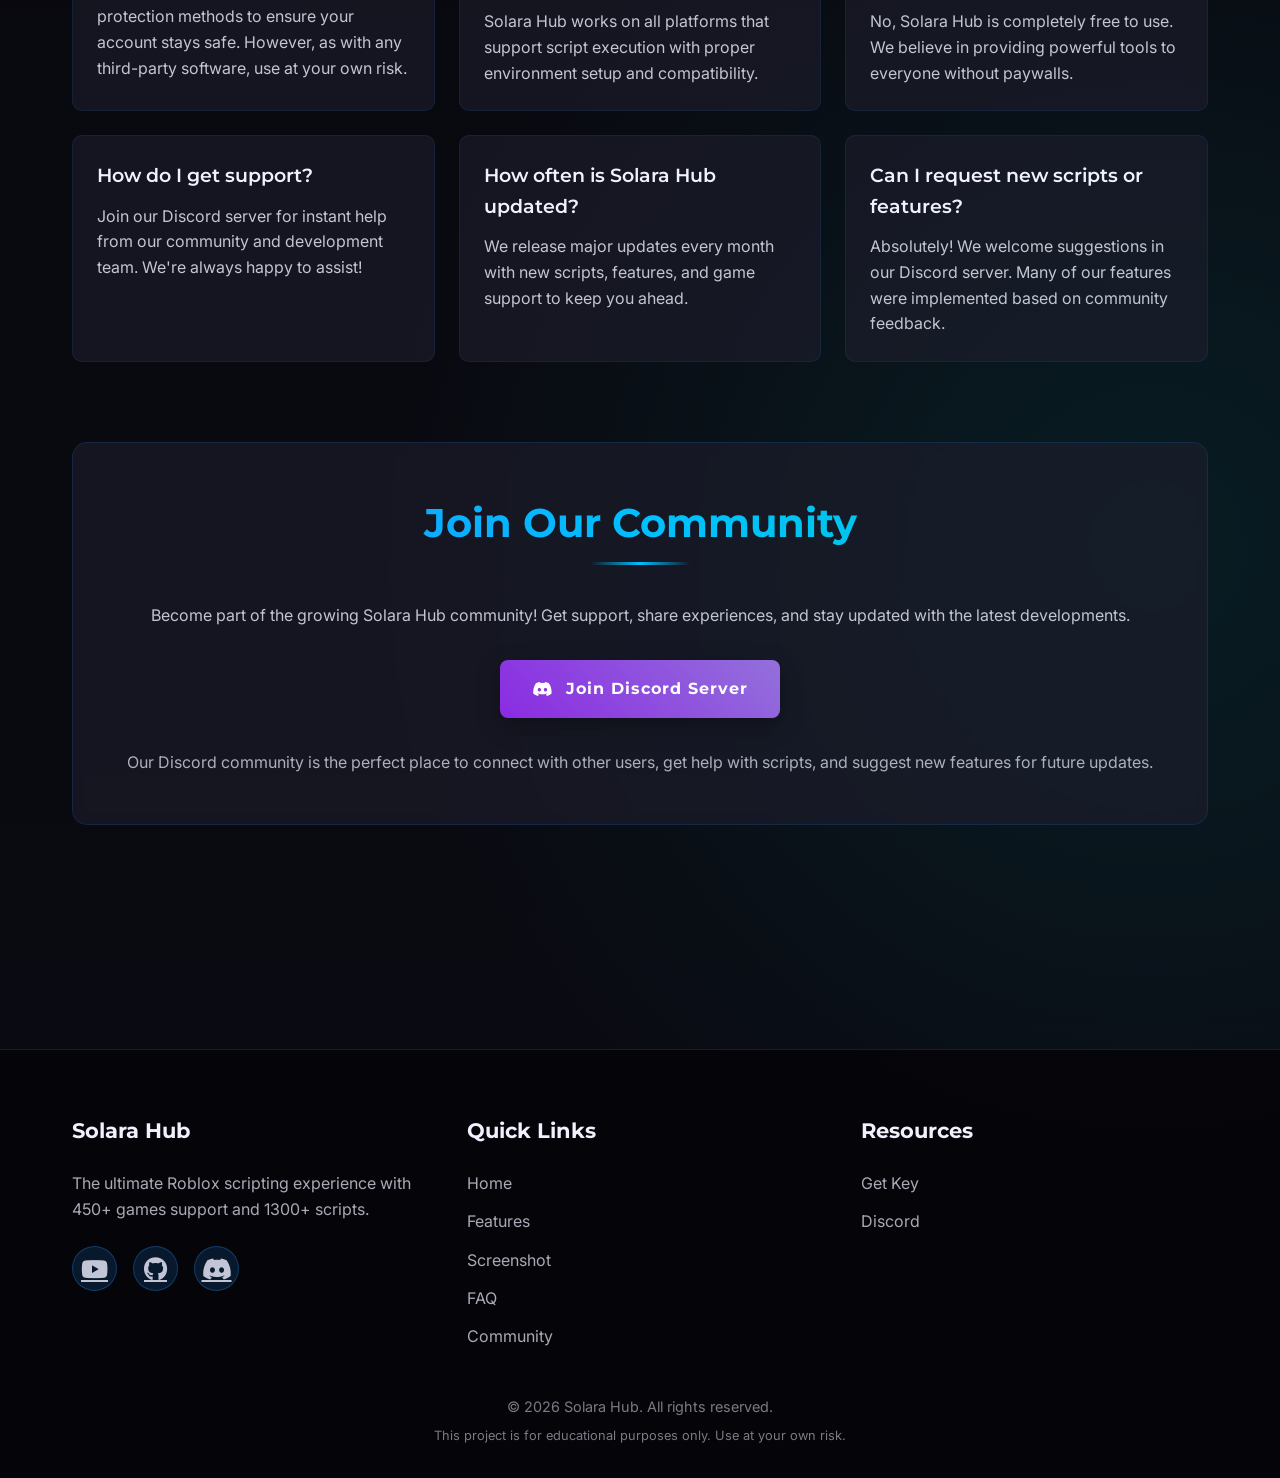
==== commit 354c83b4: "Update index.html" ====
--- a/index.html
+++ b/index.html
@@ -892,7 +892,7 @@
         </div>
         
         <div class="copyright">
-            <p>© 2025 Solara Hub. All rights reserved.</p>
+            <p>© 2026 Solara Hub. All rights reserved.</p>
             <p style="margin-top: 0.5rem; font-size: 0.8rem;">This project is for educational purposes only. Use at your own risk.</p>
         </div>
     </footer>
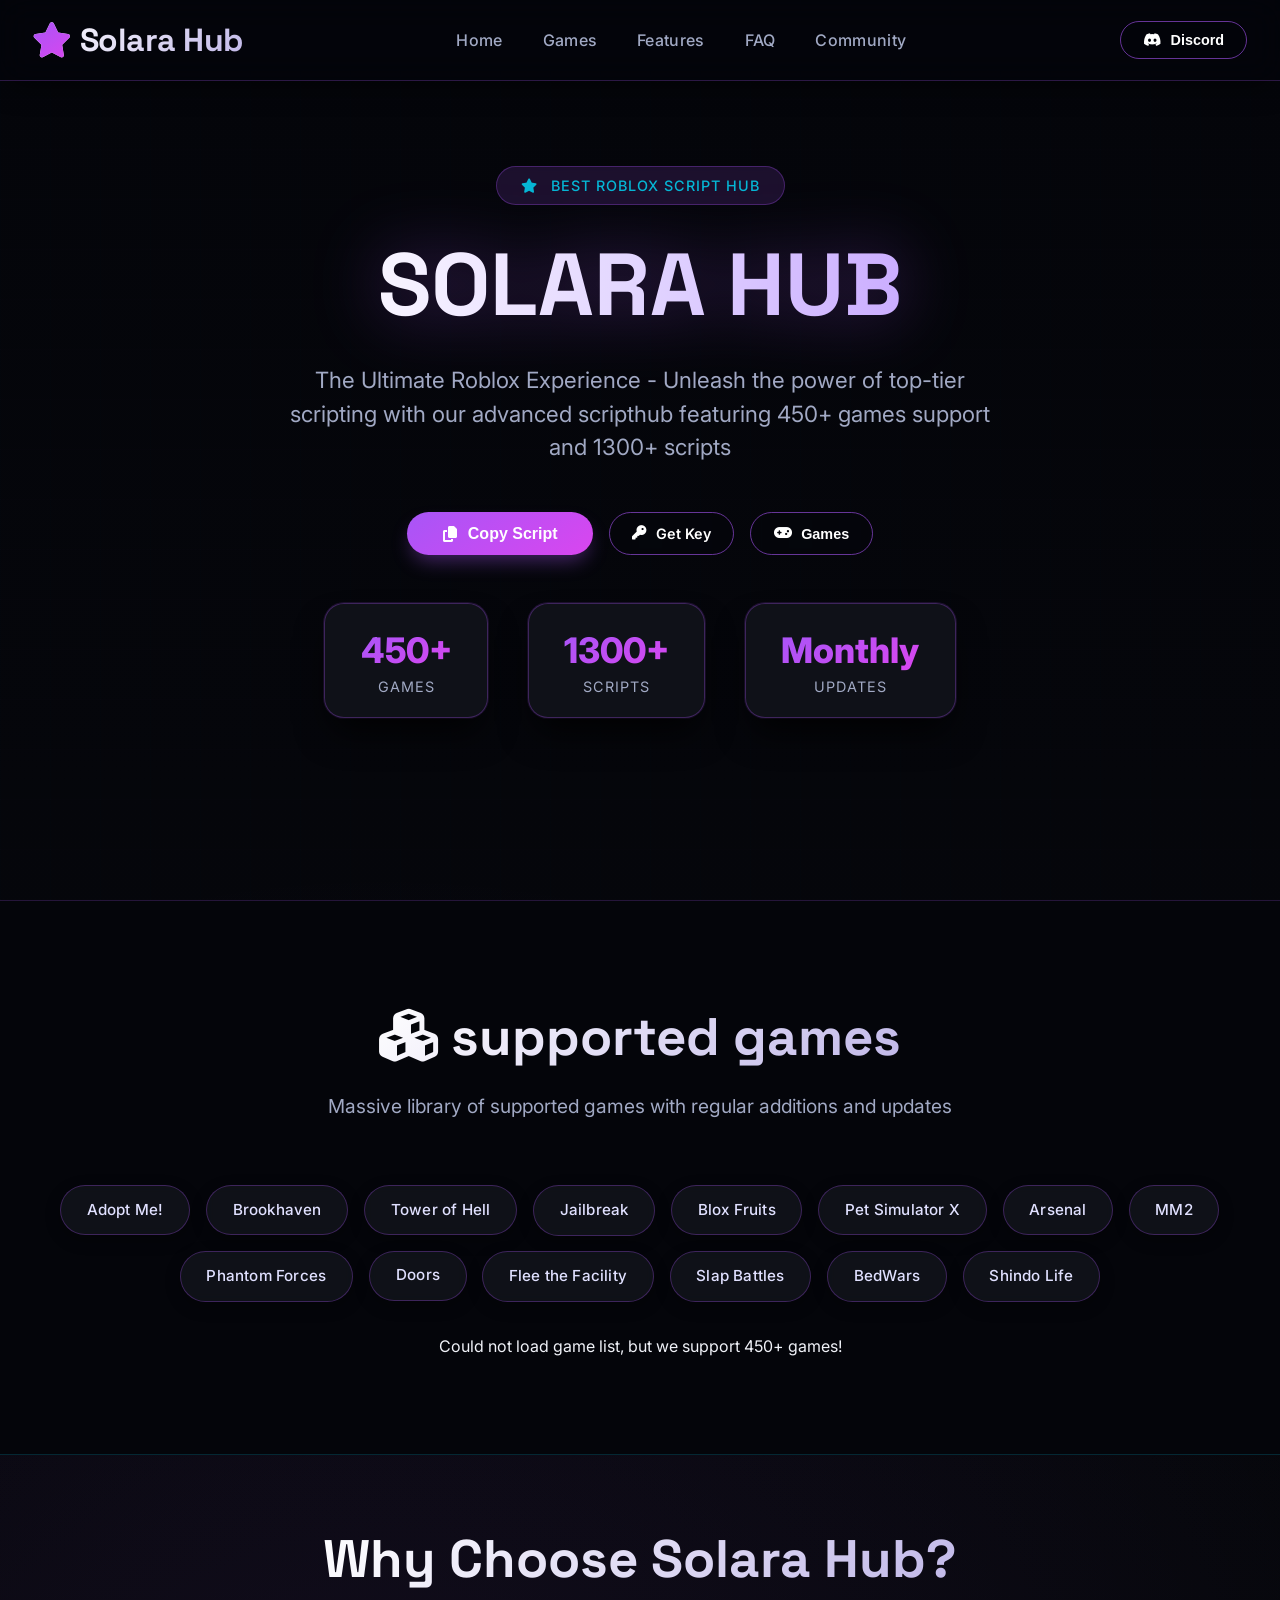
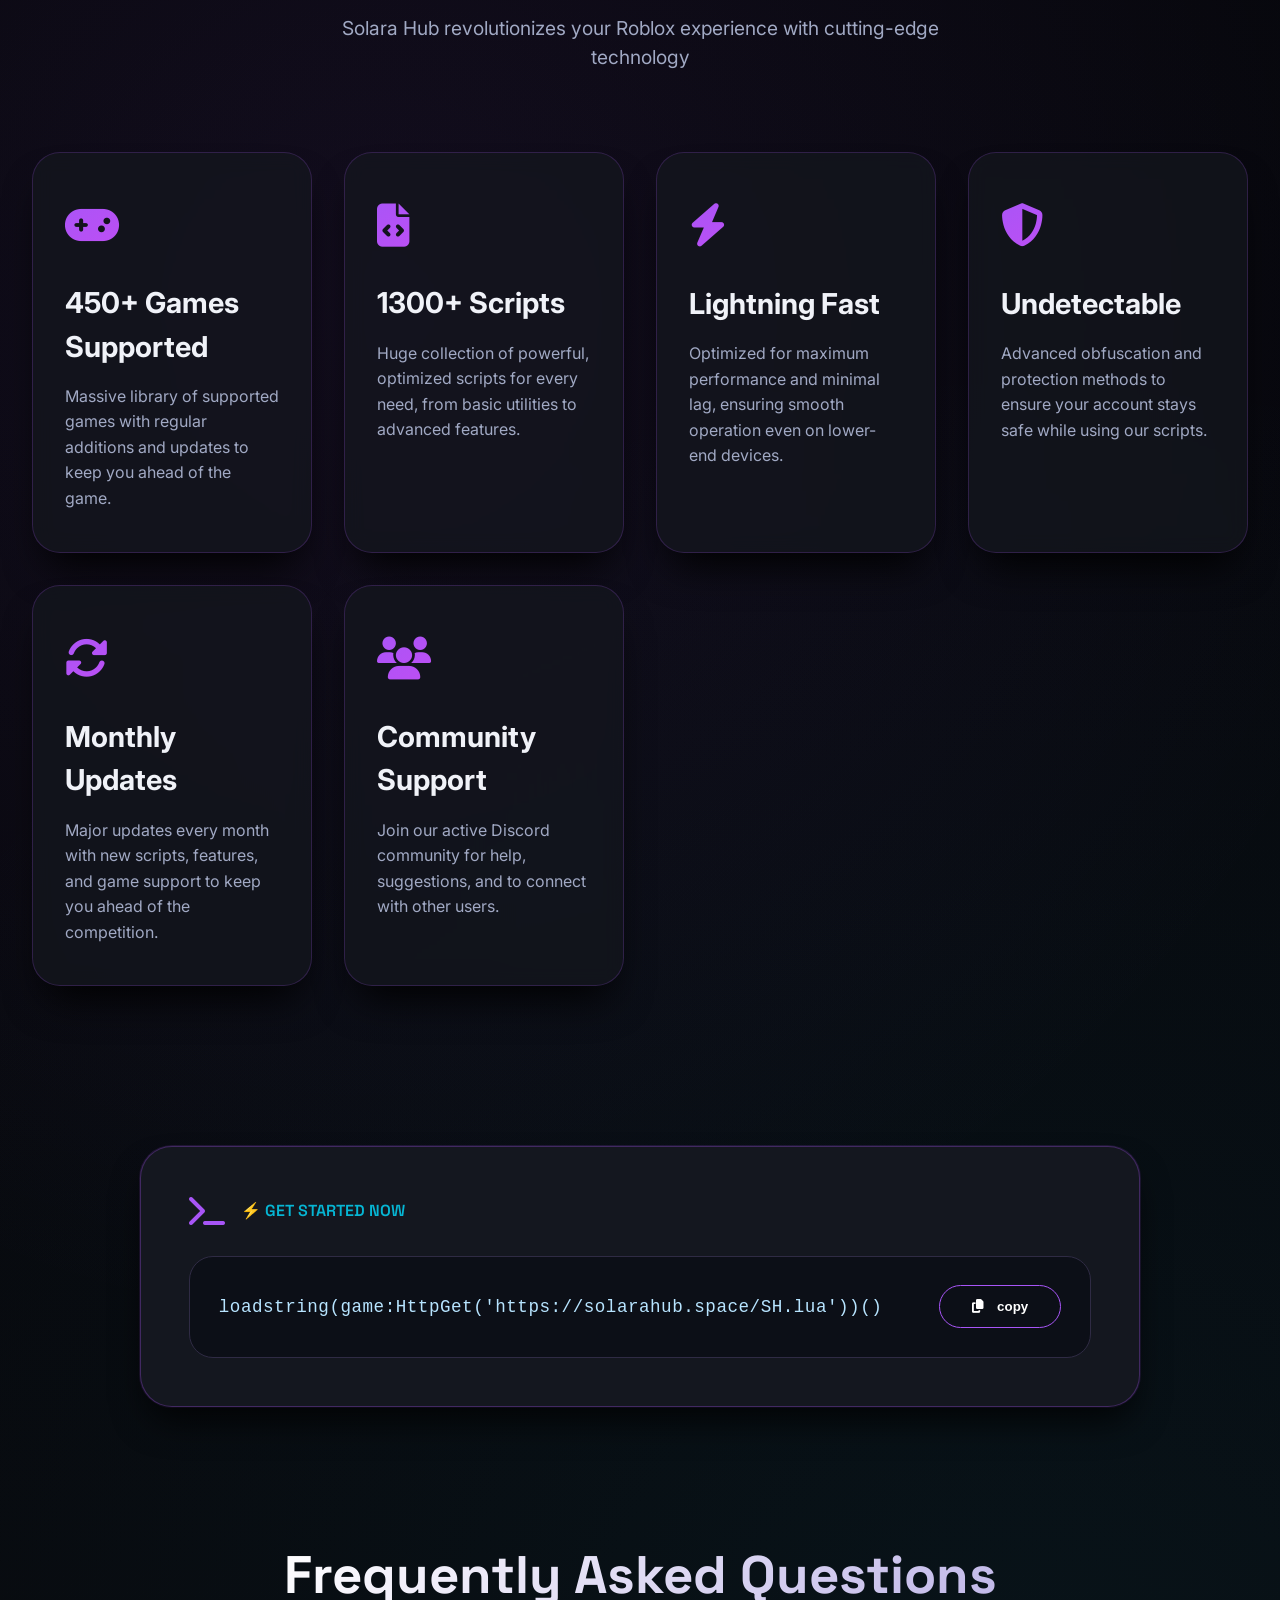
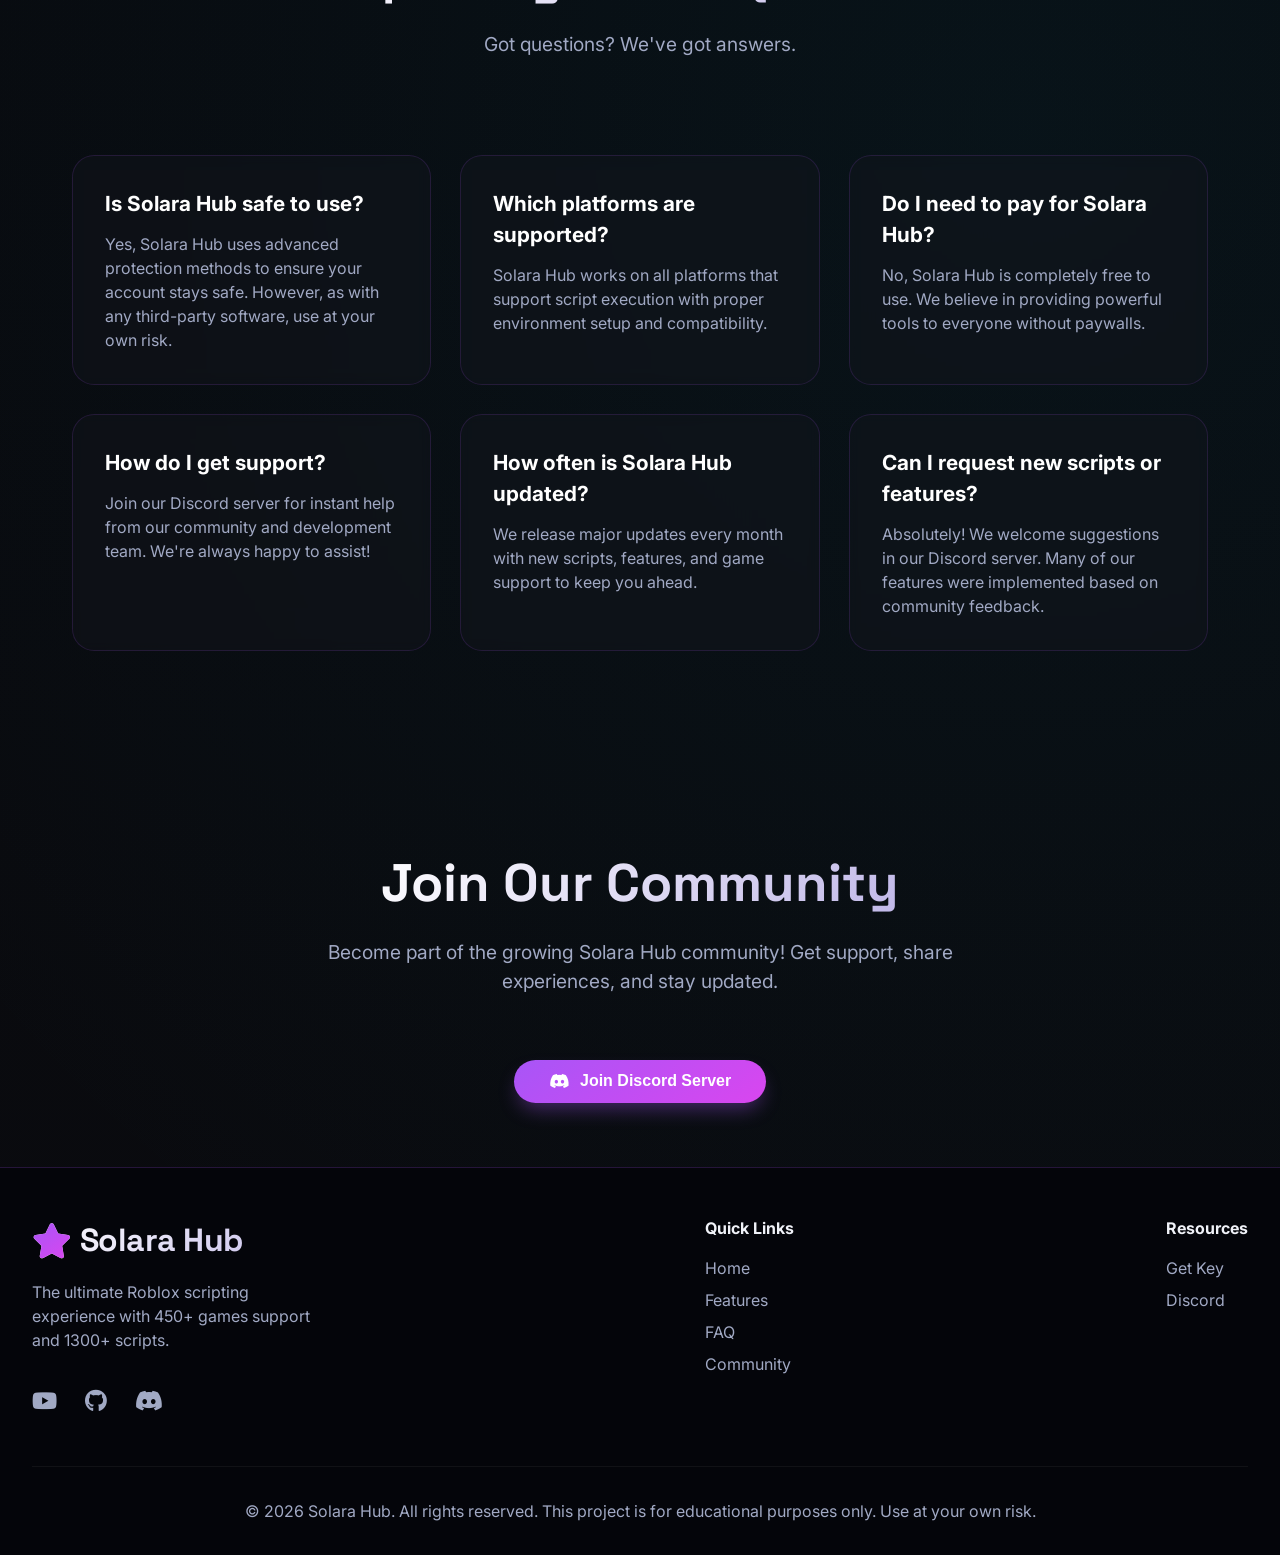
==== commit 72f08a6f: "Update index.html" ====
--- a/index.html
+++ b/index.html
@@ -3,99 +3,111 @@
 <head>
     <meta charset="UTF-8">
     <meta name="viewport" content="width=device-width, initial-scale=1.0">
-    <title>Solara Hub | Best Roblox Script Hub</title>
-    <link rel="icon" href="data:image/svg+xml,<svg xmlns=%22http://www.w3.org/2000/svg%22 viewBox=%220 0 100 100%22><text y=%22.9em%22 font-size=%2290%22>⭐</text></svg>">
+    <title>Solara Hub · Best Scripthub Ever</title>
+    <link rel="icon" href="data:image/svg+xml,<svg xmlns='http://www.w3.org/2000/svg' viewBox='0 0 100 100'><text y='.9em' font-size='90' fill='%23a855f7'>⭐</text></svg>">
+    <link href="https://fonts.googleapis.com/css2?family=Inter:opsz,wght@14..32,400;14..32,500;14..32,600;14..32,700;14..32,800&family=Space+Grotesk:wght@400;500;600;700&display=swap" rel="stylesheet">
     <link rel="stylesheet" href="https://cdnjs.cloudflare.com/ajax/libs/font-awesome/6.4.0/css/all.min.css">
-    <link href="https://fonts.googleapis.com/css2?family=Montserrat:wght@400;600;700;800&family=Inter:wght@300;400;500;600&display=swap" rel="stylesheet">
     <style>
-        :root {
-            --primary: #8a2be2;
-            --secondary: #9370db;
-            --accent: #00bcd4;
-            --dark: #0a0a12;
-            --darker: #050508;
-            --light: #f0f0ff;
-            --gray: #1a1a2a;
-            --card-bg: rgba(30, 30, 46, 0.6);
-            --neon-glow: 0 0 10px var(--primary), 0 0 20px var(--primary), 0 0 30px var(--primary);
-            --newyear-primary: #1e90ff;
-            --newyear-secondary: #00bfff;
-            --newyear-accent: #00ced1;
-        }
-
         * {
             margin: 0;
             padding: 0;
             box-sizing: border-box;
         }
 
+        :root {
+            --bg-dark: #0a0b0f;
+            --bg-deeper: #04050a;
+            --surface: #14171f;
+            --surface-light: #1e2430;
+            --primary: #a855f7;
+            --primary-glow: rgba(168, 85, 247, 0.6);
+            --secondary: #06b6d4;
+            --secondary-glow: rgba(6, 182, 212, 0.5);
+            --accent: #d946ef;
+            --text-primary: #f0f2f8;
+            --text-secondary: #a1a9c4;
+            --border-glow: rgba(168, 85, 247, 0.3);
+            --card-bg: rgba(20, 23, 31, 0.7);
+            --gradient-1: linear-gradient(145deg, #a855f7, #d946ef);
+            --gradient-2: linear-gradient(145deg, #06b6d4, #3b82f6);
+            --shadow-heavy: 0 20px 35px -8px rgba(0, 0, 0, 0.8), 0 0 0 1px rgba(168, 85, 247, 0.15);
+        }
+
         body {
+            background-color: var(--bg-dark);
+            color: var(--text-primary);
             font-family: 'Inter', sans-serif;
-            background-color: var(--dark);
-            color: var(--light);
+            line-height: 1.5;
+            background-image: 
+                radial-gradient(circle at 30% 40%, rgba(168, 85, 247, 0.08) 0%, transparent 35%),
+                radial-gradient(circle at 80% 70%, rgba(6, 182, 212, 0.06) 0%, transparent 40%),
+                linear-gradient(180deg, var(--bg-deeper) 0%, var(--bg-dark) 100%);
             min-height: 100vh;
-            overflow-x: hidden;
+        }
+
+        .orb-bg {
+            position: fixed;
+            width: 100%;
+            height: 100%;
             background-image: 
-                radial-gradient(circle at 10% 20%, rgba(30, 144, 255, 0.1) 0%, transparent 20%),
-                radial-gradient(circle at 90% 80%, rgba(0, 206, 209, 0.1) 0%, transparent 20%),
-                linear-gradient(to bottom, var(--darker), var(--dark));
-            line-height: 1.6;
-        }
-
-        .snowflake {
-            position: fixed;
-            top: -10px;
-            color: white;
-            font-size: 1rem;
-            opacity: 0.8;
-            z-index: 1001;
+                repeating-linear-gradient(0deg, rgba(168, 85, 247, 0.02) 0px, transparent 1px, transparent 50px),
+                repeating-linear-gradient(90deg, rgba(6, 182, 212, 0.02) 0px, transparent 1px, transparent 50px);
             pointer-events: none;
-            animation: fall linear infinite;
-        }
-
-        @keyframes fall {
-            to {
-                transform: translateY(100vh) rotate(360deg);
-            }
+            z-index: 0;
+        }
+
+        ::-webkit-scrollbar {
+            width: 8px;
+        }
+        ::-webkit-scrollbar-track {
+            background: var(--bg-deeper);
+        }
+        ::-webkit-scrollbar-thumb {
+            background: var(--primary);
+            border-radius: 8px;
+            box-shadow: 0 0 15px var(--primary-glow);
         }
 
         .navbar {
-            background: rgba(10, 10, 18, 0.95);
-            backdrop-filter: blur(10px);
             position: fixed;
             top: 0;
-            left: 0;
             width: 100%;
-            z-index: 1000;
+            z-index: 100;
+            backdrop-filter: blur(16px);
+            background: rgba(4, 5, 10, 0.7);
+            border-bottom: 1px solid rgba(168, 85, 247, 0.25);
+            box-shadow: 0 10px 30px -10px rgba(0, 0, 0, 0.7);
+        }
+
+        .nav-container {
+            max-width: 1440px;
+            margin: 0 auto;
             padding: 1rem 2rem;
-            box-shadow: 0 2px 15px rgba(0, 0, 0, 0.2);
-            border-bottom: 1px solid rgba(30, 144, 255, 0.2);
-        }
-
-        .nav-container {
-            max-width: 1200px;
-            margin: 0 auto;
-            display: flex;
+            display: flex;
+            align-items: center;
             justify-content: space-between;
-            align-items: center;
-        }
-
-        .nav-logo {
-            display: flex;
-            align-items: center;
-            gap: 0.7rem;
-            font-size: 1.8rem;
+        }
+
+        .logo {
+            font-family: 'Space Grotesk', sans-serif;
             font-weight: 800;
-            color: var(--light);
-            text-decoration: none;
-            font-family: 'Montserrat', sans-serif;
-        }
-
-        .nav-logo span {
-            background: linear-gradient(45deg, var(--newyear-primary), var(--newyear-secondary));
+            font-size: 2rem;
+            letter-spacing: -0.5px;
+            background: linear-gradient(135deg, #fff 0%, #c0b7e8 100%);
             -webkit-background-clip: text;
             background-clip: text;
             color: transparent;
+            display: flex;
+            align-items: center;
+            gap: 0.5rem;
+        }
+
+        .logo i {
+            background: var(--gradient-1);
+            -webkit-background-clip: text;
+            background-clip: text;
+            color: transparent;
+            font-size: 2.2rem;
         }
 
         .nav-links {
@@ -103,464 +115,413 @@
             gap: 2.5rem;
         }
 
-        .nav-link {
-            color: rgba(240, 240, 255, 0.8);
+        .nav-links a {
+            color: var(--text-secondary);
             text-decoration: none;
+            font-weight: 500;
+            transition: 0.2s;
+            font-size: 1rem;
+            letter-spacing: 0.3px;
+            position: relative;
+        }
+
+        .nav-links a::after {
+            content: '';
+            position: absolute;
+            bottom: -4px;
+            left: 0;
+            width: 0%;
+            height: 2px;
+            background: var(--gradient-1);
+            transition: width 0.2s ease;
+            border-radius: 2px;
+        }
+
+        .nav-links a:hover {
+            color: white;
+        }
+
+        .nav-links a:hover::after {
+            width: 100%;
+        }
+
+        .btn-outline {
+            background: transparent;
+            border: 1.5px solid rgba(168, 85, 247, 0.6);
+            color: white;
+            padding: 0.6rem 1.4rem;
+            border-radius: 40px;
             font-weight: 600;
-            transition: all 0.3s ease;
+            font-size: 0.9rem;
+            cursor: pointer;
+            transition: all 0.2s;
+            display: inline-flex;
+            align-items: center;
+            gap: 0.6rem;
+            backdrop-filter: blur(4px);
+            box-shadow: 0 0 15px transparent;
+        }
+
+        .btn-outline:hover {
+            border-color: var(--primary);
+            box-shadow: 0 0 25px var(--primary-glow);
+            transform: scale(1.02);
+        }
+
+        .btn-primary {
+            background: var(--gradient-1);
+            border: none;
+            color: white;
+            padding: 0.8rem 2.2rem;
+            border-radius: 40px;
+            font-weight: 600;
+            font-size: 1rem;
+            cursor: pointer;
+            transition: all 0.25s;
+            display: inline-flex;
+            align-items: center;
+            gap: 0.7rem;
+            box-shadow: 0 10px 20px -5px rgba(168, 85, 247, 0.4);
+        }
+
+        .btn-primary:hover {
+            transform: translateY(-3px);
+            box-shadow: 0 20px 25px -5px var(--primary-glow);
+        }
+
+        .hero {
+            min-height: 100vh;
+            display: flex;
+            align-items: center;
+            justify-content: center;
+            padding: 6rem 2rem 4rem;
             position: relative;
-            font-size: 1rem;
+            z-index: 2;
+        }
+
+        .hero-content {
+            max-width: 1000px;
+            text-align: center;
+        }
+
+        .hero-badge {
+            background: rgba(168, 85, 247, 0.15);
+            border: 1px solid rgba(168, 85, 247, 0.3);
+            border-radius: 60px;
+            padding: 0.5rem 1.5rem;
+            display: inline-block;
+            margin-bottom: 2rem;
+            color: var(--secondary);
+            font-weight: 500;
+            letter-spacing: 1px;
+            font-size: 0.9rem;
+            backdrop-filter: blur(5px);
+        }
+
+        .hero h1 {
+            font-family: 'Space Grotesk', sans-serif;
+            font-size: 5.5rem;
+            font-weight: 800;
+            line-height: 1.1;
+            background: linear-gradient(to right, #ffffff, #e2d5ff, #c3a0ff);
+            -webkit-background-clip: text;
+            background-clip: text;
+            color: transparent;
+            margin-bottom: 1.8rem;
+            filter: drop-shadow(0 0 35px rgba(168, 85, 247, 0.4));
+        }
+
+        .hero-typing {
+            font-size: 1.4rem;
+            color: var(--text-secondary);
+            max-width: 700px;
+            margin: 0 auto 3rem;
+        }
+
+        .hero-stats {
+            display: flex;
+            gap: 2.5rem;
+            justify-content: center;
+            margin: 3rem 0;
+        }
+
+        .stat-item {
+            background: var(--card-bg);
+            backdrop-filter: blur(8px);
+            border: 1px solid var(--border-glow);
+            border-radius: 20px;
+            padding: 1.2rem 2.2rem;
+            box-shadow: var(--shadow-heavy);
+        }
+
+        .stat-number {
+            font-size: 2.2rem;
+            font-weight: 800;
+            background: var(--gradient-1);
+            -webkit-background-clip: text;
+            background-clip: text;
+            color: transparent;
+        }
+
+        .stat-label {
+            color: var(--text-secondary);
+            font-size: 0.9rem;
             text-transform: uppercase;
             letter-spacing: 1px;
-            font-family: 'Montserrat', sans-serif;
-        }
-
-        .nav-link:hover {
-            color: var(--light);
-        }
-
-        .nav-link::after {
+        }
+
+        .games-section {
+            background: var(--bg-deeper);
+            border-top: 1px solid rgba(168, 85, 247, 0.2);
+            border-bottom: 1px solid rgba(6, 182, 212, 0.2);
+            padding: 6rem 2rem;
+            position: relative;
+            z-index: 2;
+        }
+
+        .section-header {
+            text-align: center;
+            margin-bottom: 4rem;
+        }
+
+        .section-header h2 {
+            font-family: 'Space Grotesk', sans-serif;
+            font-size: 3.3rem;
+            font-weight: 700;
+            background: linear-gradient(135deg, #fff, #c0b7e8);
+            -webkit-background-clip: text;
+            background-clip: text;
+            color: transparent;
+            display: inline-block;
+            margin-bottom: 1rem;
+        }
+
+        .section-header p {
+            color: var(--text-secondary);
+            font-size: 1.2rem;
+            max-width: 700px;
+            margin: 0 auto;
+        }
+
+        .games-grid {
+            max-width: 1300px;
+            margin: 0 auto;
+            display: flex;
+            flex-wrap: wrap;
+            gap: 1rem;
+            justify-content: center;
+        }
+
+        .game-tag {
+            background: rgba(20, 23, 31, 0.7);
+            border: 1px solid rgba(168, 85, 247, 0.3);
+            backdrop-filter: blur(4px);
+            padding: 0.8rem 1.6rem;
+            border-radius: 60px;
+            font-weight: 500;
+            color: #e0e0ff;
+            transition: all 0.2s;
+            box-shadow: 0 5px 15px rgba(0,0,0,0.3);
+            font-size: 0.95rem;
+            letter-spacing: 0.2px;
+        }
+
+        .game-tag:hover {
+            border-color: var(--primary);
+            transform: translateY(-2px);
+            box-shadow: 0 10px 20px -5px var(--primary-glow);
+            background: rgba(168, 85, 247, 0.15);
+            color: white;
+        }
+
+        .features-grid {
+            display: grid;
+            grid-template-columns: repeat(auto-fit, minmax(280px, 1fr));
+            gap: 2rem;
+            max-width: 1300px;
+            margin: 5rem auto 0;
+            padding: 0 2rem;
+        }
+
+        .feature-card {
+            background: var(--card-bg);
+            backdrop-filter: blur(10px);
+            border: 1px solid rgba(168, 85, 247, 0.2);
+            border-radius: 28px;
+            padding: 2.5rem 2rem;
+            transition: 0.25s;
+            box-shadow: 0 25px 40px -15px black;
+            position: relative;
+            overflow: hidden;
+        }
+
+        .feature-card::before {
             content: '';
             position: absolute;
-            bottom: -5px;
-            left: 0;
-            width: 0;
-            height: 2px;
-            background: linear-gradient(90deg, var(--newyear-primary), var(--newyear-secondary));
-            transition: width 0.4s ease;
-        }
-
-        .nav-link:hover::after {
-            width: 100%;
-        }
-
-        .mobile-menu-btn {
-            display: none;
-            background: none;
-            border: none;
-            color: var(--light);
-            font-size: 1.5rem;
-            cursor: pointer;
-        }
-
-        .hero {
-            min-height: 100vh;
-            display: flex;
-            align-items: center;
-            justify-content: center;
-            text-align: center;
-            padding: 0 2rem;
-            position: relative;
-            overflow: hidden;
-        }
-
-        .hero-content {
-            max-width: 900px;
-            z-index: 2;
-        }
-
-        .hero-logo {
-            font-size: 5rem;
-            font-weight: 800;
-            background: linear-gradient(45deg, var(--newyear-primary), var(--newyear-secondary), var(--newyear-accent));
+            inset: 0;
+            background: radial-gradient(circle at 50% 0%, var(--primary-glow), transparent 70%);
+            opacity: 0;
+            transition: opacity 0.5s;
+        }
+
+        .feature-card:hover {
+            border-color: var(--primary);
+            transform: translateY(-8px);
+        }
+
+        .feature-card:hover::before {
+            opacity: 0.2;
+        }
+
+        .feature-icon {
+            font-size: 2.7rem;
+            background: var(--gradient-1);
             -webkit-background-clip: text;
             background-clip: text;
             color: transparent;
             margin-bottom: 1.5rem;
-            font-family: 'Montserrat', sans-serif;
-            letter-spacing: 2px;
-            position: relative;
-        }
-
-        .hero-logo::after {
-            content: '🎄';
-            position: absolute;
-            top: -20px;
-            right: -40px;
-            font-size: 2.5rem;
-            animation: bounce 2s ease-in-out infinite;
-        }
-
-        @keyframes bounce {
-            0%, 100% { transform: translateY(0); }
-            50% { transform: translateY(-10px); }
-        }
-
-        .hero-tagline {
-            font-size: 1.5rem;
-            color: rgba(240, 240, 255, 0.9);
-            margin-bottom: 3rem;
-            font-weight: 400;
-            max-width: 700px;
-            margin-left: auto;
-            margin-right: auto;
-            line-height: 1.7;
-        }
-
-        .hero-buttons {
-            display: flex;
-            justify-content: center;
+        }
+
+        .feature-card h3 {
+            font-size: 1.8rem;
+            font-weight: 700;
+            margin-bottom: 1rem;
+        }
+
+        .feature-card p {
+            color: var(--text-secondary);
+            line-height: 1.6;
+        }
+
+        .script-panel {
+            background: var(--surface);
+            border-radius: 32px;
+            padding: 3rem;
+            max-width: 1000px;
+            margin: 6rem auto;
+            border: 1px solid var(--border-glow);
+            box-shadow: var(--shadow-heavy);
+        }
+
+        .script-header {
+            display: flex;
+            align-items: center;
+            gap: 1rem;
+            margin-bottom: 1.8rem;
+        }
+
+        .script-header i {
+            font-size: 2rem;
+            color: var(--primary);
+        }
+
+        .script-header span {
+            font-family: 'Space Grotesk', monospace;
+            font-weight: 600;
+            color: var(--secondary);
+        }
+
+        .code-block {
+            background: #0c0f17;
+            border-radius: 24px;
+            padding: 1.8rem;
+            border: 1px solid #2f2b44;
+            font-family: 'Space Grotesk', monospace;
+            font-size: 1.1rem;
+            display: flex;
+            align-items: center;
+            justify-content: space-between;
             flex-wrap: wrap;
-            gap: 1.5rem;
-            margin-top: 3rem;
-        }
-
-        .btn {
-            position: relative;
-            padding: 1rem 2rem;
-            border: none;
-            border-radius: 8px;
-            font-weight: 700;
-            font-size: 1rem;
+            gap: 1rem;
+        }
+
+        .code-block code {
+            color: #b7e4ff;
+            letter-spacing: 0.5px;
+            word-break: break-word;
+        }
+
+        .copy-btn {
+            background: transparent;
+            border: 1px solid var(--primary);
+            color: white;
+            padding: 0.8rem 2rem;
+            border-radius: 40px;
+            font-weight: 600;
             cursor: pointer;
-            text-decoration: none;
-            color: white;
-            transition: all 0.4s ease;
-            overflow: hidden;
-            z-index: 1;
-            box-shadow: 0 8px 25px rgba(0, 0, 0, 0.3);
-            min-width: 200px;
-            text-align: center;
+            transition: 0.2s;
             display: flex;
             align-items: center;
-            justify-content: center;
             gap: 0.8rem;
-            font-family: 'Montserrat', sans-serif;
-            letter-spacing: 1px;
-        }
-
-        .btn::before {
-            content: '';
-            position: absolute;
-            top: 0;
-            left: 0;
-            width: 100%;
-            height: 100%;
-            background: linear-gradient(45deg, transparent, rgba(255, 255, 255, 0.15), transparent);
-            transform: translateX(-100%);
-            transition: transform 0.7s ease;
-            z-index: -1;
-        }
-
-        .btn:hover {
-            transform: translateY(-5px);
-            box-shadow: 0 12px 25px rgba(0, 0, 0, 0.4);
-        }
-
-        .btn:hover::before {
-            transform: translateX(100%);
-        }
-
-        .btn-discord {
-            background: linear-gradient(45deg, #8a2be2, #9370db);
-        }
-
-        .btn-key {
-            background: linear-gradient(45deg, #4a5568, #718096);
-        }
-
-        .btn-copy {
-            background: linear-gradient(45deg, var(--newyear-accent), #00cec9);
-        }
-
-        .container {
+        }
+
+        .copy-btn:hover {
+            background: var(--primary);
+            box-shadow: 0 0 30px var(--primary-glow);
+        }
+
+        .faq-section {
             max-width: 1200px;
-            margin: 0 auto;
-            padding: 6rem 2rem;
-        }
-
-        .section-title {
-            font-size: 2.5rem;
-            text-align: center;
-            margin-bottom: 3rem;
-            position: relative;
-            display: block;
-            background: linear-gradient(45deg, var(--newyear-primary), var(--newyear-secondary), var(--newyear-accent));
-            -webkit-background-clip: text;
-            background-clip: text;
-            color: transparent;
-            font-family: 'Montserrat', sans-serif;
-            font-weight: 700;
-            width: 100%;
-        }
-
-        .section-title::after {
-            content: '';
-            position: absolute;
-            bottom: -10px;
-            left: 50%;
-            transform: translateX(-50%);
-            width: 100px;
-            height: 3px;
-            background: linear-gradient(90deg, transparent, var(--newyear-secondary), transparent);
-            border-radius: 3px;
-        }
-
-        .features-grid {
-            display: grid;
-            grid-template-columns: repeat(auto-fit, minmax(300px, 1fr));
-            gap: 2rem;
-            margin-top: 3rem;
-        }
-
-        .feature-card {
-            background: var(--card-bg);
-            border-radius: 12px;
-            padding: 2.5rem 2rem;
-            text-align: center;
-            transition: all 0.4s ease;
-            backdrop-filter: blur(5px);
-            border: 1px solid rgba(30, 144, 255, 0.15);
-            position: relative;
-            overflow: hidden;
-        }
-
-        .feature-card:hover {
-            transform: translateY(-10px);
-            box-shadow: 0 15px 30px rgba(30, 144, 255, 0.2);
-        }
-
-        .feature-icon {
-            font-size: 3rem;
-            margin-bottom: 1.5rem;
-            background: linear-gradient(45deg, var(--newyear-primary), var(--newyear-accent));
-            -webkit-background-clip: text;
-            background-clip: text;
-            color: transparent;
-        }
-
-        .feature-title {
-            font-size: 1.5rem;
-            margin-bottom: 1rem;
-            color: var(--light);
-            font-weight: 700;
-            font-family: 'Montserrat', sans-serif;
-        }
-
-        .feature-description {
-            color: rgba(240, 240, 255, 0.8);
-            line-height: 1.7;
-        }
-
-        .info-section {
-            background: var(--card-bg);
-            border-radius: 15px;
-            padding: 3rem;
-            margin: 4rem 0;
-            backdrop-filter: blur(5px);
-            border: 1px solid rgba(30, 144, 255, 0.15);
-        }
-
-        .info-grid {
-            display: grid;
-            grid-template-columns: repeat(auto-fit, minmax(250px, 1fr));
-            gap: 2rem;
-            margin: 2rem 0;
-        }
-
-        .info-card {
-            text-align: center;
-            padding: 1.5rem;
-        }
-
-        .info-card i {
-            font-size: 2.5rem;
-            margin-bottom: 1rem;
-            background: linear-gradient(45deg, var(--newyear-primary), var(--newyear-accent));
-            -webkit-background-clip: text;
-            background-clip: text;
-            color: transparent;
-        }
-
-        .info-card h3 {
-            font-size: 1.3rem;
-            margin-bottom: 0.8rem;
-            color: var(--light);
-            font-family: 'Montserrat', sans-serif;
-        }
-
-        .info-card p {
-            color: rgba(240, 240, 255, 0.8);
-            line-height: 1.6;
-        }
-
-        .screenshot-container {
-            background: var(--card-bg);
-            border-radius: 15px;
-            padding: 3rem;
-            margin: 4rem 0;
-            backdrop-filter: blur(5px);
-            border: 1px solid rgba(30, 144, 255, 0.15);
-            text-align: center;
-        }
-
-        .screenshot {
-            width: 100%;
-            max-width: 800px;
-            border-radius: 10px;
-            margin: 2rem 0;
-            box-shadow: 0 15px 35px rgba(0, 0, 0, 0.5);
-            transition: all 0.6s ease;
-            border: 2px solid rgba(30, 144, 255, 0.3);
-        }
-
-        .screenshot:hover {
-            transform: scale(1.02);
-            box-shadow: 0 20px 40px rgba(30, 144, 255, 0.3);
-        }
-
-        .script-box {
-            background: rgba(0, 0, 0, 0.3);
-            padding: 2rem;
-            border-radius: 10px;
-            margin: 2rem 0;
-            font-family: 'Fira Code', monospace;
-            position: relative;
-            overflow: hidden;
-            border-left: 4px solid var(--newyear-accent);
-        }
-
-        .script-code {
-            color: rgba(240, 240, 255, 0.95);
-            overflow-x: auto;
-            padding-right: 1rem;
-            font-size: 1rem;
-        }
-
-        .copy-btn {
-            position: absolute;
-            top: 15px;
-            right: 15px;
-            background: rgba(30, 144, 255, 0.2);
-            border: 1px solid rgba(30, 144, 255, 0.4);
-            color: white;
-            padding: 0.6rem 1.2rem;
-            border-radius: 6px;
-            cursor: pointer;
-            transition: all 0.3s ease;
-            display: flex;
-            align-items: center;
-            gap: 0.5rem;
-            font-weight: 600;
-            backdrop-filter: blur(5px);
-            font-size: 0.9rem;
-        }
-
-        .copy-btn:hover {
-            background: var(--newyear-accent);
-        }
-
-        .faq-section {
-            margin: 5rem 0;
-        }
-
+            margin: 3rem auto 0;
+            padding: 2rem 2rem 5rem;
+        }
         .faq-grid {
             display: grid;
             grid-template-columns: repeat(auto-fit, minmax(300px, 1fr));
-            gap: 1.5rem;
-            margin-top: 2rem;
+            gap: 1.8rem;
         }
 
         .faq-item {
-            background: var(--card-bg);
-            border-radius: 10px;
-            padding: 1.5rem;
-            transition: all 0.3s ease;
-            border: 1px solid rgba(30, 144, 255, 0.1);
-        }
-
-        .faq-item:hover {
-            transform: translateY(-5px);
-            box-shadow: 0 10px 20px rgba(0, 0, 0, 0.2);
+            background: rgba(20, 23, 31, 0.4);
+            backdrop-filter: blur(5px);
+            border: 1px solid rgba(168, 85, 247, 0.15);
+            border-radius: 22px;
+            padding: 2rem;
         }
 
         .faq-question {
-            font-size: 1.2rem;
+            font-weight: 700;
+            font-size: 1.3rem;
             margin-bottom: 0.8rem;
-            color: var(--light);
-            font-weight: 600;
-            font-family: 'Montserrat', sans-serif;
+            color: white;
         }
 
         .faq-answer {
-            color: rgba(240, 240, 255, 0.8);
-            line-height: 1.6;
+            color: var(--text-secondary);
         }
 
         footer {
-            background: rgba(5, 5, 8, 0.9);
-            padding: 4rem 0 2rem;
-            margin-top: 4rem;
-            border-top: 1px solid rgba(30, 144, 255, 0.2);
-        }
-
-        .footer-content {
-            max-width: 1200px;
+            background: var(--bg-deeper);
+            border-top: 1px solid rgba(168, 85, 247, 0.2);
+            padding: 3rem 2rem 2rem;
+        }
+
+        .footer-inner {
+            max-width: 1300px;
             margin: 0 auto;
-            padding: 0 2rem;
-            display: grid;
-            grid-template-columns: repeat(auto-fit, minmax(250px, 1fr));
+            display: flex;
+            justify-content: space-between;
+            flex-wrap: wrap;
             gap: 3rem;
         }
 
-        .footer-column h3 {
-            font-size: 1.3rem;
-            margin-bottom: 1.5rem;
-            color: var(--light);
-            font-family: 'Montserrat', sans-serif;
-        }
-
-        .footer-links {
-            list-style: none;
-        }
-
-        .footer-links li {
-            margin-bottom: 0.8rem;
-        }
-
-        .footer-links a {
-            color: rgba(240, 240, 255, 0.7);
-            text-decoration: none;
-            transition: color 0.3s ease;
-        }
-
-        .footer-links a:hover {
-            color: var(--light);
-        }
-
-        .social-links {
-            display: flex;
-            gap: 1rem;
-            margin-top: 1.5rem;
-        }
-
-        .social-link {
-            color: rgba(240, 240, 255, 0.8);
-            font-size: 1.5rem;
-            transition: all 0.3s ease;
-            width: 45px;
-            height: 45px;
-            border-radius: 50%;
-            display: flex;
-            align-items: center;
-            justify-content: center;
-            background: rgba(30, 144, 255, 0.15);
-            border: 1px solid rgba(30, 144, 255, 0.3);
-        }
-
-        .social-link:hover {
-            color: var(--light);
-            transform: translateY(-3px);
-        }
-
-        .copyright {
+        .footer-copyright {
             text-align: center;
-            padding-top: 3rem;
-            color: rgba(240, 240, 255, 0.5);
-            font-size: 0.9rem;
-            max-width: 1200px;
-            margin: 0 auto;
-            padding: 2rem 2rem 0;
+            color: var(--text-secondary);
+            margin-top: 3rem;
+            padding-top: 2rem;
+            border-top: 1px solid rgba(255,255,255,0.05);
+        }
+
+        .social-links a {
+            color: var(--text-secondary);
+            font-size: 1.4rem;
+            margin-right: 1.5rem;
+            transition: 0.2s;
+        }
+
+        .social-links a:hover {
+            color: var(--primary);
         }
 
         .toast {
@@ -568,421 +529,291 @@
             bottom: 30px;
             left: 50%;
             transform: translateX(-50%);
-            background: var(--newyear-accent);
+            background: var(--surface);
+            border: 1px solid var(--primary);
+            border-radius: 60px;
+            padding: 1rem 2.5rem;
             color: white;
-            padding: 1rem 2rem;
-            border-radius: 50px;
-            box-shadow: 0 10px 25px rgba(0, 0, 0, 0.3);
-            z-index: 1000;
+            font-weight: 500;
+            backdrop-filter: blur(10px);
+            z-index: 999;
+            transition: opacity 0.3s;
             opacity: 0;
-            transition: opacity 0.4s ease;
-            font-weight: 600;
+            pointer-events: none;
+            box-shadow: 0 0 40px var(--primary-glow);
         }
 
         .toast.show {
             opacity: 1;
         }
 
-        @media (max-width: 1024px) {
-            .hero-logo {
-                font-size: 4rem;
-            }
-            
-            .section-title {
-                font-size: 2.2rem;
-            }
-        }
-
-        @media (max-width: 768px) {
-            .navbar {
-                padding: 1rem;
-            }
-            
-            .nav-links {
-                display: none;
-                position: absolute;
-                top: 100%;
-                left: 0;
-                width: 100%;
-                background: rgba(10, 10, 18, 0.95);
-                flex-direction: column;
-                padding: 1.5rem;
-                gap: 1.5rem;
-                box-shadow: 0 10px 20px rgba(0, 0, 0, 0.3);
-                backdrop-filter: blur(15px);
-            }
-            
-            .nav-links.active {
-                display: flex;
-            }
-            
-            .mobile-menu-btn {
-                display: block;
-            }
-            
-            .hero-logo {
-                font-size: 3rem;
-            }
-            
-            .hero-tagline {
-                font-size: 1.2rem;
-            }
-            
-            .btn {
-                min-width: 100%;
-            }
-            
-            .features-grid, .info-grid, .faq-grid {
-                grid-template-columns: 1fr;
-            }
-            
-            .info-section, .screenshot-container {
-                padding: 2rem;
-            }
-            
-            .section-title {
-                font-size: 2rem;
-            }
-            
-            .container {
-                padding: 4rem 1.5rem;
-            }
-        }
-
-        @media (max-width: 480px) {
-            .hero-logo {
-                font-size: 2.5rem;
-            }
-            
-            .section-title {
-                font-size: 1.8rem;
-            }
-            
-            .feature-title {
-                font-size: 1.3rem;
-            }
-            
-            .feature-icon {
-                font-size: 2.5rem;
-            }
-            
-            .hero {
-                padding: 0 1rem;
-            }
-            
-            .info-section, .screenshot-container {
-                padding: 1.5rem;
-            }
+        .mobile-menu {
+            display: none;
+        }
+
+        @media (max-width: 800px) {
+            .nav-links { display: none; }
+            .mobile-menu { display: block; }
+            .hero h1 { font-size: 3.2rem; }
+            .hero-stats { flex-direction: column; align-items: center; }
+            .stat-item { width: 80%; }
         }
     </style>
 </head>
 <body>
-    <div id="snowflakes"></div>
-    
+    <div class="orb-bg"></div>
+
     <nav class="navbar">
         <div class="nav-container">
-            <a href="#home" class="nav-logo">
-                <i class="fas fa-stars"></i>
-                <span>SOLARA HUB</span>
-            </a>
+            <div class="logo">
+                <i class="fas fa-star"></i> Solara Hub
+            </div>
             <div class="nav-links">
-                <a href="#home" class="nav-link">Home</a>
-                <a href="#features" class="nav-link">Features</a>
-                <a href="#screenshot" class="nav-link">Screenshot</a>
-                <a href="#faq" class="nav-link">FAQ</a>
-                <a href="#community" class="nav-link">Community</a>
-            </div>
-            <button class="mobile-menu-btn" id="mobileMenuBtn">
-                <i class="fas fa-bars"></i>
+                <a href="#home">Home</a>
+                <a href="#games">Games</a>
+                <a href="#features">Features</a>
+                <a href="#faq">FAQ</a>
+                <a href="#community">Community</a>
+            </div>
+            <button class="btn-outline" onclick="window.open('https://discord.gg/DPCKQRJmdF', '_blank')">
+                <i class="fab fa-discord"></i> Discord
             </button>
+            <button class="mobile-menu btn-outline" style="border:none;">☰</button>
         </div>
     </nav>
-    
+
     <section class="hero" id="home">
         <div class="hero-content">
-            <h1 class="hero-logo floating">SOLARA HUB</h1>
-            <p class="hero-tagline">The Ultimate Roblox Experience - Unleash the power of top-tier scripting with our advanced scripthub featuring 450+ games support and 1300+ scripts</p>
-            
-            <div class="hero-buttons">
-                <a href="https://discord.gg/DPCKQRJmdF" class="btn btn-discord">
-                    <i class="fab fa-discord"></i> Discord
-                </a>
-                <a href="get-key.html" class="btn btn-key">
-                    <i class="fas fa-key"></i> Get Key
-                </a>
-                <button class="btn btn-copy" id="copyScriptBtn">
-                    <i class="fas fa-copy"></i> Copy Script
-                </button>
+            <div class="hero-badge">
+                <i class="fas fa-star" style="margin-right: 8px;"></i> BEST ROBLOX SCRIPT HUB
+            </div>
+            <h1>SOLARA HUB</h1>
+            <div class="hero-typing">
+                The Ultimate Roblox Experience - Unleash the power of top-tier scripting with our advanced scripthub featuring 450+ games support and 1300+ scripts
+            </div>
+            <div style="display: flex; gap: 1rem; justify-content: center; flex-wrap: wrap;">
+                <button class="btn-primary" id="copyScriptFromHero"><i class="fas fa-copy"></i> Copy Script</button>
+                <a href="get-key.html" class="btn-outline" style="text-decoration: none;"><i class="fas fa-key"></i> Get Key</a>
+                <button class="btn-outline" onclick="window.location.href='#games'"><i class="fas fa-gamepad"></i> Games</button>
+            </div>
+            <div class="hero-stats">
+                <div class="stat-item"><span class="stat-number">450+</span> <div class="stat-label">games</div></div>
+                <div class="stat-item"><span class="stat-number">1300+</span> <div class="stat-label">scripts</div></div>
+                <div class="stat-item"><span class="stat-number">Monthly</span> <div class="stat-label">updates</div></div>
             </div>
         </div>
     </section>
 
-    <div class="container">
-        <section id="features">
-            <h2 class="section-title">Why Choose Solara Hub?</h2>
-            <p style="text-align: center; margin-bottom: 3rem; color: rgba(240, 240, 255, 0.8); max-width: 800px; margin-left: auto; margin-right: auto;">
-                Solara Hub revolutionizes your Roblox experience with cutting-edge technology and an unparalleled collection of scripts. 
-                Our Script Hub is designed for both beginners and advanced users who demand performance, reliability, and style.
-            </p>
-            
-            <div class="features-grid">
-                <div class="feature-card">
-                    <div class="feature-icon">
-                        <i class="fas fa-gamepad"></i>
-                    </div>
-                    <h3 class="feature-title">450+ Games Supported</h3>
-                    <p class="feature-description">Massive library of supported games with regular additions and updates to keep you ahead of the game.</p>
-                </div>
-                
-                <div class="feature-card">
-                    <div class="feature-icon">
-                        <i class="fas fa-file-code"></i>
-                    </div>
-                    <h3 class="feature-title">1300+ Scripts</h3>
-                    <p class="feature-description">Huge collection of powerful, optimized scripts for every need, from basic utilities to advanced features.</p>
-                </div>
-                
-                <div class="feature-card">
-                    <div class="feature-icon">
-                        <i class="fas fa-bolt"></i>
-                    </div>
-                    <h3 class="feature-title">Lightning Fast</h3>
-                    <p class="feature-description">Optimized for maximum performance and minimal lag, ensuring smooth operation even on lower-end devices.</p>
-                </div>
-                
-                <div class="feature-card">
-                    <div class="feature-icon">
-                        <i class="fas fa-shield-alt"></i>
-                    </div>
-                    <h3 class="feature-title">Undetectable</h3>
-                    <p class="feature-description">Advanced obfuscation and protection methods to ensure your account stays safe while using our scripts.</p>
-                </div>
-                
-                <div class="feature-card">
-                    <div class="feature-icon">
-                        <i class="fas fa-sync-alt"></i>
-                    </div>
-                    <h3 class="feature-title">Monthly Updates</h3>
-                    <p class="feature-description">Major updates every month with new scripts, features, and game support to keep you ahead of the competition.</p>
-                </div>
-                
-                <div class="feature-card">
-                    <div class="feature-icon">
-                        <i class="fas fa-users"></i>
-                    </div>
-                    <h3 class="feature-title">Community Support</h3>
-                    <p class="feature-description">Join our active Discord community for help, suggestions, and to connect with other users.</p>
-                </div>
-            </div>
-        </section>
-
-        <section class="screenshot-container" id="screenshot">
-            <h2 class="section-title">Hub Interface</h2>
-            <p style="text-align: center; margin-bottom: 2rem; color: rgba(240, 240, 255, 0.8);">
-                Experience the stunning visual design of Solara Hub's futuristic interface
-            </p>
-            <img src="https://github.com/samuraa1/Solara-Hub/raw/main/SolaraHubV4Screen.png" alt="Solara Hub UI" class="screenshot">
-        </section>
-
-        <section class="info-section" id="get-started">
-            <h2 class="section-title">Get Started Now</h2>
-            <p style="text-align: center; margin-bottom: 2rem; color: rgba(240, 240, 255, 0.8);">
-                Getting started with Solara Hub is incredibly simple. Just copy the script below, paste it into your preferred Roblox executor, and experience the power of top-tier scripting.
-            </p>
-            
-            <div class="script-box">
-                <div class="script-code" id="scriptCode">
-                    loadstring(game:HttpGet('https://solarahub.space/SH.lua'))()
-                </div>
-                <button class="copy-btn" id="copyBtn">
-                    <i class="fas fa-copy"></i> Copy Script
-                </button>
-            </div>
-        </section>
-
-        <section class="faq-section" id="faq">
-            <h2 class="section-title">Frequently Asked Questions</h2>
-            <p style="text-align: center; margin-bottom: 3rem; color: rgba(240, 240, 255, 0.8);">
-                Got questions? We've got answers. Find everything you need to know about Solara Hub.
-            </p>
-            
+    <section class="games-section" id="games">
+        <div class="section-header">
+            <h2><i class="fas fa-cubes"></i> supported games</h2>
+            <p>Massive library of supported games with regular additions and updates</p>
+        </div>
+        <div class="games-grid" id="gamesGrid"></div>
+        <div style="text-align: center; margin-top: 2rem;" id="gamesLoading">Loading game list from repository...</div>
+    </section>
+
+    <section id="features" style="padding: 4rem 0;">
+        <div class="section-header">
+            <h2>Why Choose Solara Hub?</h2>
+            <p>Solara Hub revolutionizes your Roblox experience with cutting-edge technology</p>
+        </div>
+        <div class="features-grid">
+            <div class="feature-card">
+                <div class="feature-icon"><i class="fas fa-gamepad"></i></div>
+                <h3>450+ Games Supported</h3>
+                <p>Massive library of supported games with regular additions and updates to keep you ahead of the game.</p>
+            </div>
+            <div class="feature-card">
+                <div class="feature-icon"><i class="fas fa-file-code"></i></div>
+                <h3>1300+ Scripts</h3>
+                <p>Huge collection of powerful, optimized scripts for every need, from basic utilities to advanced features.</p>
+            </div>
+            <div class="feature-card">
+                <div class="feature-icon"><i class="fas fa-bolt"></i></div>
+                <h3>Lightning Fast</h3>
+                <p>Optimized for maximum performance and minimal lag, ensuring smooth operation even on lower-end devices.</p>
+            </div>
+            <div class="feature-card">
+                <div class="feature-icon"><i class="fas fa-shield-alt"></i></div>
+                <h3>Undetectable</h3>
+                <p>Advanced obfuscation and protection methods to ensure your account stays safe while using our scripts.</p>
+            </div>
+            <div class="feature-card">
+                <div class="feature-icon"><i class="fas fa-sync-alt"></i></div>
+                <h3>Monthly Updates</h3>
+                <p>Major updates every month with new scripts, features, and game support to keep you ahead of the competition.</p>
+            </div>
+            <div class="feature-card">
+                <div class="feature-icon"><i class="fas fa-users"></i></div>
+                <h3>Community Support</h3>
+                <p>Join our active Discord community for help, suggestions, and to connect with other users.</p>
+            </div>
+        </div>
+    </section>
+
+    <div class="script-panel">
+        <div class="script-header">
+            <i class="fas fa-terminal"></i>
+            <span>⚡ GET STARTED NOW</span>
+        </div>
+        <div class="code-block">
+            <code id="scriptText">loadstring(game:HttpGet('https://solarahub.space/SH.lua'))()</code>
+            <button class="copy-btn" id="copyScriptBtn"><i class="fas fa-copy"></i> copy</button>
+        </div>
+    </div>
+
+    <section id="faq" style="padding: 2rem 0 5rem;">
+        <div class="section-header">
+            <h2>Frequently Asked Questions</h2>
+            <p>Got questions? We've got answers.</p>
+        </div>
+        <div class="faq-section">
             <div class="faq-grid">
                 <div class="faq-item">
-                    <h3 class="faq-question">Is Solara Hub safe to use?</h3>
-                    <p class="faq-answer">Yes, Solara Hub uses advanced protection methods to ensure your account stays safe. However, as with any third-party software, use at your own risk.</p>
+                    <div class="faq-question">Is Solara Hub safe to use?</div>
+                    <div class="faq-answer">Yes, Solara Hub uses advanced protection methods to ensure your account stays safe. However, as with any third-party software, use at your own risk.</div>
                 </div>
-                
                 <div class="faq-item">
-                    <h3 class="faq-question">Which platforms are supported?</h3>
-                    <p class="faq-answer">Solara Hub works on all platforms that support script execution with proper environment setup and compatibility.</p>
+                    <div class="faq-question">Which platforms are supported?</div>
+                    <div class="faq-answer">Solara Hub works on all platforms that support script execution with proper environment setup and compatibility.</div>
                 </div>
-                
                 <div class="faq-item">
-                    <h3 class="faq-question">Do I need to pay for Solara Hub?</h3>
-                    <p class="faq-answer">No, Solara Hub is completely free to use. We believe in providing powerful tools to everyone without paywalls.</p>
+                    <div class="faq-question">Do I need to pay for Solara Hub?</div>
+                    <div class="faq-answer">No, Solara Hub is completely free to use. We believe in providing powerful tools to everyone without paywalls.</div>
                 </div>
-                
                 <div class="faq-item">
-                    <h3 class="faq-question">How do I get support?</h3>
-                    <p class="faq-answer">Join our Discord server for instant help from our community and development team. We're always happy to assist!</p>
+                    <div class="faq-question">How do I get support?</div>
+                    <div class="faq-answer">Join our Discord server for instant help from our community and development team. We're always happy to assist!</div>
                 </div>
-                
                 <div class="faq-item">
-                    <h3 class="faq-question">How often is Solara Hub updated?</h3>
-                    <p class="faq-answer">We release major updates every month with new scripts, features, and game support to keep you ahead.</p>
+                    <div class="faq-question">How often is Solara Hub updated?</div>
+                    <div class="faq-answer">We release major updates every month with new scripts, features, and game support to keep you ahead.</div>
                 </div>
-                
                 <div class="faq-item">
-                    <h3 class="faq-question">Can I request new scripts or features?</h3>
-                    <p class="faq-answer">Absolutely! We welcome suggestions in our Discord server. Many of our features were implemented based on community feedback.</p>
+                    <div class="faq-question">Can I request new scripts or features?</div>
+                    <div class="faq-answer">Absolutely! We welcome suggestions in our Discord server. Many of our features were implemented based on community feedback.</div>
                 </div>
             </div>
-        </section>
-
-        <section class="info-section" id="community">
-            <h2 class="section-title">Join Our Community</h2>
-            <p style="text-align: center; margin-bottom: 2rem; color: rgba(240, 240, 255, 0.8);">
-                Become part of the growing Solara Hub community! Get support, share experiences, and stay updated with the latest developments.
-            </p>
+        </div>
+    </section>
+
+    <section id="community" style="padding: 2rem 2rem 4rem;">
+        <div class="section-header">
+            <h2>Join Our Community</h2>
+            <p>Become part of the growing Solara Hub community! Get support, share experiences, and stay updated.</p>
+        </div>
+        <div style="text-align: center;">
+            <button class="btn-primary" onclick="window.open('https://discord.gg/DPCKQRJmdF', '_blank')"><i class="fab fa-discord"></i> Join Discord Server</button>
+        </div>
+    </section>
+
+    <footer>
+        <div class="footer-inner">
+            <div style="max-width: 300px;">
+                <div class="logo" style="font-size: 2rem; margin-bottom: 1rem;"><i class="fas fa-star"></i> Solara Hub</div>
+                <p style="color: var(--text-secondary);">The ultimate Roblox scripting experience with 450+ games support and 1300+ scripts.</p>
+                <div class="social-links" style="margin-top: 2rem;">
+                    <a href="https://www.youtube.com/@samuraa1"><i class="fab fa-youtube"></i></a>
+                    <a href="https://github.com/samuraa1"><i class="fab fa-github"></i></a>
+                    <a href="https://discord.gg/DPCKQRJmdF"><i class="fab fa-discord"></i></a>
+                </div>
+            </div>
+            <div>
+                <h4 style="margin-bottom: 1rem;">Quick Links</h4>
+                <ul style="list-style: none; color: var(--text-secondary);">
+                    <li style="margin-bottom: 0.5rem;"><a href="#home" style="color: inherit; text-decoration: none;">Home</a></li>
+                    <li style="margin-bottom: 0.5rem;"><a href="#features" style="color: inherit; text-decoration: none;">Features</a></li>
+                    <li style="margin-bottom: 0.5rem;"><a href="#faq" style="color: inherit; text-decoration: none;">FAQ</a></li>
+                    <li style="margin-bottom: 0.5rem;"><a href="#community" style="color: inherit; text-decoration: none;">Community</a></li>
+                </ul>
+            </div>
+            <div>
+                <h4 style="margin-bottom: 1rem;">Resources</h4>
+                <ul style="list-style: none; color: var(--text-secondary);">
+                    <li style="margin-bottom: 0.5rem;"><a href="get-key.html" style="color: inherit; text-decoration: none;">Get Key</a></li>
+                    <li style="margin-bottom: 0.5rem;"><a href="https://discord.gg/DPCKQRJmdF" style="color: inherit; text-decoration: none;">Discord</a></li>
+                </ul>
+            </div>
+        </div>
+        <div class="footer-copyright">
+            © 2026 Solara Hub. All rights reserved. This project is for educational purposes only. Use at your own risk.
+        </div>
+    </footer>
+
+    <div class="toast" id="liveToast">✨ Script copied to clipboard!</div>
+
+    <script>
+        (function() {
+            const gamesGrid = document.getElementById('gamesGrid');
+            const loadingSpan = document.getElementById('gamesLoading');
             
-            <div style="text-align: center; margin: 2rem 0;">
-                <a href="https://discord.gg/DPCKQRJmdF" class="btn btn-discord" style="display: inline-flex; max-width: 300px; margin: 0 auto;">
-                    <i class="fab fa-discord"></i> Join Discord Server
-                </a>
-            </div>
-            
-            <p style="text-align: center; color: rgba(240, 240, 255, 0.7);">
-                Our Discord community is the perfect place to connect with other users, get help with scripts, and suggest new features for future updates.
-            </p>
-        </section>
-    </div>
-    
-    <footer>
-        <div class="footer-content">
-            <div class="footer-column">
-                <h3>Solara Hub</h3>
-                <p style="color: rgba(240, 240, 255, 0.7); margin-bottom: 1.5rem;">
-                    The ultimate Roblox scripting experience with 450+ games support and 1300+ scripts.
-                </p>
-                <div class="social-links">
-                    <a href="https://www.youtube.com/@samuraa1" class="social-link"><i class="fab fa-youtube"></i></a>
-                    <a href="https://github.com/samuraa1" class="social-link"><i class="fab fa-github"></i></a>
-                    <a href="https://discord.gg/DPCKQRJmdF" class="social-link"><i class="fab fa-discord"></i></a>
-                </div>
-            </div>
-            
-            <div class="footer-column">
-                <h3>Quick Links</h3>
-                <ul class="footer-links">
-                    <li><a href="#home">Home</a></li>
-                    <li><a href="#features">Features</a></li>
-                    <li><a href="#screenshot">Screenshot</a></li>
-                    <li><a href="#faq">FAQ</a></li>
-                    <li><a href="#community">Community</a></li>
-                </ul>
-            </div>
-            
-            <div class="footer-column">
-                <h3>Resources</h3>
-                <ul class="footer-links">
-                    <li><a href="get-key.html">Get Key</a></li>
-                    <li><a href="https://discord.gg/DPCKQRJmdF">Discord</a></li>
-                </ul>
-            </div>
-        </div>
-        
-        <div class="copyright">
-            <p>© 2026 Solara Hub. All rights reserved.</p>
-            <p style="margin-top: 0.5rem; font-size: 0.8rem;">This project is for educational purposes only. Use at your own risk.</p>
-        </div>
-    </footer>
-
-    <div class="toast" id="copyToast">Script copied to clipboard!</div>
-
-    <script>
-        function createSnowflakes() {
-            const snowflakesContainer = document.getElementById('snowflakes');
-            const snowflakeCount = 50;
-            
-            for (let i = 0; i < snowflakeCount; i++) {
-                const snowflake = document.createElement('div');
-                snowflake.classList.add('snowflake');
-                snowflake.innerHTML = '❄';
-                
-                const size = Math.random() * 1.5 + 0.5;
-                const left = Math.random() * 100;
-                const animationDuration = Math.random() * 10 + 5;
-                const animationDelay = Math.random() * 5;
-                
-                snowflake.style.left = `${left}vw`;
-                snowflake.style.fontSize = `${size}rem`;
-                snowflake.style.animationDuration = `${animationDuration}s`;
-                snowflake.style.animationDelay = `${animationDelay}s`;
-                
-                snowflakesContainer.appendChild(snowflake);
+            fetch('https://raw.githubusercontent.com/samuraa1/Solara-Hub/refs/heads/main/Games', { cache: "no-store" })
+                .then(res => {
+                    if (!res.ok) throw new Error('Network error');
+                    return res.text();
+                })
+                .then(data => {
+                    const games = data.split('\n').map(line => line.trim()).filter(name => name.length > 0);
+                    loadingSpan.style.display = 'none';
+                    
+                    if (games.length === 0) {
+                        gamesGrid.innerHTML = '<div style="color:gray">Games list is empty</div>';
+                        return;
+                    }
+                    
+                    games.slice(0, 120).forEach(game => {
+                        const tag = document.createElement('span');
+                        tag.className = 'game-tag';
+                        tag.textContent = game;
+                        gamesGrid.appendChild(tag);
+                    });
+                    
+                    if (games.length > 120) {
+                        const more = document.createElement('span');
+                        more.className = 'game-tag';
+                        more.textContent = `and ${games.length - 120} more...`;
+                        gamesGrid.appendChild(more);
+                    }
+                })
+                .catch(err => {
+                    loadingSpan.textContent = 'Could not load game list, but we support 450+ games!';
+                    console.warn(err);
+                    const fallbackGames = ['Adopt Me!', 'Brookhaven', 'Tower of Hell', 'Jailbreak', 'Blox Fruits', 'Pet Simulator X', 'Arsenal', 'MM2', 'Phantom Forces', 'Doors', 'Flee the Facility', 'Slap Battles', 'BedWars', 'Shindo Life'];
+                    fallbackGames.forEach(g => {
+                        const tag = document.createElement('span');
+                        tag.className = 'game-tag';
+                        tag.textContent = g;
+                        gamesGrid.appendChild(tag);
+                    });
+                });
+
+            function copyScript() {
+                const script = document.getElementById('scriptText').innerText;
+                navigator.clipboard.writeText(script).then(() => {
+                    const toast = document.getElementById('liveToast');
+                    toast.classList.add('show');
+                    setTimeout(() => toast.classList.remove('show'), 1800);
+                });
             }
-        }
-
-        const mobileMenuBtn = document.getElementById('mobileMenuBtn');
-        const navLinks = document.querySelector('.nav-links');
-        
-        mobileMenuBtn.addEventListener('click', () => {
-            navLinks.classList.toggle('active');
-            mobileMenuBtn.innerHTML = navLinks.classList.contains('active') ? 
-                '<i class="fas fa-times"></i>' : '<i class="fas fa-bars"></i>';
-        });
-
-        document.querySelectorAll('.nav-link').forEach(link => {
-            link.addEventListener('click', () => {
-                navLinks.classList.remove('active');
-                mobileMenuBtn.innerHTML = '<i class="fas fa-bars"></i>';
+
+            document.getElementById('copyScriptBtn').addEventListener('click', copyScript);
+            document.getElementById('copyScriptFromHero').addEventListener('click', copyScript);
+
+            document.querySelector('.mobile-menu')?.addEventListener('click', ()=> {
+                alert('Check our Discord server for mobile navigation!');
             });
-        });
-
-        const scriptCode = document.getElementById('scriptCode');
-        const copyBtn = document.getElementById('copyBtn');
-        const copyScriptBtn = document.getElementById('copyScriptBtn');
-        const copyToast = document.getElementById('copyToast');
-        
-        function copyToClipboard() {
-            const text = scriptCode.innerText;
-            navigator.clipboard.writeText(text).then(() => {
-                copyToast.classList.add('show');
-                setTimeout(() => {
-                    copyToast.classList.remove('show');
-                }, 2000);
+
+            document.querySelectorAll('a[href^="#"]').forEach(anchor => {
+                anchor.addEventListener('click', function(e) {
+                    e.preventDefault();
+                    const id = this.getAttribute('href');
+                    if(id === '#') return;
+                    const target = document.querySelector(id);
+                    if(target) target.scrollIntoView({ behavior: 'smooth' });
+                });
             });
-        }
-        
-        copyBtn.addEventListener('click', copyToClipboard);
-        copyScriptBtn.addEventListener('click', copyToClipboard);
-
-        document.querySelectorAll('a[href^="#"]').forEach(anchor => {
-            anchor.addEventListener('click', function (e) {
-                e.preventDefault();
-                
-                const targetId = this.getAttribute('href');
-                if (targetId === '#') return;
-                
-                const targetElement = document.querySelector(targetId);
-                if (targetElement) {
-                    window.scrollTo({
-                        top: targetElement.offsetTop - 80,
-                        behavior: 'smooth'
-                    });
-                }
-            });
-        });
-
-        document.querySelector('a[href="#home"]').addEventListener('click', function(e) {
-            e.preventDefault();
-            window.scrollTo({
-                top: 0,
-                behavior: 'smooth'
-            });
-        });
-
-        createSnowflakes();
+        })();
     </script>
 </body>
 </html>
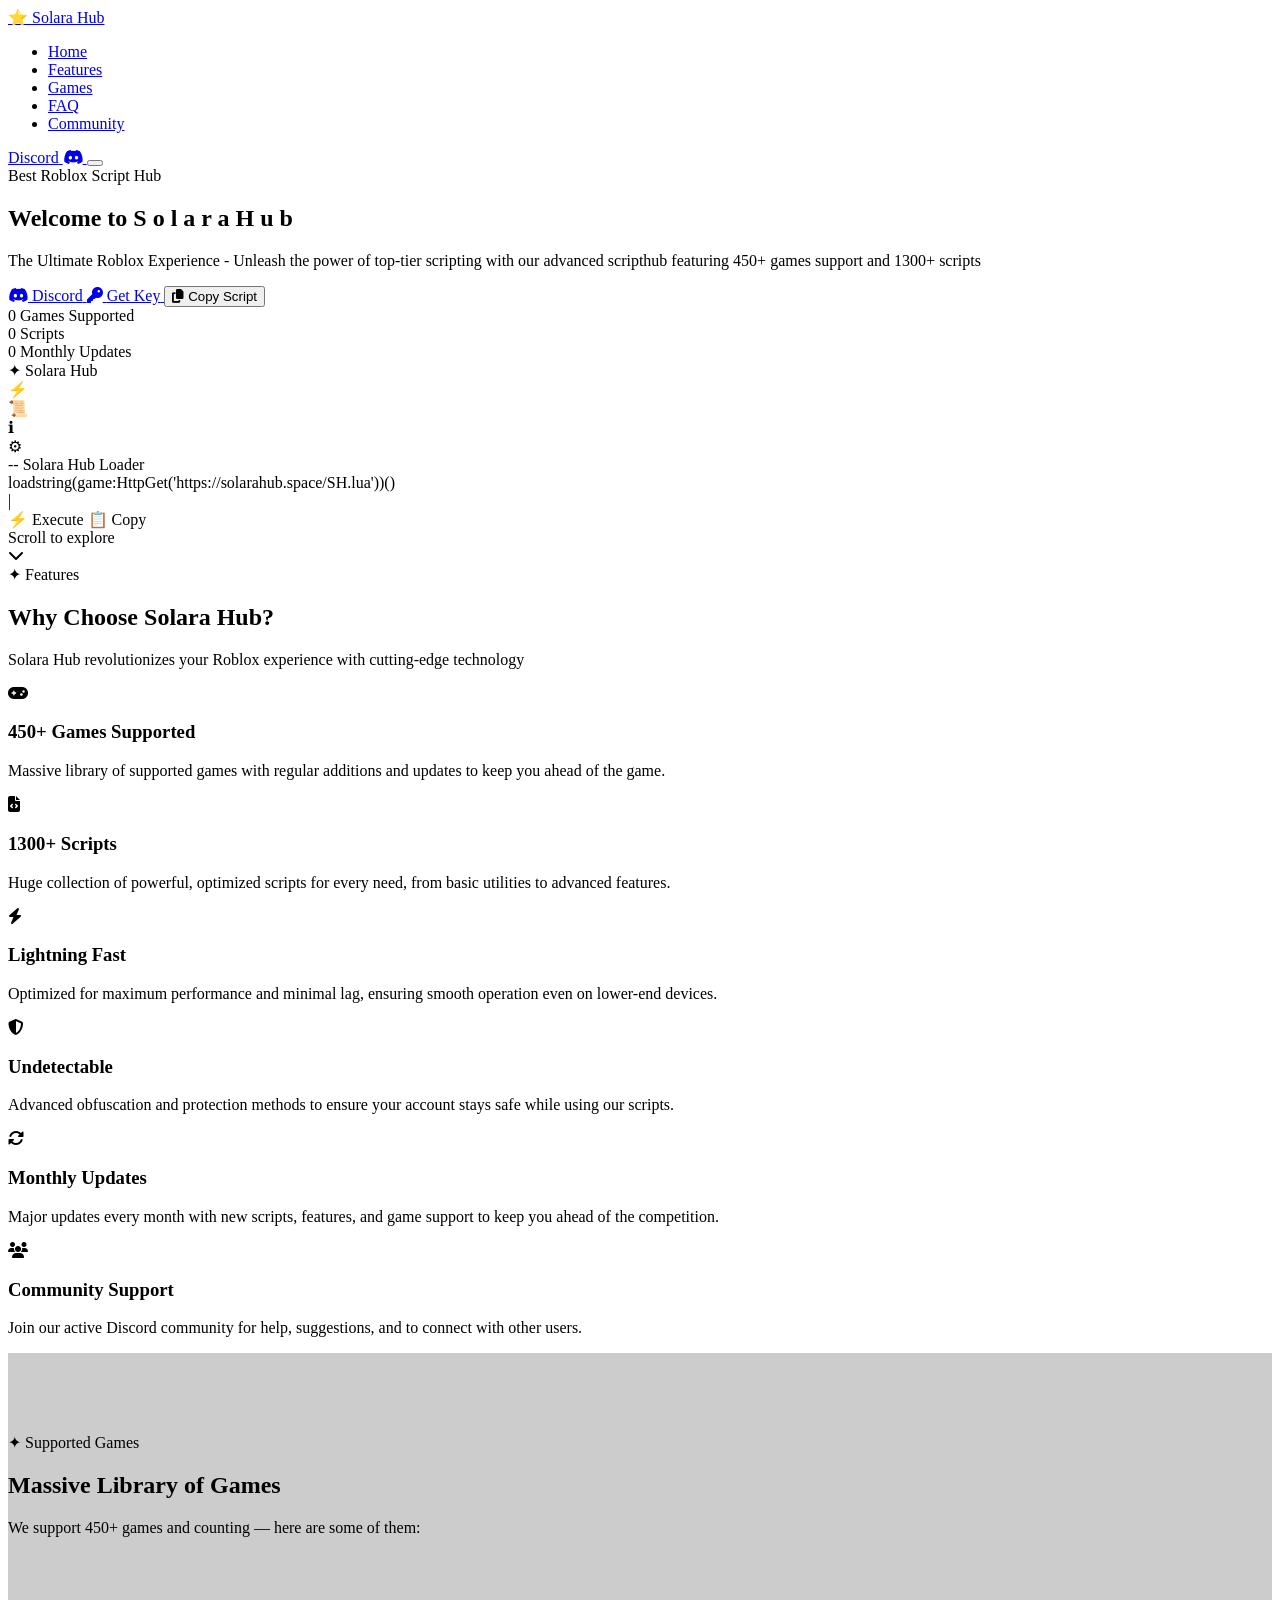
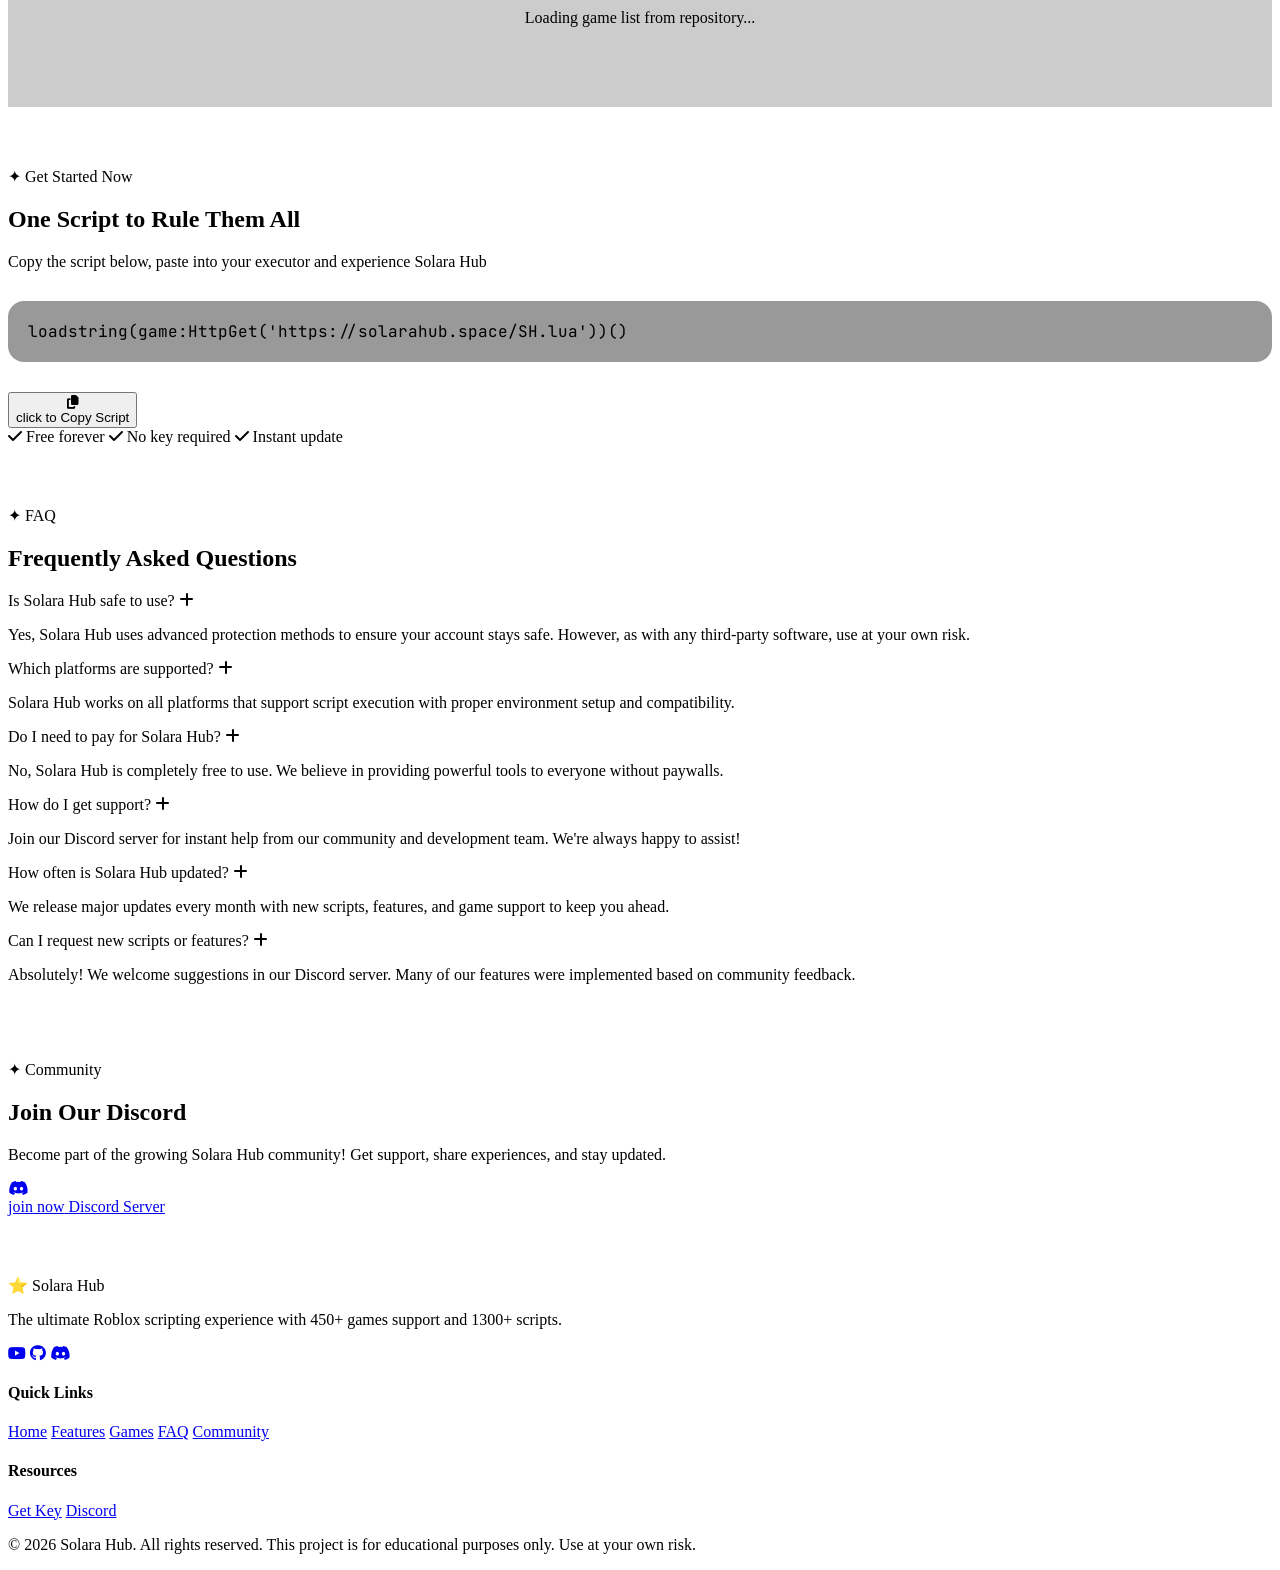
==== commit 83c9c417: "Update index.html" ====
--- a/index.html
+++ b/index.html
@@ -3,817 +3,426 @@
 <head>
     <meta charset="UTF-8">
     <meta name="viewport" content="width=device-width, initial-scale=1.0">
-    <title>Solara Hub · Best Scripthub Ever</title>
+    <title>Solara Hub — The Ultimate Roblox Script Hub</title>
+    <link rel="stylesheet" href="style.css">
+    <link href="https://fonts.googleapis.com/css2?family=Inter:wght@300;400;500;600;700;800;900&family=JetBrains+Mono:wght@400;500&display=swap" rel="stylesheet">
+    <link rel="stylesheet" href="https://cdnjs.cloudflare.com/ajax/libs/font-awesome/6.5.0/css/all.min.css">
+    <!-- Для фавиконки звезда -->
     <link rel="icon" href="data:image/svg+xml,<svg xmlns='http://www.w3.org/2000/svg' viewBox='0 0 100 100'><text y='.9em' font-size='90' fill='%23a855f7'>⭐</text></svg>">
-    <link href="https://fonts.googleapis.com/css2?family=Inter:opsz,wght@14..32,400;14..32,500;14..32,600;14..32,700;14..32,800&family=Space+Grotesk:wght@400;500;600;700&display=swap" rel="stylesheet">
-    <link rel="stylesheet" href="https://cdnjs.cloudflare.com/ajax/libs/font-awesome/6.4.0/css/all.min.css">
-    <style>
-        * {
-            margin: 0;
-            padding: 0;
-            box-sizing: border-box;
-        }
-
-        :root {
-            --bg-dark: #0a0b0f;
-            --bg-deeper: #04050a;
-            --surface: #14171f;
-            --surface-light: #1e2430;
-            --primary: #a855f7;
-            --primary-glow: rgba(168, 85, 247, 0.6);
-            --secondary: #06b6d4;
-            --secondary-glow: rgba(6, 182, 212, 0.5);
-            --accent: #d946ef;
-            --text-primary: #f0f2f8;
-            --text-secondary: #a1a9c4;
-            --border-glow: rgba(168, 85, 247, 0.3);
-            --card-bg: rgba(20, 23, 31, 0.7);
-            --gradient-1: linear-gradient(145deg, #a855f7, #d946ef);
-            --gradient-2: linear-gradient(145deg, #06b6d4, #3b82f6);
-            --shadow-heavy: 0 20px 35px -8px rgba(0, 0, 0, 0.8), 0 0 0 1px rgba(168, 85, 247, 0.15);
-        }
-
-        body {
-            background-color: var(--bg-dark);
-            color: var(--text-primary);
-            font-family: 'Inter', sans-serif;
-            line-height: 1.5;
-            background-image: 
-                radial-gradient(circle at 30% 40%, rgba(168, 85, 247, 0.08) 0%, transparent 35%),
-                radial-gradient(circle at 80% 70%, rgba(6, 182, 212, 0.06) 0%, transparent 40%),
-                linear-gradient(180deg, var(--bg-deeper) 0%, var(--bg-dark) 100%);
-            min-height: 100vh;
-        }
-
-        .orb-bg {
-            position: fixed;
-            width: 100%;
-            height: 100%;
-            background-image: 
-                repeating-linear-gradient(0deg, rgba(168, 85, 247, 0.02) 0px, transparent 1px, transparent 50px),
-                repeating-linear-gradient(90deg, rgba(6, 182, 212, 0.02) 0px, transparent 1px, transparent 50px);
-            pointer-events: none;
-            z-index: 0;
-        }
-
-        ::-webkit-scrollbar {
-            width: 8px;
-        }
-        ::-webkit-scrollbar-track {
-            background: var(--bg-deeper);
-        }
-        ::-webkit-scrollbar-thumb {
-            background: var(--primary);
-            border-radius: 8px;
-            box-shadow: 0 0 15px var(--primary-glow);
-        }
-
-        .navbar {
-            position: fixed;
-            top: 0;
-            width: 100%;
-            z-index: 100;
-            backdrop-filter: blur(16px);
-            background: rgba(4, 5, 10, 0.7);
-            border-bottom: 1px solid rgba(168, 85, 247, 0.25);
-            box-shadow: 0 10px 30px -10px rgba(0, 0, 0, 0.7);
-        }
-
-        .nav-container {
-            max-width: 1440px;
-            margin: 0 auto;
-            padding: 1rem 2rem;
-            display: flex;
-            align-items: center;
-            justify-content: space-between;
-        }
-
-        .logo {
-            font-family: 'Space Grotesk', sans-serif;
-            font-weight: 800;
-            font-size: 2rem;
-            letter-spacing: -0.5px;
-            background: linear-gradient(135deg, #fff 0%, #c0b7e8 100%);
-            -webkit-background-clip: text;
-            background-clip: text;
-            color: transparent;
-            display: flex;
-            align-items: center;
-            gap: 0.5rem;
-        }
-
-        .logo i {
-            background: var(--gradient-1);
-            -webkit-background-clip: text;
-            background-clip: text;
-            color: transparent;
-            font-size: 2.2rem;
-        }
-
-        .nav-links {
-            display: flex;
-            gap: 2.5rem;
-        }
-
-        .nav-links a {
-            color: var(--text-secondary);
-            text-decoration: none;
-            font-weight: 500;
-            transition: 0.2s;
-            font-size: 1rem;
-            letter-spacing: 0.3px;
-            position: relative;
-        }
-
-        .nav-links a::after {
-            content: '';
-            position: absolute;
-            bottom: -4px;
-            left: 0;
-            width: 0%;
-            height: 2px;
-            background: var(--gradient-1);
-            transition: width 0.2s ease;
-            border-radius: 2px;
-        }
-
-        .nav-links a:hover {
-            color: white;
-        }
-
-        .nav-links a:hover::after {
-            width: 100%;
-        }
-
-        .btn-outline {
-            background: transparent;
-            border: 1.5px solid rgba(168, 85, 247, 0.6);
-            color: white;
-            padding: 0.6rem 1.4rem;
-            border-radius: 40px;
-            font-weight: 600;
-            font-size: 0.9rem;
-            cursor: pointer;
-            transition: all 0.2s;
-            display: inline-flex;
-            align-items: center;
-            gap: 0.6rem;
-            backdrop-filter: blur(4px);
-            box-shadow: 0 0 15px transparent;
-        }
-
-        .btn-outline:hover {
-            border-color: var(--primary);
-            box-shadow: 0 0 25px var(--primary-glow);
-            transform: scale(1.02);
-        }
-
-        .btn-primary {
-            background: var(--gradient-1);
-            border: none;
-            color: white;
-            padding: 0.8rem 2.2rem;
-            border-radius: 40px;
-            font-weight: 600;
-            font-size: 1rem;
-            cursor: pointer;
-            transition: all 0.25s;
-            display: inline-flex;
-            align-items: center;
-            gap: 0.7rem;
-            box-shadow: 0 10px 20px -5px rgba(168, 85, 247, 0.4);
-        }
-
-        .btn-primary:hover {
-            transform: translateY(-3px);
-            box-shadow: 0 20px 25px -5px var(--primary-glow);
-        }
-
-        .hero {
-            min-height: 100vh;
-            display: flex;
-            align-items: center;
-            justify-content: center;
-            padding: 6rem 2rem 4rem;
-            position: relative;
-            z-index: 2;
-        }
-
-        .hero-content {
-            max-width: 1000px;
-            text-align: center;
-        }
-
-        .hero-badge {
-            background: rgba(168, 85, 247, 0.15);
-            border: 1px solid rgba(168, 85, 247, 0.3);
-            border-radius: 60px;
-            padding: 0.5rem 1.5rem;
-            display: inline-block;
-            margin-bottom: 2rem;
-            color: var(--secondary);
-            font-weight: 500;
-            letter-spacing: 1px;
-            font-size: 0.9rem;
-            backdrop-filter: blur(5px);
-        }
-
-        .hero h1 {
-            font-family: 'Space Grotesk', sans-serif;
-            font-size: 5.5rem;
-            font-weight: 800;
-            line-height: 1.1;
-            background: linear-gradient(to right, #ffffff, #e2d5ff, #c3a0ff);
-            -webkit-background-clip: text;
-            background-clip: text;
-            color: transparent;
-            margin-bottom: 1.8rem;
-            filter: drop-shadow(0 0 35px rgba(168, 85, 247, 0.4));
-        }
-
-        .hero-typing {
-            font-size: 1.4rem;
-            color: var(--text-secondary);
-            max-width: 700px;
-            margin: 0 auto 3rem;
-        }
-
-        .hero-stats {
-            display: flex;
-            gap: 2.5rem;
-            justify-content: center;
-            margin: 3rem 0;
-        }
-
-        .stat-item {
-            background: var(--card-bg);
-            backdrop-filter: blur(8px);
-            border: 1px solid var(--border-glow);
-            border-radius: 20px;
-            padding: 1.2rem 2.2rem;
-            box-shadow: var(--shadow-heavy);
-        }
-
-        .stat-number {
-            font-size: 2.2rem;
-            font-weight: 800;
-            background: var(--gradient-1);
-            -webkit-background-clip: text;
-            background-clip: text;
-            color: transparent;
-        }
-
-        .stat-label {
-            color: var(--text-secondary);
-            font-size: 0.9rem;
-            text-transform: uppercase;
-            letter-spacing: 1px;
-        }
-
-        .games-section {
-            background: var(--bg-deeper);
-            border-top: 1px solid rgba(168, 85, 247, 0.2);
-            border-bottom: 1px solid rgba(6, 182, 212, 0.2);
-            padding: 6rem 2rem;
-            position: relative;
-            z-index: 2;
-        }
-
-        .section-header {
-            text-align: center;
-            margin-bottom: 4rem;
-        }
-
-        .section-header h2 {
-            font-family: 'Space Grotesk', sans-serif;
-            font-size: 3.3rem;
-            font-weight: 700;
-            background: linear-gradient(135deg, #fff, #c0b7e8);
-            -webkit-background-clip: text;
-            background-clip: text;
-            color: transparent;
-            display: inline-block;
-            margin-bottom: 1rem;
-        }
-
-        .section-header p {
-            color: var(--text-secondary);
-            font-size: 1.2rem;
-            max-width: 700px;
-            margin: 0 auto;
-        }
-
-        .games-grid {
-            max-width: 1300px;
-            margin: 0 auto;
-            display: flex;
-            flex-wrap: wrap;
-            gap: 1rem;
-            justify-content: center;
-        }
-
-        .game-tag {
-            background: rgba(20, 23, 31, 0.7);
-            border: 1px solid rgba(168, 85, 247, 0.3);
-            backdrop-filter: blur(4px);
-            padding: 0.8rem 1.6rem;
-            border-radius: 60px;
-            font-weight: 500;
-            color: #e0e0ff;
-            transition: all 0.2s;
-            box-shadow: 0 5px 15px rgba(0,0,0,0.3);
-            font-size: 0.95rem;
-            letter-spacing: 0.2px;
-        }
-
-        .game-tag:hover {
-            border-color: var(--primary);
-            transform: translateY(-2px);
-            box-shadow: 0 10px 20px -5px var(--primary-glow);
-            background: rgba(168, 85, 247, 0.15);
-            color: white;
-        }
-
-        .features-grid {
-            display: grid;
-            grid-template-columns: repeat(auto-fit, minmax(280px, 1fr));
-            gap: 2rem;
-            max-width: 1300px;
-            margin: 5rem auto 0;
-            padding: 0 2rem;
-        }
-
-        .feature-card {
-            background: var(--card-bg);
-            backdrop-filter: blur(10px);
-            border: 1px solid rgba(168, 85, 247, 0.2);
-            border-radius: 28px;
-            padding: 2.5rem 2rem;
-            transition: 0.25s;
-            box-shadow: 0 25px 40px -15px black;
-            position: relative;
-            overflow: hidden;
-        }
-
-        .feature-card::before {
-            content: '';
-            position: absolute;
-            inset: 0;
-            background: radial-gradient(circle at 50% 0%, var(--primary-glow), transparent 70%);
-            opacity: 0;
-            transition: opacity 0.5s;
-        }
-
-        .feature-card:hover {
-            border-color: var(--primary);
-            transform: translateY(-8px);
-        }
-
-        .feature-card:hover::before {
-            opacity: 0.2;
-        }
-
-        .feature-icon {
-            font-size: 2.7rem;
-            background: var(--gradient-1);
-            -webkit-background-clip: text;
-            background-clip: text;
-            color: transparent;
-            margin-bottom: 1.5rem;
-        }
-
-        .feature-card h3 {
-            font-size: 1.8rem;
-            font-weight: 700;
-            margin-bottom: 1rem;
-        }
-
-        .feature-card p {
-            color: var(--text-secondary);
-            line-height: 1.6;
-        }
-
-        .script-panel {
-            background: var(--surface);
-            border-radius: 32px;
-            padding: 3rem;
-            max-width: 1000px;
-            margin: 6rem auto;
-            border: 1px solid var(--border-glow);
-            box-shadow: var(--shadow-heavy);
-        }
-
-        .script-header {
-            display: flex;
-            align-items: center;
-            gap: 1rem;
-            margin-bottom: 1.8rem;
-        }
-
-        .script-header i {
-            font-size: 2rem;
-            color: var(--primary);
-        }
-
-        .script-header span {
-            font-family: 'Space Grotesk', monospace;
-            font-weight: 600;
-            color: var(--secondary);
-        }
-
-        .code-block {
-            background: #0c0f17;
-            border-radius: 24px;
-            padding: 1.8rem;
-            border: 1px solid #2f2b44;
-            font-family: 'Space Grotesk', monospace;
-            font-size: 1.1rem;
-            display: flex;
-            align-items: center;
-            justify-content: space-between;
-            flex-wrap: wrap;
-            gap: 1rem;
-        }
-
-        .code-block code {
-            color: #b7e4ff;
-            letter-spacing: 0.5px;
-            word-break: break-word;
-        }
-
-        .copy-btn {
-            background: transparent;
-            border: 1px solid var(--primary);
-            color: white;
-            padding: 0.8rem 2rem;
-            border-radius: 40px;
-            font-weight: 600;
-            cursor: pointer;
-            transition: 0.2s;
-            display: flex;
-            align-items: center;
-            gap: 0.8rem;
-        }
-
-        .copy-btn:hover {
-            background: var(--primary);
-            box-shadow: 0 0 30px var(--primary-glow);
-        }
-
-        .faq-section {
-            max-width: 1200px;
-            margin: 3rem auto 0;
-            padding: 2rem 2rem 5rem;
-        }
-        .faq-grid {
-            display: grid;
-            grid-template-columns: repeat(auto-fit, minmax(300px, 1fr));
-            gap: 1.8rem;
-        }
-
-        .faq-item {
-            background: rgba(20, 23, 31, 0.4);
-            backdrop-filter: blur(5px);
-            border: 1px solid rgba(168, 85, 247, 0.15);
-            border-radius: 22px;
-            padding: 2rem;
-        }
-
-        .faq-question {
-            font-weight: 700;
-            font-size: 1.3rem;
-            margin-bottom: 0.8rem;
-            color: white;
-        }
-
-        .faq-answer {
-            color: var(--text-secondary);
-        }
-
-        footer {
-            background: var(--bg-deeper);
-            border-top: 1px solid rgba(168, 85, 247, 0.2);
-            padding: 3rem 2rem 2rem;
-        }
-
-        .footer-inner {
-            max-width: 1300px;
-            margin: 0 auto;
-            display: flex;
-            justify-content: space-between;
-            flex-wrap: wrap;
-            gap: 3rem;
-        }
-
-        .footer-copyright {
-            text-align: center;
-            color: var(--text-secondary);
-            margin-top: 3rem;
-            padding-top: 2rem;
-            border-top: 1px solid rgba(255,255,255,0.05);
-        }
-
-        .social-links a {
-            color: var(--text-secondary);
-            font-size: 1.4rem;
-            margin-right: 1.5rem;
-            transition: 0.2s;
-        }
-
-        .social-links a:hover {
-            color: var(--primary);
-        }
-
-        .toast {
-            position: fixed;
-            bottom: 30px;
-            left: 50%;
-            transform: translateX(-50%);
-            background: var(--surface);
-            border: 1px solid var(--primary);
-            border-radius: 60px;
-            padding: 1rem 2.5rem;
-            color: white;
-            font-weight: 500;
-            backdrop-filter: blur(10px);
-            z-index: 999;
-            transition: opacity 0.3s;
-            opacity: 0;
-            pointer-events: none;
-            box-shadow: 0 0 40px var(--primary-glow);
-        }
-
-        .toast.show {
-            opacity: 1;
-        }
-
-        .mobile-menu {
-            display: none;
-        }
-
-        @media (max-width: 800px) {
-            .nav-links { display: none; }
-            .mobile-menu { display: block; }
-            .hero h1 { font-size: 3.2rem; }
-            .hero-stats { flex-direction: column; align-items: center; }
-            .stat-item { width: 80%; }
-        }
-    </style>
 </head>
 <body>
-    <div class="orb-bg"></div>
-
-    <nav class="navbar">
+    <!-- ========== ЗВЁЗДНЫЙ ФОН ========== -->
+    <div class="stars-container" id="starsContainer"></div>
+    <div class="nebula nebula-1"></div>
+    <div class="nebula nebula-2"></div>
+    <div class="nebula nebula-3"></div>
+    <div class="nebula nebula-4"></div>
+
+    <!-- ========== SHOOTING STARS ========== -->
+    <div class="shooting-stars">
+        <div class="shooting-star"></div>
+        <div class="shooting-star"></div>
+        <div class="shooting-star"></div>
+        <div class="shooting-star"></div>
+        <div class="shooting-star"></div>
+    </div>
+
+    <!-- ========== CURSOR GLOW ========== -->
+    <div class="cursor-glow" id="cursorGlow"></div>
+
+    <!-- ========== НАВИГАЦИЯ ========== -->
+    <nav class="navbar" id="navbar">
         <div class="nav-container">
-            <div class="logo">
-                <i class="fas fa-star"></i> Solara Hub
-            </div>
-            <div class="nav-links">
-                <a href="#home">Home</a>
-                <a href="#games">Games</a>
-                <a href="#features">Features</a>
-                <a href="#faq">FAQ</a>
-                <a href="#community">Community</a>
-            </div>
-            <button class="btn-outline" onclick="window.open('https://discord.gg/DPCKQRJmdF', '_blank')">
-                <i class="fab fa-discord"></i> Discord
+            <a href="#" class="nav-logo">
+                <span class="logo-icon">⭐</span>
+                <span class="logo-text">Solara Hub</span>
+            </a>
+            <ul class="nav-links">
+                <li><a href="#home" class="nav-link active">Home</a></li>
+                <li><a href="#features" class="nav-link">Features</a></li>
+                <li><a href="#games" class="nav-link">Games</a></li>
+                <li><a href="#faq" class="nav-link">FAQ</a></li>
+                <li><a href="#community" class="nav-link">Community</a></li>
+            </ul>
+            <a href="https://discord.gg/DPCKQRJmdF" class="nav-cta" target="_blank">
+                <span>Discord</span>
+                <i class="fab fa-discord"></i>
+            </a>
+            <button class="mobile-toggle" id="mobileToggle">
+                <span></span>
+                <span></span>
+                <span></span>
             </button>
-            <button class="mobile-menu btn-outline" style="border:none;">☰</button>
         </div>
     </nav>
 
+    <!-- ========== HERO SECTION ========== -->
     <section class="hero" id="home">
         <div class="hero-content">
-            <div class="hero-badge">
-                <i class="fas fa-star" style="margin-right: 8px;"></i> BEST ROBLOX SCRIPT HUB
-            </div>
-            <h1>SOLARA HUB</h1>
-            <div class="hero-typing">
+            <div class="hero-badge" data-aos="fade-down">
+                <span class="badge-dot"></span>
+                <span>Best Roblox Script Hub</span>
+            </div>
+
+            <h1 class="hero-title" data-aos="fade-up">
+                <span class="title-line">Welcome to</span>
+                <span class="title-main">
+                    <span class="letter" style="--i:0">S</span>
+                    <span class="letter" style="--i:1">o</span>
+                    <span class="letter" style="--i:2">l</span>
+                    <span class="letter" style="--i:3">a</span>
+                    <span class="letter" style="--i:4">r</span>
+                    <span class="letter" style="--i:5">a</span>
+                    <span class="letter" style="--i:6"> </span>
+                    <span class="letter" style="--i:7">H</span>
+                    <span class="letter" style="--i:8">u</span>
+                    <span class="letter" style="--i:9">b</span>
+                </span>
+            </h1>
+
+            <p class="hero-subtitle" data-aos="fade-up" data-aos-delay="200">
                 The Ultimate Roblox Experience - Unleash the power of top-tier scripting with our advanced scripthub featuring 450+ games support and 1300+ scripts
-            </div>
-            <div style="display: flex; gap: 1rem; justify-content: center; flex-wrap: wrap;">
-                <button class="btn-primary" id="copyScriptFromHero"><i class="fas fa-copy"></i> Copy Script</button>
-                <a href="get-key.html" class="btn-outline" style="text-decoration: none;"><i class="fas fa-key"></i> Get Key</a>
-                <button class="btn-outline" onclick="window.location.href='#games'"><i class="fas fa-gamepad"></i> Games</button>
-            </div>
-            <div class="hero-stats">
-                <div class="stat-item"><span class="stat-number">450+</span> <div class="stat-label">games</div></div>
-                <div class="stat-item"><span class="stat-number">1300+</span> <div class="stat-label">scripts</div></div>
-                <div class="stat-item"><span class="stat-number">Monthly</span> <div class="stat-label">updates</div></div>
-            </div>
-        </div>
-    </section>
-
+            </p>
+
+            <div class="hero-buttons" data-aos="fade-up" data-aos-delay="400">
+                <a href="https://discord.gg/DPCKQRJmdF" class="btn btn-primary" target="_blank">
+                    <span class="btn-bg"></span>
+                    <span class="btn-content">
+                        <i class="fab fa-discord"></i>
+                        <span>Discord</span>
+                    </span>
+                </a>
+                <a href="get-key.html" class="btn btn-secondary">
+                    <span class="btn-content">
+                        <i class="fas fa-key"></i>
+                        <span>Get Key</span>
+                    </span>
+                </a>
+                <button class="btn btn-secondary" id="copyScriptFromHero">
+                    <span class="btn-content">
+                        <i class="fas fa-copy"></i>
+                        <span>Copy Script</span>
+                    </span>
+                </button>
+            </div>
+
+            <div class="hero-stats" data-aos="fade-up" data-aos-delay="600">
+                <div class="hero-stat">
+                    <span class="stat-number" data-target="450">0</span>
+                    <span class="stat-label">Games Supported</span>
+                </div>
+                <div class="hero-stat-divider"></div>
+                <div class="hero-stat">
+                    <span class="stat-number" data-target="1300">0</span>
+                    <span class="stat-label">Scripts</span>
+                </div>
+                <div class="hero-stat-divider"></div>
+                <div class="hero-stat">
+                    <span class="stat-number" data-target="30">0</span>
+                    <span class="stat-label">Monthly Updates</span>
+                </div>
+            </div>
+        </div>
+
+        <!-- Floating UI Preview (можно оставить как стильный элемент) -->
+        <div class="hero-preview" data-aos="zoom-in" data-aos-delay="500">
+            <div class="preview-window">
+                <div class="preview-titlebar">
+                    <div class="preview-dots">
+                        <span class="dot red"></span>
+                        <span class="dot yellow"></span>
+                        <span class="dot green"></span>
+                    </div>
+                    <span class="preview-title">✦ Solara Hub</span>
+                </div>
+                <div class="preview-body">
+                    <div class="preview-sidebar">
+                        <div class="preview-nav-item active">⚡</div>
+                        <div class="preview-nav-item">📜</div>
+                        <div class="preview-nav-item">ℹ</div>
+                        <div class="preview-nav-item">⚙</div>
+                    </div>
+                    <div class="preview-content">
+                        <div class="preview-code">
+                            <span class="code-comment">-- Solara Hub Loader</span><br>
+                            <span class="code-keyword">loadstring</span>(game:<span class="code-func">HttpGet</span>(<span class="code-string">'https://solarahub.space/SH.lua'</span>))()<br>
+                            <span class="code-cursor">|</span>
+                        </div>
+                        <div class="preview-buttons">
+                            <span class="preview-btn">⚡ Execute</span>
+                            <span class="preview-btn">📋 Copy</span>
+                        </div>
+                    </div>
+                </div>
+            </div>
+            <div class="preview-glow"></div>
+        </div>
+
+        <div class="hero-scroll">
+            <span>Scroll to explore</span>
+            <div class="scroll-arrow">
+                <i class="fas fa-chevron-down"></i>
+            </div>
+        </div>
+    </section>
+
+    <!-- ========== FEATURES SECTION ========== (старый текст) -->
+    <section class="features" id="features">
+        <div class="container">
+            <div class="section-header" data-aos="fade-up">
+                <span class="section-badge">✦ Features</span>
+                <h2 class="section-title">Why Choose <span class="gradient-text">Solara Hub</span>?</h2>
+                <p class="section-subtitle">Solara Hub revolutionizes your Roblox experience with cutting-edge technology</p>
+            </div>
+
+            <div class="features-grid">
+                <div class="feature-card" data-aos="fade-up" data-aos-delay="0">
+                    <div class="feature-icon">
+                        <div class="icon-glow"></div>
+                        <i class="fas fa-gamepad"></i>
+                    </div>
+                    <h3>450+ Games Supported</h3>
+                    <p>Massive library of supported games with regular additions and updates to keep you ahead of the game.</p>
+                    <div class="feature-decoration"></div>
+                </div>
+
+                <div class="feature-card" data-aos="fade-up" data-aos-delay="100">
+                    <div class="feature-icon cyan">
+                        <div class="icon-glow cyan"></div>
+                        <i class="fas fa-file-code"></i>
+                    </div>
+                    <h3>1300+ Scripts</h3>
+                    <p>Huge collection of powerful, optimized scripts for every need, from basic utilities to advanced features.</p>
+                    <div class="feature-decoration"></div>
+                </div>
+
+                <div class="feature-card" data-aos="fade-up" data-aos-delay="200">
+                    <div class="feature-icon pink">
+                        <div class="icon-glow pink"></div>
+                        <i class="fas fa-bolt"></i>
+                    </div>
+                    <h3>Lightning Fast</h3>
+                    <p>Optimized for maximum performance and minimal lag, ensuring smooth operation even on lower-end devices.</p>
+                    <div class="feature-decoration"></div>
+                </div>
+
+                <div class="feature-card" data-aos="fade-up" data-aos-delay="0">
+                    <div class="feature-icon green">
+                        <div class="icon-glow green"></div>
+                        <i class="fas fa-shield-alt"></i>
+                    </div>
+                    <h3>Undetectable</h3>
+                    <p>Advanced obfuscation and protection methods to ensure your account stays safe while using our scripts.</p>
+                    <div class="feature-decoration"></div>
+                </div>
+
+                <div class="feature-card" data-aos="fade-up" data-aos-delay="100">
+                    <div class="feature-icon orange">
+                        <div class="icon-glow orange"></div>
+                        <i class="fas fa-sync-alt"></i>
+                    </div>
+                    <h3>Monthly Updates</h3>
+                    <p>Major updates every month with new scripts, features, and game support to keep you ahead of the competition.</p>
+                    <div class="feature-decoration"></div>
+                </div>
+
+                <div class="feature-card" data-aos="fade-up" data-aos-delay="200">
+                    <div class="feature-icon purple">
+                        <div class="icon-glow purple"></div>
+                        <i class="fas fa-users"></i>
+                    </div>
+                    <h3>Community Support</h3>
+                    <p>Join our active Discord community for help, suggestions, and to connect with other users.</p>
+                    <div class="feature-decoration"></div>
+                </div>
+            </div>
+        </div>
+    </section>
+
+    <!-- ========== GAMES SECTION (динамическая загрузка с GitHub) ========== -->
     <section class="games-section" id="games">
-        <div class="section-header">
-            <h2><i class="fas fa-cubes"></i> supported games</h2>
-            <p>Massive library of supported games with regular additions and updates</p>
-        </div>
-        <div class="games-grid" id="gamesGrid"></div>
-        <div style="text-align: center; margin-top: 2rem;" id="gamesLoading">Loading game list from repository...</div>
-    </section>
-
-    <section id="features" style="padding: 4rem 0;">
-        <div class="section-header">
-            <h2>Why Choose Solara Hub?</h2>
-            <p>Solara Hub revolutionizes your Roblox experience with cutting-edge technology</p>
-        </div>
-        <div class="features-grid">
-            <div class="feature-card">
-                <div class="feature-icon"><i class="fas fa-gamepad"></i></div>
-                <h3>450+ Games Supported</h3>
-                <p>Massive library of supported games with regular additions and updates to keep you ahead of the game.</p>
-            </div>
-            <div class="feature-card">
-                <div class="feature-icon"><i class="fas fa-file-code"></i></div>
-                <h3>1300+ Scripts</h3>
-                <p>Huge collection of powerful, optimized scripts for every need, from basic utilities to advanced features.</p>
-            </div>
-            <div class="feature-card">
-                <div class="feature-icon"><i class="fas fa-bolt"></i></div>
-                <h3>Lightning Fast</h3>
-                <p>Optimized for maximum performance and minimal lag, ensuring smooth operation even on lower-end devices.</p>
-            </div>
-            <div class="feature-card">
-                <div class="feature-icon"><i class="fas fa-shield-alt"></i></div>
-                <h3>Undetectable</h3>
-                <p>Advanced obfuscation and protection methods to ensure your account stays safe while using our scripts.</p>
-            </div>
-            <div class="feature-card">
-                <div class="feature-icon"><i class="fas fa-sync-alt"></i></div>
-                <h3>Monthly Updates</h3>
-                <p>Major updates every month with new scripts, features, and game support to keep you ahead of the competition.</p>
-            </div>
-            <div class="feature-card">
-                <div class="feature-icon"><i class="fas fa-users"></i></div>
-                <h3>Community Support</h3>
-                <p>Join our active Discord community for help, suggestions, and to connect with other users.</p>
-            </div>
-        </div>
-    </section>
-
-    <div class="script-panel">
-        <div class="script-header">
-            <i class="fas fa-terminal"></i>
-            <span>⚡ GET STARTED NOW</span>
-        </div>
-        <div class="code-block">
-            <code id="scriptText">loadstring(game:HttpGet('https://solarahub.space/SH.lua'))()</code>
-            <button class="copy-btn" id="copyScriptBtn"><i class="fas fa-copy"></i> copy</button>
-        </div>
-    </div>
-
-    <section id="faq" style="padding: 2rem 0 5rem;">
-        <div class="section-header">
-            <h2>Frequently Asked Questions</h2>
-            <p>Got questions? We've got answers.</p>
-        </div>
-        <div class="faq-section">
-            <div class="faq-grid">
-                <div class="faq-item">
-                    <div class="faq-question">Is Solara Hub safe to use?</div>
-                    <div class="faq-answer">Yes, Solara Hub uses advanced protection methods to ensure your account stays safe. However, as with any third-party software, use at your own risk.</div>
-                </div>
-                <div class="faq-item">
-                    <div class="faq-question">Which platforms are supported?</div>
-                    <div class="faq-answer">Solara Hub works on all platforms that support script execution with proper environment setup and compatibility.</div>
-                </div>
-                <div class="faq-item">
-                    <div class="faq-question">Do I need to pay for Solara Hub?</div>
-                    <div class="faq-answer">No, Solara Hub is completely free to use. We believe in providing powerful tools to everyone without paywalls.</div>
-                </div>
-                <div class="faq-item">
-                    <div class="faq-question">How do I get support?</div>
-                    <div class="faq-answer">Join our Discord server for instant help from our community and development team. We're always happy to assist!</div>
-                </div>
-                <div class="faq-item">
-                    <div class="faq-question">How often is Solara Hub updated?</div>
-                    <div class="faq-answer">We release major updates every month with new scripts, features, and game support to keep you ahead.</div>
-                </div>
-                <div class="faq-item">
-                    <div class="faq-question">Can I request new scripts or features?</div>
-                    <div class="faq-answer">Absolutely! We welcome suggestions in our Discord server. Many of our features were implemented based on community feedback.</div>
-                </div>
-            </div>
-        </div>
-    </section>
-
-    <section id="community" style="padding: 2rem 2rem 4rem;">
-        <div class="section-header">
-            <h2>Join Our Community</h2>
-            <p>Become part of the growing Solara Hub community! Get support, share experiences, and stay updated.</p>
-        </div>
-        <div style="text-align: center;">
-            <button class="btn-primary" onclick="window.open('https://discord.gg/DPCKQRJmdF', '_blank')"><i class="fab fa-discord"></i> Join Discord Server</button>
-        </div>
-    </section>
-
-    <footer>
-        <div class="footer-inner">
-            <div style="max-width: 300px;">
-                <div class="logo" style="font-size: 2rem; margin-bottom: 1rem;"><i class="fas fa-star"></i> Solara Hub</div>
-                <p style="color: var(--text-secondary);">The ultimate Roblox scripting experience with 450+ games support and 1300+ scripts.</p>
-                <div class="social-links" style="margin-top: 2rem;">
-                    <a href="https://www.youtube.com/@samuraa1"><i class="fab fa-youtube"></i></a>
-                    <a href="https://github.com/samuraa1"><i class="fab fa-github"></i></a>
-                    <a href="https://discord.gg/DPCKQRJmdF"><i class="fab fa-discord"></i></a>
-                </div>
-            </div>
-            <div>
-                <h4 style="margin-bottom: 1rem;">Quick Links</h4>
-                <ul style="list-style: none; color: var(--text-secondary);">
-                    <li style="margin-bottom: 0.5rem;"><a href="#home" style="color: inherit; text-decoration: none;">Home</a></li>
-                    <li style="margin-bottom: 0.5rem;"><a href="#features" style="color: inherit; text-decoration: none;">Features</a></li>
-                    <li style="margin-bottom: 0.5rem;"><a href="#faq" style="color: inherit; text-decoration: none;">FAQ</a></li>
-                    <li style="margin-bottom: 0.5rem;"><a href="#community" style="color: inherit; text-decoration: none;">Community</a></li>
-                </ul>
-            </div>
-            <div>
-                <h4 style="margin-bottom: 1rem;">Resources</h4>
-                <ul style="list-style: none; color: var(--text-secondary);">
-                    <li style="margin-bottom: 0.5rem;"><a href="get-key.html" style="color: inherit; text-decoration: none;">Get Key</a></li>
-                    <li style="margin-bottom: 0.5rem;"><a href="https://discord.gg/DPCKQRJmdF" style="color: inherit; text-decoration: none;">Discord</a></li>
-                </ul>
-            </div>
-        </div>
-        <div class="footer-copyright">
-            © 2026 Solara Hub. All rights reserved. This project is for educational purposes only. Use at your own risk.
+        <div class="container">
+            <div class="section-header" data-aos="fade-up">
+                <span class="section-badge">✦ Supported Games</span>
+                <h2 class="section-title">Massive Library of <span class="gradient-text">Games</span></h2>
+                <p class="section-subtitle">We support 450+ games and counting — here are some of them:</p>
+            </div>
+            <div class="games-grid" id="gamesGrid" data-aos="fade-up">
+                <!-- Заполняется скриптом -->
+            </div>
+            <div style="text-align: center; margin-top: 2rem;" id="gamesLoading">Loading game list from repository...</div>
+        </div>
+    </section>
+
+    <!-- ========== SCRIPT PANEL (как в старом сайте) ========== -->
+    <section class="download-section" id="get-started" style="padding: 60px 0;">
+        <div class="container">
+            <div class="download-card" data-aos="fade-up">
+                <div class="download-bg">
+                    <div class="download-nebula"></div>
+                </div>
+                <div class="download-content">
+                    <span class="download-badge">✦ Get Started Now</span>
+                    <h2>One Script to Rule Them All</h2>
+                    <p>Copy the script below, paste into your executor and experience Solara Hub</p>
+                    <div class="script-box" style="background: rgba(0,0,0,0.4); border-radius: 16px; padding: 20px; margin: 30px 0; border: 1px solid var(--border);">
+                        <code style="display: block; font-family: 'JetBrains Mono'; font-size: 16px; color: var(--cyan); word-break: break-all;" id="scriptCode">
+                            loadstring(game:HttpGet('https://solarahub.space/SH.lua'))()
+                        </code>
+                    </div>
+                    <div class="download-buttons">
+                        <button class="btn btn-download" id="copyScriptBtn">
+                            <span class="btn-bg"></span>
+                            <span class="btn-content">
+                                <i class="fas fa-copy"></i>
+                                <div class="btn-text">
+                                    <span class="btn-small">click to</span>
+                                    <span class="btn-large">Copy Script</span>
+                                </div>
+                            </span>
+                        </button>
+                    </div>
+                    <div class="download-info">
+                        <span><i class="fas fa-check"></i> Free forever</span>
+                        <span><i class="fas fa-check"></i> No key required</span>
+                        <span><i class="fas fa-check"></i> Instant update</span>
+                    </div>
+                </div>
+            </div>
+        </div>
+    </section>
+
+    <!-- ========== FAQ SECTION (старый текст) ========== -->
+    <section class="faq-section" id="faq">
+        <div class="container">
+            <div class="section-header" data-aos="fade-up">
+                <span class="section-badge">✦ FAQ</span>
+                <h2 class="section-title">Frequently Asked <span class="gradient-text">Questions</span></h2>
+            </div>
+
+            <div class="faq-list" data-aos="fade-up">
+                <div class="faq-item">
+                    <div class="faq-question" onclick="toggleFaq(this)">
+                        <span>Is Solara Hub safe to use?</span>
+                        <i class="fas fa-plus"></i>
+                    </div>
+                    <div class="faq-answer">
+                        <p>Yes, Solara Hub uses advanced protection methods to ensure your account stays safe. However, as with any third-party software, use at your own risk.</p>
+                    </div>
+                </div>
+                <div class="faq-item">
+                    <div class="faq-question" onclick="toggleFaq(this)">
+                        <span>Which platforms are supported?</span>
+                        <i class="fas fa-plus"></i>
+                    </div>
+                    <div class="faq-answer">
+                        <p>Solara Hub works on all platforms that support script execution with proper environment setup and compatibility.</p>
+                    </div>
+                </div>
+                <div class="faq-item">
+                    <div class="faq-question" onclick="toggleFaq(this)">
+                        <span>Do I need to pay for Solara Hub?</span>
+                        <i class="fas fa-plus"></i>
+                    </div>
+                    <div class="faq-answer">
+                        <p>No, Solara Hub is completely free to use. We believe in providing powerful tools to everyone without paywalls.</p>
+                    </div>
+                </div>
+                <div class="faq-item">
+                    <div class="faq-question" onclick="toggleFaq(this)">
+                        <span>How do I get support?</span>
+                        <i class="fas fa-plus"></i>
+                    </div>
+                    <div class="faq-answer">
+                        <p>Join our Discord server for instant help from our community and development team. We're always happy to assist!</p>
+                    </div>
+                </div>
+                <div class="faq-item">
+                    <div class="faq-question" onclick="toggleFaq(this)">
+                        <span>How often is Solara Hub updated?</span>
+                        <i class="fas fa-plus"></i>
+                    </div>
+                    <div class="faq-answer">
+                        <p>We release major updates every month with new scripts, features, and game support to keep you ahead.</p>
+                    </div>
+                </div>
+                <div class="faq-item">
+                    <div class="faq-question" onclick="toggleFaq(this)">
+                        <span>Can I request new scripts or features?</span>
+                        <i class="fas fa-plus"></i>
+                    </div>
+                    <div class="faq-answer">
+                        <p>Absolutely! We welcome suggestions in our Discord server. Many of our features were implemented based on community feedback.</p>
+                    </div>
+                </div>
+            </div>
+        </div>
+    </section>
+
+    <!-- ========== COMMUNITY SECTION ========== -->
+    <section class="download-section" id="community" style="padding: 60px 0;">
+        <div class="container">
+            <div class="download-card" data-aos="fade-up">
+                <div class="download-content">
+                    <span class="download-badge">✦ Community</span>
+                    <h2>Join Our Discord</h2>
+                    <p>Become part of the growing Solara Hub community! Get support, share experiences, and stay updated.</p>
+                    <div class="download-buttons">
+                        <a href="https://discord.gg/DPCKQRJmdF" class="btn btn-download" target="_blank">
+                            <span class="btn-bg"></span>
+                            <span class="btn-content">
+                                <i class="fab fa-discord"></i>
+                                <div class="btn-text">
+                                    <span class="btn-small">join now</span>
+                                    <span class="btn-large">Discord Server</span>
+                                </div>
+                            </span>
+                        </a>
+                    </div>
+                </div>
+            </div>
+        </div>
+    </section>
+
+    <!-- ========== FOOTER ========== -->
+    <footer class="footer">
+        <div class="container">
+            <div class="footer-grid">
+                <div class="footer-brand">
+                    <div class="footer-logo">
+                        <span class="logo-icon">⭐</span>
+                        <span>Solara Hub</span>
+                    </div>
+                    <p>The ultimate Roblox scripting experience with 450+ games support and 1300+ scripts.</p>
+                    <div class="footer-socials">
+                        <a href="https://www.youtube.com/@samuraa1" class="social-link" target="_blank"><i class="fab fa-youtube"></i></a>
+                        <a href="https://github.com/samuraa1" class="social-link" target="_blank"><i class="fab fa-github"></i></a>
+                        <a href="https://discord.gg/DPCKQRJmdF" class="social-link" target="_blank"><i class="fab fa-discord"></i></a>
+                    </div>
+                </div>
+                <div class="footer-links">
+                    <h4>Quick Links</h4>
+                    <a href="#home">Home</a>
+                    <a href="#features">Features</a>
+                    <a href="#games">Games</a>
+                    <a href="#faq">FAQ</a>
+                    <a href="#community">Community</a>
+                </div>
+                <div class="footer-links">
+                    <h4>Resources</h4>
+                    <a href="get-key.html">Get Key</a>
+                    <a href="https://discord.gg/DPCKQRJmdF" target="_blank">Discord</a>
+                </div>
+            </div>
+            <div class="footer-bottom">
+                <p>© 2026 Solara Hub. All rights reserved. This project is for educational purposes only. Use at your own risk.</p>
+            </div>
         </div>
     </footer>
 
-    <div class="toast" id="liveToast">✨ Script copied to clipboard!</div>
-
-    <script>
-        (function() {
-            const gamesGrid = document.getElementById('gamesGrid');
-            const loadingSpan = document.getElementById('gamesLoading');
-            
-            fetch('https://raw.githubusercontent.com/samuraa1/Solara-Hub/refs/heads/main/Games', { cache: "no-store" })
-                .then(res => {
-                    if (!res.ok) throw new Error('Network error');
-                    return res.text();
-                })
-                .then(data => {
-                    const games = data.split('\n').map(line => line.trim()).filter(name => name.length > 0);
-                    loadingSpan.style.display = 'none';
-                    
-                    if (games.length === 0) {
-                        gamesGrid.innerHTML = '<div style="color:gray">Games list is empty</div>';
-                        return;
-                    }
-                    
-                    games.slice(0, 120).forEach(game => {
-                        const tag = document.createElement('span');
-                        tag.className = 'game-tag';
-                        tag.textContent = game;
-                        gamesGrid.appendChild(tag);
-                    });
-                    
-                    if (games.length > 120) {
-                        const more = document.createElement('span');
-                        more.className = 'game-tag';
-                        more.textContent = `and ${games.length - 120} more...`;
-                        gamesGrid.appendChild(more);
-                    }
-                })
-                .catch(err => {
-                    loadingSpan.textContent = 'Could not load game list, but we support 450+ games!';
-                    console.warn(err);
-                    const fallbackGames = ['Adopt Me!', 'Brookhaven', 'Tower of Hell', 'Jailbreak', 'Blox Fruits', 'Pet Simulator X', 'Arsenal', 'MM2', 'Phantom Forces', 'Doors', 'Flee the Facility', 'Slap Battles', 'BedWars', 'Shindo Life'];
-                    fallbackGames.forEach(g => {
-                        const tag = document.createElement('span');
-                        tag.className = 'game-tag';
-                        tag.textContent = g;
-                        gamesGrid.appendChild(tag);
-                    });
-                });
-
-            function copyScript() {
-                const script = document.getElementById('scriptText').innerText;
-                navigator.clipboard.writeText(script).then(() => {
-                    const toast = document.getElementById('liveToast');
-                    toast.classList.add('show');
-                    setTimeout(() => toast.classList.remove('show'), 1800);
-                });
-            }
-
-            document.getElementById('copyScriptBtn').addEventListener('click', copyScript);
-            document.getElementById('copyScriptFromHero').addEventListener('click', copyScript);
-
-            document.querySelector('.mobile-menu')?.addEventListener('click', ()=> {
-                alert('Check our Discord server for mobile navigation!');
-            });
-
-            document.querySelectorAll('a[href^="#"]').forEach(anchor => {
-                anchor.addEventListener('click', function(e) {
-                    e.preventDefault();
-                    const id = this.getAttribute('href');
-                    if(id === '#') return;
-                    const target = document.querySelector(id);
-                    if(target) target.scrollIntoView({ behavior: 'smooth' });
-                });
-            });
-        })();
-    </script>
+    <!-- Toast для копирования -->
+    <div class="toast" id="copyToast">✨ Script copied to clipboard!</div>
+
+    <script src="script.js"></script>
 </body>
 </html>
--- a/style.css
+++ b/style.css
@@ -0,0 +1,70 @@
+.games-section {
+    position: relative;
+    z-index: 2;
+    padding: 80px 0;
+    background: rgba(0,0,0,0.2);
+}
+
+.games-grid {
+    display: flex;
+    flex-wrap: wrap;
+    gap: 12px;
+    justify-content: center;
+    margin-top: 40px;
+}
+
+.game-tag {
+    background: rgba(108, 99, 255, 0.1);
+    border: 1px solid rgba(108, 99, 255, 0.3);
+    backdrop-filter: blur(4px);
+    padding: 10px 20px;
+    border-radius: 40px;
+    font-weight: 500;
+    color: #e0e0ff;
+    transition: all 0.3s ease;
+    font-size: 14px;
+    box-shadow: 0 5px 15px rgba(0,0,0,0.2);
+}
+
+.game-tag:hover {
+    border-color: var(--accent);
+    transform: translateY(-3px);
+    box-shadow: 0 10px 25px rgba(108, 99, 255, 0.3);
+    background: rgba(108, 99, 255, 0.2);
+    color: white;
+}
+
+.toast {
+    position: fixed;
+    bottom: 30px;
+    left: 50%;
+    transform: translateX(-50%);
+    background: var(--bg-card);
+    border: 1px solid var(--accent);
+    border-radius: 60px;
+    padding: 14px 30px;
+    color: white;
+    font-weight: 500;
+    backdrop-filter: blur(10px);
+    z-index: 9999;
+    opacity: 0;
+    transition: opacity 0.3s;
+    box-shadow: 0 0 30px var(--accent);
+}
+
+.toast.show {
+    opacity: 1;
+}
+
+.script-box {
+    background: rgba(0,0,0,0.4);
+    border-radius: 16px;
+    padding: 20px;
+    margin: 30px 0;
+    border: 1px solid var(--border);
+    font-family: 'JetBrains Mono', monospace;
+}
+.script-box code {
+    color: var(--cyan);
+    word-break: break-all;
+}
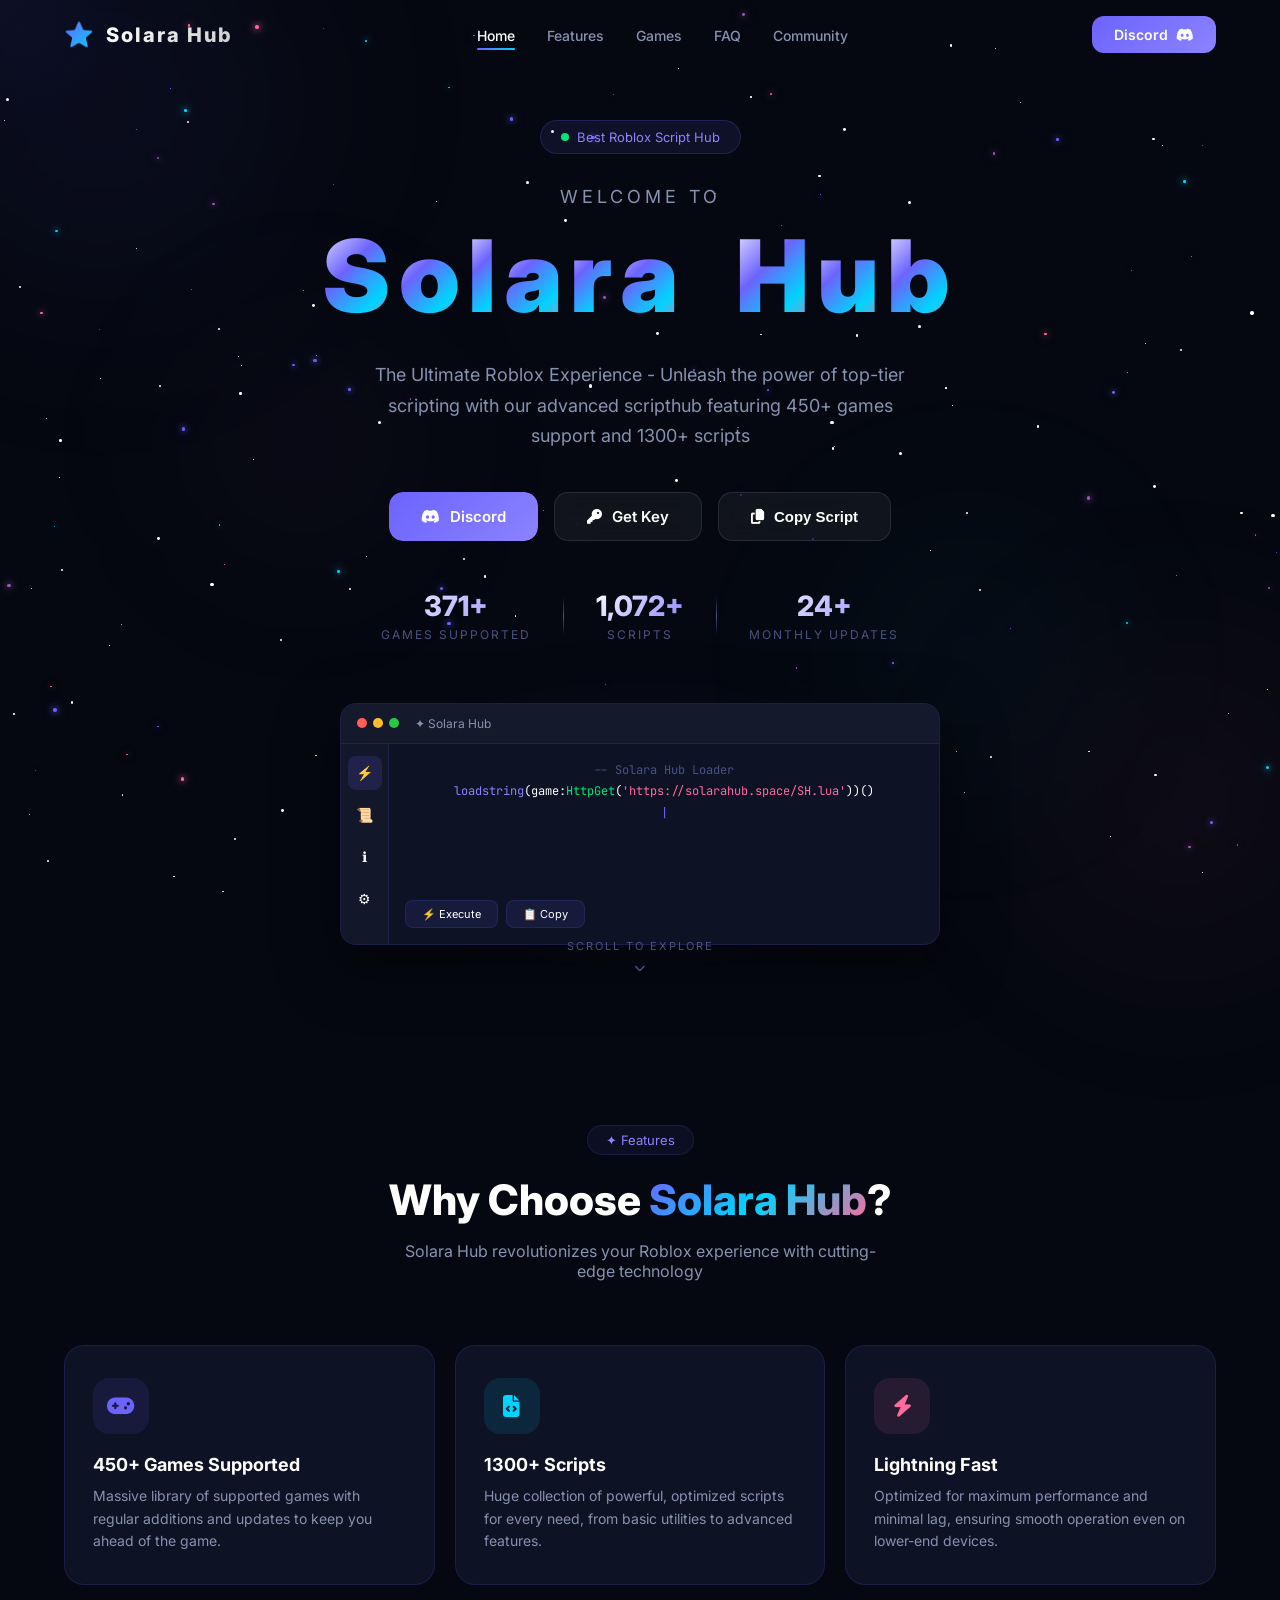
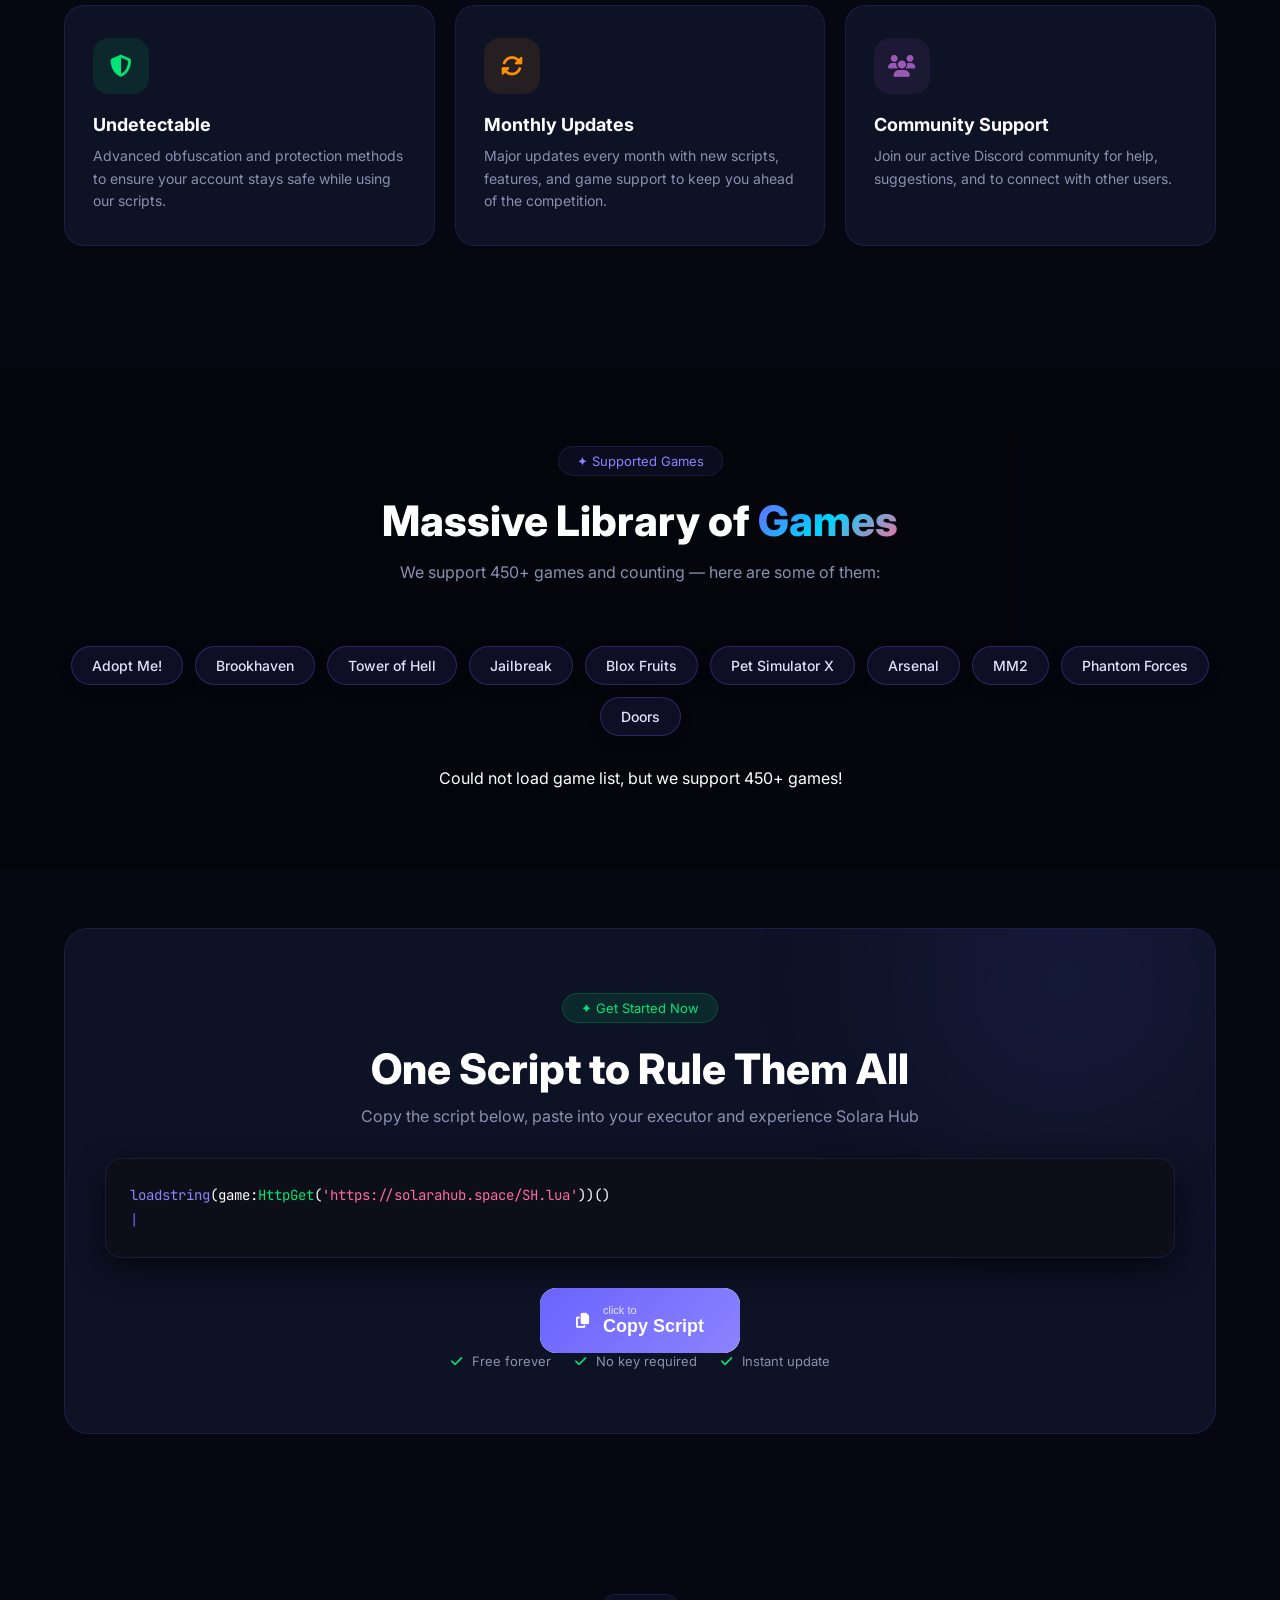
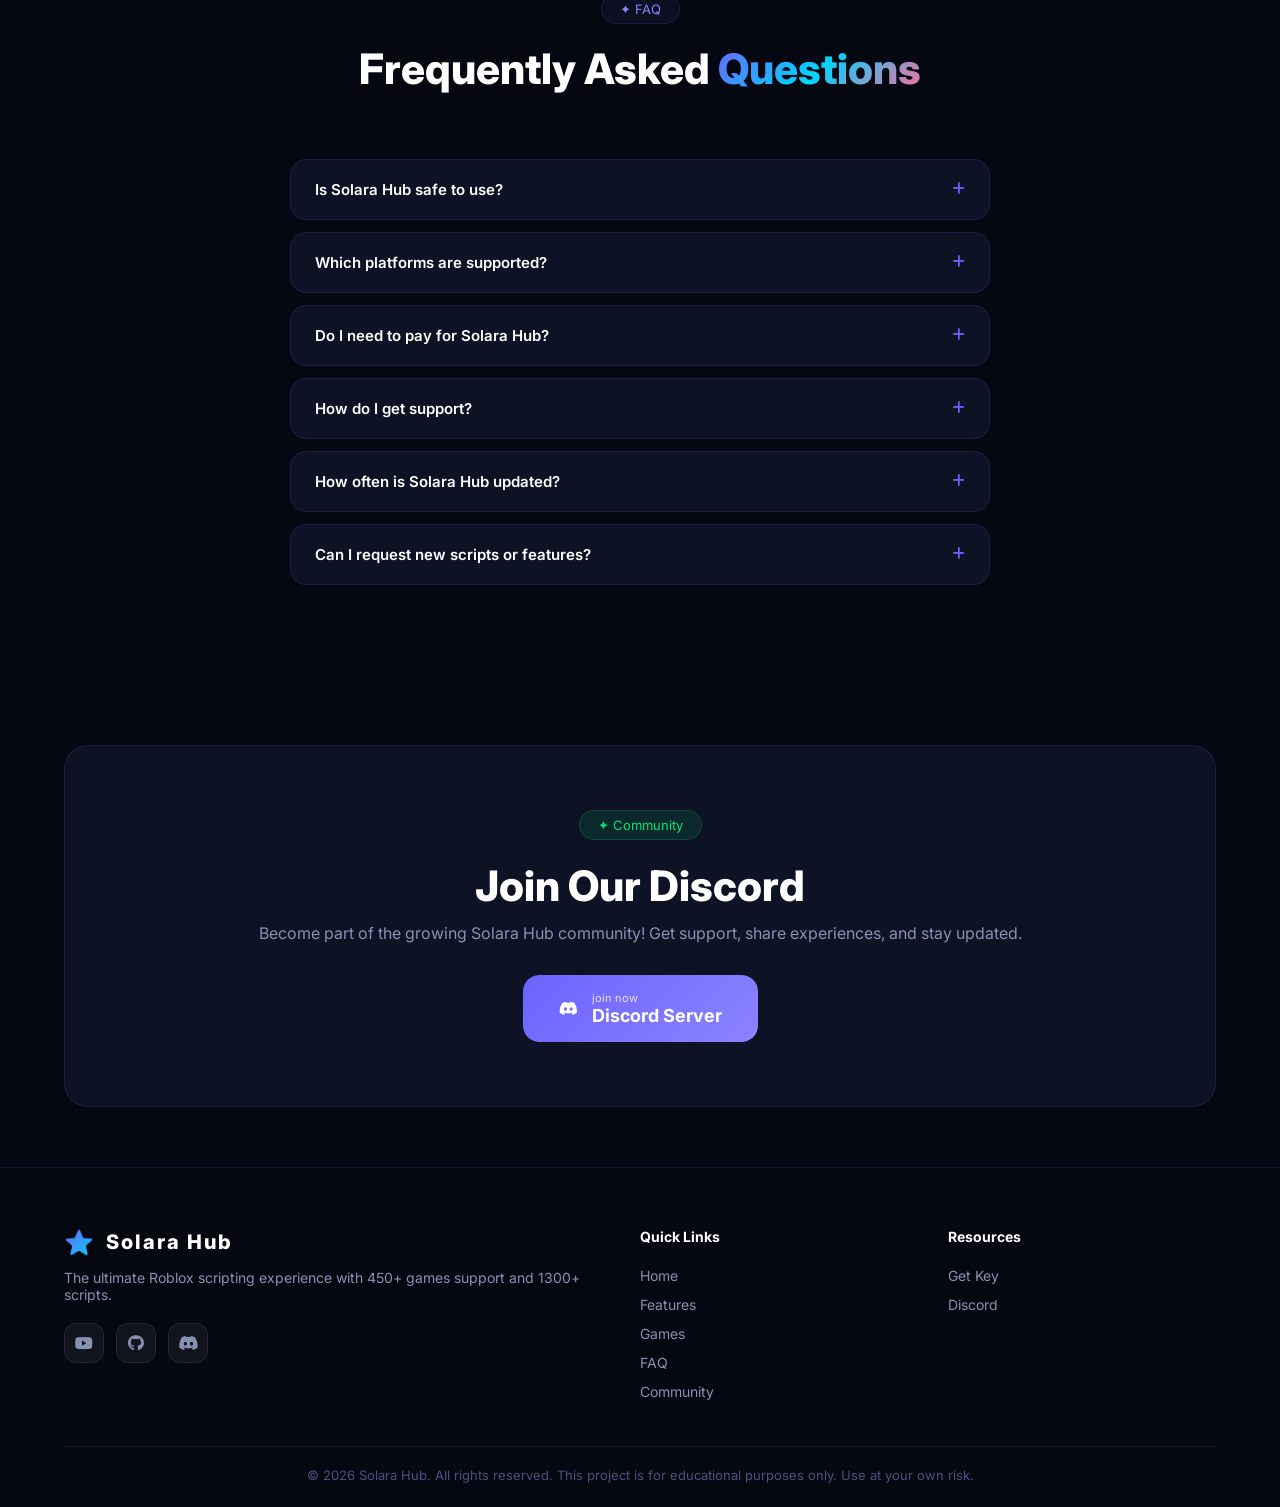
==== commit 48362e19: "Update index.html" ====
--- a/index.html
+++ b/index.html
@@ -4,21 +4,1276 @@
     <meta charset="UTF-8">
     <meta name="viewport" content="width=device-width, initial-scale=1.0">
     <title>Solara Hub — The Ultimate Roblox Script Hub</title>
-    <link rel="stylesheet" href="style.css">
     <link href="https://fonts.googleapis.com/css2?family=Inter:wght@300;400;500;600;700;800;900&family=JetBrains+Mono:wght@400;500&display=swap" rel="stylesheet">
     <link rel="stylesheet" href="https://cdnjs.cloudflare.com/ajax/libs/font-awesome/6.5.0/css/all.min.css">
-    <!-- Для фавиконки звезда -->
     <link rel="icon" href="data:image/svg+xml,<svg xmlns='http://www.w3.org/2000/svg' viewBox='0 0 100 100'><text y='.9em' font-size='90' fill='%23a855f7'>⭐</text></svg>">
+    <style>
+        * {
+            margin: 0;
+            padding: 0;
+            box-sizing: border-box;
+        }
+
+        :root {
+            --bg-dark: #050810;
+            --bg-deep: #0a0e1a;
+            --bg-card: #0d1225;
+            --bg-card-hover: #111836;
+            --accent: #6c63ff;
+            --accent-light: #8b83ff;
+            --cyan: #00d4ff;
+            --pink: #ff6b9d;
+            --purple: #9b59b6;
+            --green: #00e676;
+            --orange: #ff9100;
+            --text: #ffffff;
+            --text-muted: #8892b0;
+            --text-dim: #4a5280;
+            --border: rgba(108, 99, 255, 0.15);
+            --glow: rgba(108,  99, 255, 0.4);
+        }
+
+        html {
+            scroll-behavior: smooth;
+            overflow-x: hidden;
+        }
+
+        body {
+            font-family: 'Inter', -apple-system, sans-serif;
+            background: var(--bg-dark);
+            color: var(--text);
+            overflow-x: hidden;
+        }
+
+        .container {
+            max-width: 1200px;
+            margin: 0 auto;
+            padding: 0 24px;
+        }
+
+        .stars-container {
+            position: fixed;
+            top: 0;
+            left: 0;
+            width: 100%;
+            height: 100%;
+            pointer-events: none;
+            z-index: 0;
+        }
+
+        .star {
+            position: absolute;
+            border-radius: 50%;
+            background: white;
+            animation: twinkle var(--duration) ease-in-out infinite alternate;
+            animation-delay: var(--delay);
+        }
+
+        .star.colored {
+            box-shadow: 0 0 6px var(--color), 0 0 12px var(--color);
+        }
+
+        @keyframes twinkle {
+            0% { opacity: var(--from-opacity); transform: scale(1); }
+            100% { opacity: var(--to-opacity); transform: scale(1.3); }
+        }
+
+        .nebula {
+            position: fixed;
+            border-radius: 50%;
+            pointer-events: none;
+            z-index: 0;
+            filter: blur(80px);
+        }
+
+        .nebula-1 {
+            width: 600px;
+            height: 600px;
+            background: radial-gradient(circle, rgba(108, 99, 255, 0.08), transparent 70%);
+            top: -200px;
+            left: -200px;
+            animation: nebulaDrift 20s ease-in-out infinite alternate;
+        }
+
+        .nebula-2 {
+            width: 500px;
+            height: 500px;
+            background: radial-gradient(circle, rgba(255, 107, 157, 0.06), transparent 70%);
+            bottom: -150px;
+            right: -150px;
+            animation: nebulaDrift 25s ease-in-out infinite alternate-reverse;
+        }
+
+        .nebula-3 {
+            width: 400px;
+            height: 400px;
+            background: radial-gradient(circle, rgba(0, 212, 255, 0.05), transparent 70%);
+            top: 50%;
+            left: 60%;
+            animation: nebulaDrift 18s ease-in-out infinite alternate;
+        }
+
+        .nebula-4 {
+            width: 350px;
+            height: 350px;
+            background: radial-gradient(circle, rgba(155, 89, 182, 0.06), transparent 70%);
+            top: 30%;
+            left: 10%;
+            animation: nebulaDrift 22s ease-in-out infinite alternate-reverse;
+        }
+
+        @keyframes nebulaDrift {
+            0% { transform: translate(0, 0) scale(1); }
+            50% { transform: translate(40px, -30px) scale(1.1); }
+            100% { transform: translate(-20px, 20px) scale(0.95); }
+        }
+
+        .shooting-star {
+            position: fixed;
+            width: 150px;
+            height: 1px;
+            background: linear-gradient(90deg, white, transparent);
+            opacity: 0;
+            z-index: 1;
+            animation: shoot var(--shoot-duration, 3s) linear infinite;
+            animation-delay: var(--shoot-delay, 0s);
+            top: var(--shoot-top, 20%);
+            left: -150px;
+            transform: rotate(-15deg);
+        }
+
+        .shooting-star:nth-child(1) { --shoot-duration: 2.5s; --shoot-delay: 1s; --shoot-top: 15%; }
+        .shooting-star:nth-child(2) { --shoot-duration: 3.5s; --shoot-delay: 4s; --shoot-top: 35%; }
+        .shooting-star:nth-child(3) { --shoot-duration: 2s; --shoot-delay: 7s; --shoot-top: 55%; }
+        .shooting-star:nth-child(4) { --shoot-duration: 4s; --shoot-delay: 10s; --shoot-top: 25%; }
+        .shooting-star:nth-child(5) { --shoot-duration: 3s; --shoot-delay: 14s; --shoot-top: 70%; }
+
+        @keyframes shoot {
+            0% { left: -150px; opacity: 0; }
+            5% { opacity: 1; }
+            70% { opacity: 1; }
+            100% { left: 110vw; opacity: 0; }
+        }
+
+        .cursor-glow {
+            position: fixed;
+            width: 300px;
+            height: 300px;
+            background: radial-gradient(circle, rgba(108, 99, 255, 0.06), transparent 70%);
+            border-radius: 50%;
+            pointer-events: none;
+            z-index: 1;
+            transform: translate(-50%, -50%);
+            transition: transform 0.1s ease;
+        }
+
+        .navbar {
+            position: fixed;
+            top: 0;
+            left: 0;
+            right: 0;
+            z-index: 1000;
+            padding: 16px 0;
+            transition: all 0.3s ease;
+        }
+
+        .navbar.scrolled {
+            background: rgba(5, 8, 16, 0.9);
+            backdrop-filter: blur(20px);
+            border-bottom: 1px solid var(--border);
+            padding: 10px 0;
+        }
+
+        .nav-container {
+            max-width: 1200px;
+            margin: 0 auto;
+            padding: 0 24px;
+            display: flex;
+            align-items: center;
+            justify-content: space-between;
+        }
+
+        .nav-logo {
+            display: flex;
+            align-items: center;
+            gap: 10px;
+            text-decoration: none;
+            color: white;
+            font-size: 20px;
+            font-weight: 800;
+            letter-spacing: 2px;
+        }
+
+        .logo-icon {
+            font-size: 24px;
+            background: linear-gradient(135deg, var(--accent), var(--cyan));
+            -webkit-background-clip: text;
+            -webkit-text-fill-color: transparent;
+            animation: logoSpin 4s linear infinite;
+        }
+
+        @keyframes logoSpin {
+            0%, 100% { transform: rotate(0deg) scale(1); }
+            25% { transform: rotate(90deg) scale(1.1); }
+            50% { transform: rotate(180deg) scale(1); }
+            75% { transform: rotate(270deg) scale(1.1); }
+        }
+
+        .logo-text {
+            background: linear-gradient(135deg, #fff, #ccc);
+            -webkit-background-clip: text;
+            -webkit-text-fill-color: transparent;
+        }
+
+        .nav-links {
+            display: flex;
+            list-style: none;
+            gap: 32px;
+        }
+
+        .nav-link {
+            color: var(--text-muted);
+            text-decoration: none;
+            font-size: 14px;
+            font-weight: 500;
+            transition: all 0.3s ease;
+            position: relative;
+            padding: 4px 0;
+        }
+
+        .nav-link::after {
+            content: '';
+            position: absolute;
+            bottom: -2px;
+            left: 0;
+            width: 0;
+            height: 2px;
+            background: linear-gradient(90deg, var(--accent), var(--cyan));
+            border-radius: 2px;
+            transition: width 0.3s ease;
+        }
+
+        .nav-link:hover, .nav-link.active {
+            color: white;
+        }
+
+        .nav-link:hover::after, .nav-link.active::after {
+            width: 100%;
+        }
+
+        .nav-cta {
+            display: flex;
+            align-items: center;
+            gap: 8px;
+            padding: 10px 22px;
+            background: linear-gradient(135deg, var(--accent), #8b83ff);
+            color: white;
+            text-decoration: none;
+            border-radius: 12px;
+            font-size: 14px;
+            font-weight: 600;
+            transition: all 0.3s ease;
+            overflow: hidden;
+        }
+
+        .nav-cta:hover {
+            transform: translateY(-2px);
+            box-shadow: 0 8px 30px rgba(108, 99, 255, 0.4);
+        }
+
+        .mobile-toggle {
+            display: none;
+            flex-direction: column;
+            gap: 5px;
+            background: none;
+            border: none;
+            cursor: pointer;
+            padding: 5px;
+        }
+
+        .mobile-toggle span {
+            width: 24px;
+            height: 2px;
+            background: white;
+            border-radius: 2px;
+            transition: all 0.3s ease;
+        }
+
+        .hero {
+            min-height: 100vh;
+            display: flex;
+            flex-direction: column;
+            align-items: center;
+            justify-content: center;
+            position: relative;
+            z-index: 2;
+            padding: 120px 24px 60px;
+            text-align: center;
+        }
+
+        .hero-content {
+            max-width: 800px;
+        }
+
+        .hero-badge {
+            display: inline-flex;
+            align-items: center;
+            gap: 8px;
+            padding: 8px 20px;
+            background: rgba(108, 99, 255, 0.1);
+            border: 1px solid rgba(108, 99, 255, 0.2);
+            border-radius: 50px;
+            font-size: 13px;
+            color: var(--accent-light);
+            margin-bottom: 32px;
+            animation: badgePulse 3s ease-in-out infinite;
+        }
+
+        .badge-dot {
+            width: 8px;
+            height: 8px;
+            background: var(--green);
+            border-radius: 50%;
+            animation: dotPulse 2s ease-in-out infinite;
+        }
+
+        @keyframes dotPulse {
+            0%, 100% { opacity: 1; transform: scale(1); }
+            50% { opacity: 0.5; transform: scale(0.8); }
+        }
+
+        @keyframes badgePulse {
+            0%, 100% { box-shadow: 0 0 0 0 rgba(108, 99, 255, 0.1); }
+            50% { box-shadow: 0 0 0 8px rgba(108, 99, 255, 0); }
+        }
+
+        .hero-title {
+            margin-bottom: 24px;
+        }
+
+        .title-line {
+            display: block;
+            font-size: 18px;
+            font-weight: 400;
+            color: var(--text-muted);
+            letter-spacing: 4px;
+            text-transform: uppercase;
+            margin-bottom: 8px;
+        }
+
+        .title-main {
+            display: inline-flex;
+            font-size: clamp(60px, 12vw, 100px);
+            font-weight: 900;
+            letter-spacing: 8px;
+        }
+
+        .letter {
+            display: inline-block;
+            background: linear-gradient(135deg, #ffffff 0%, var(--accent) 40%, var(--cyan) 70%, var(--pink) 100%);
+            -webkit-background-clip: text;
+            -webkit-text-fill-color: transparent;
+            animation: letterFloat 3s ease-in-out infinite;
+            animation-delay: calc(var(--i) * 0.15s);
+        }
+
+        .letter.space {
+            min-width: 0.5em;
+        }
+
+        @keyframes letterFloat {
+            0%, 100% { transform: translateY(0); }
+            50% { transform: translateY(-8px); }
+        }
+
+        .hero-subtitle {
+            font-size: 18px;
+            color: var(--text-muted);
+            line-height: 1.7;
+            margin-bottom: 40px;
+            max-width: 550px;
+            margin-left: auto;
+            margin-right: auto;
+        }
+
+        .hero-buttons {
+            display: flex;
+            gap: 16px;
+            justify-content: center;
+            flex-wrap: wrap;
+            margin-bottom: 48px;
+        }
+
+        .btn {
+            position: relative;
+            display: inline-flex;
+            align-items: center;
+            text-decoration: none;
+            border-radius: 14px;
+            font-weight: 600;
+            font-size: 15px;
+            transition: all 0.3s ease;
+            overflow: hidden;
+            cursor: pointer;
+            border: none;
+        }
+
+        .btn-content {
+            position: relative;
+            z-index: 2;
+            display: flex;
+            align-items: center;
+            gap: 10px;
+            padding: 14px 32px;
+        }
+
+        .btn-primary {
+            color: white;
+        }
+
+        .btn-primary .btn-bg {
+            position: absolute;
+            inset: 0;
+            background: linear-gradient(135deg, var(--accent), #8b83ff, var(--cyan));
+            background-size: 200% 200%;
+            animation: gradientShift 3s ease infinite;
+            z-index: 1;
+            border-radius: 14px;
+        }
+
+        @keyframes gradientShift {
+            0% { background-position: 0% 50%; }
+            50% { background-position: 100% 50%; }
+            100% { background-position: 0% 50%; }
+        }
+
+        .btn-primary:hover {
+            transform: translateY(-3px);
+            box-shadow: 0 12px 40px rgba(108, 99, 255, 0.5);
+        }
+
+        .btn-primary:active {
+            transform: translateY(-1px) scale(0.98);
+        }
+
+        .btn-secondary {
+            color: white;
+            background: rgba(255, 255, 255, 0.05);
+            border: 1px solid rgba(255, 255, 255, 0.1);
+            backdrop-filter: blur(10px);
+        }
+
+        .btn-secondary:hover {
+            background: rgba(255, 255, 255, 0.1);
+            border-color: rgba(108, 99, 255, 0.3);
+            transform: translateY(-3px);
+            box-shadow: 0 8px 30px rgba(108, 99, 255, 0.2);
+        }
+
+        .hero-stats {
+            display: flex;
+            align-items: center;
+            justify-content: center;
+            gap: 32px;
+        }
+
+        .hero-stat {
+            text-align: center;
+        }
+
+        .stat-number {
+            display: block;
+            font-size: 28px;
+            font-weight: 800;
+            background: linear-gradient(135deg, white, var(--accent-light));
+            -webkit-background-clip: text;
+            -webkit-text-fill-color: transparent;
+        }
+
+        .stat-label {
+            font-size: 12px;
+            color: var(--text-dim);
+            text-transform: uppercase;
+            letter-spacing: 2px;
+            margin-top: 4px;
+        }
+
+        .hero-stat-divider {
+            width: 1px;
+            height: 40px;
+            background: linear-gradient(to bottom, transparent, var(--text-dim), transparent);
+        }
+
+        .hero-preview {
+            margin-top: 60px;
+            position: relative;
+        }
+
+        .preview-window {
+            background: var(--bg-card);
+            border-radius: 16px;
+            border: 1px solid var(--border);
+            overflow: hidden;
+            width: 600px;
+            max-width: 90vw;
+            margin: 0 auto;
+            box-shadow: 0 20px 60px rgba(0, 0, 0, 0.5);
+            position: relative;
+            z-index: 2;
+        }
+
+        .preview-glow {
+            position: absolute;
+            inset: -20px;
+            background: radial-gradient(ellipse at center, rgba(108, 99, 255, 0.15), transparent 70%);
+            z-index: 1;
+            filter: blur(40px);
+        }
+
+        .preview-titlebar {
+            display: flex;
+            align-items: center;
+            padding: 12px 16px;
+            background: rgba(255, 255, 255, 0.03);
+            border-bottom: 1px solid var(--border);
+        }
+
+        .preview-dots {
+            display: flex;
+            gap: 6px;
+            margin-right: 16px;
+        }
+
+        .dot {
+            width: 10px;
+            height: 10px;
+            border-radius: 50%;
+            background: var(--text-dim);
+        }
+
+        .dot.red { background: #ff5f57; }
+        .dot.yellow { background: #ffbd2e; }
+        .dot.green { background: #28c840; }
+
+        .preview-title {
+            font-size: 12px;
+            color: var(--text-muted);
+        }
+
+        .preview-body {
+            display: flex;
+            min-height: 200px;
+        }
+
+        .preview-sidebar {
+            width: 48px;
+            background: rgba(255, 255, 255, 0.02);
+            border-right: 1px solid var(--border);
+            display: flex;
+            flex-direction: column;
+            align-items: center;
+            padding: 12px 0;
+            gap: 8px;
+        }
+
+        .preview-nav-item {
+            width: 34px;
+            height: 34px;
+            display: flex;
+            align-items: center;
+            justify-content: center;
+            border-radius: 8px;
+            font-size: 14px;
+            cursor: default;
+            transition: background 0.2s;
+        }
+
+        .preview-nav-item.active {
+            background: rgba(108, 99, 255, 0.15);
+        }
+
+        .preview-content {
+            flex: 1;
+            padding: 16px;
+            display: flex;
+            flex-direction: column;
+            justify-content: space-between;
+        }
+
+        .preview-code {
+            font-family: 'JetBrains Mono', monospace;
+            font-size: 12px;
+            line-height: 1.8;
+        }
+
+        .code-comment { color: #4a5280; }
+        .code-keyword { color: var(--accent-light); }
+        .code-var { color: var(--cyan); }
+        .code-func { color: var(--green); }
+        .code-string { color: var(--pink); }
+        .code-cursor {
+            color: var(--accent);
+            animation: cursorBlink 1s step-end infinite;
+        }
+
+        @keyframes cursorBlink {
+            0%, 100% { opacity: 1; }
+            50% { opacity: 0; }
+        }
+
+        .preview-buttons {
+            display: flex;
+            gap: 8px;
+            margin-top: 16px;
+        }
+
+        .preview-btn {
+            padding: 6px 16px;
+            border-radius: 8px;
+            font-size: 11px;
+            background: rgba(108, 99, 255, 0.1);
+            border: 1px solid rgba(108, 99, 255, 0.15);
+            color: white;
+            cursor: default;
+            transition: all 0.2s;
+        }
+
+        .preview-btn:hover {
+            background: rgba(108, 99, 255, 0.2);
+        }
+
+        .hero-scroll {
+            position: absolute;
+            bottom: 30px;
+            left: 50%;
+            transform: translateX(-50%);
+            display: flex;
+            flex-direction: column;
+            align-items: center;
+            gap: 8px;
+            color: var(--text-dim);
+            font-size: 11px;
+            letter-spacing: 2px;
+            text-transform: uppercase;
+        }
+
+        .scroll-arrow {
+            animation: scrollBounce 2s ease-in-out infinite;
+        }
+
+        @keyframes scrollBounce {
+            0%, 100% { transform: translateY(0); }
+            50% { transform: translateY(8px); }
+        }
+
+        .section-header {
+            text-align: center;
+            margin-bottom: 64px;
+        }
+
+        .section-badge {
+            display: inline-block;
+            padding: 6px 18px;
+            background: rgba(108, 99, 255, 0.08);
+            border: 1px solid rgba(108, 99, 255, 0.15);
+            border-radius: 50px;
+            font-size: 13px;
+            color: var(--accent-light);
+            margin-bottom: 20px;
+        }
+
+        .section-title {
+            font-size: clamp(28px, 5vw, 42px);
+            font-weight: 800;
+            margin-bottom: 16px;
+            line-height: 1.2;
+        }
+
+        .gradient-text {
+            background: linear-gradient(135deg, var(--accent), var(--cyan), var(--pink));
+            -webkit-background-clip: text;
+            -webkit-text-fill-color: transparent;
+        }
+
+        .section-subtitle {
+            font-size: 16px;
+            color: var(--text-muted);
+            max-width: 500px;
+            margin: 0 auto;
+        }
+
+        .features {
+            position: relative;
+            z-index: 2;
+            padding: 120px 0;
+        }
+
+        .features-grid {
+            display: grid;
+            grid-template-columns: repeat(3, 1fr);
+            gap: 20px;
+        }
+
+        .feature-card {
+            background: var(--bg-card);
+            border: 1px solid var(--border);
+            border-radius: 20px;
+            padding: 32px 28px;
+            transition: all 0.4s cubic-bezier(0.4, 0, 0.2, 1);
+            position: relative;
+            overflow: hidden;
+        }
+
+        .feature-card:hover {
+            transform: translateY(-8px);
+            border-color: rgba(108, 99, 255, 0.3);
+            box-shadow: 0 20px 50px rgba(108, 99, 255, 0.15);
+        }
+
+        .feature-card .feature-decoration {
+            position: absolute;
+            top: 0;
+            left: 0;
+            right: 0;
+            height: 2px;
+            background: linear-gradient(90deg, transparent, var(--accent), transparent);
+            opacity: 0;
+            transition: opacity 0.4s ease;
+        }
+
+        .feature-card:hover .feature-decoration {
+            opacity: 1;
+        }
+
+        .feature-icon {
+            width: 56px;
+            height: 56px;
+            border-radius: 16px;
+            display: flex;
+            align-items: center;
+            justify-content: center;
+            font-size: 22px;
+            margin-bottom: 20px;
+            position: relative;
+            background: rgba(108, 99, 255, 0.1);
+            color: var(--accent);
+        }
+
+        .feature-icon.cyan { background: rgba(0, 212, 255, 0.1); color: var(--cyan); }
+        .feature-icon.pink { background: rgba(255, 107, 157, 0.1); color: var(--pink); }
+        .feature-icon.green { background: rgba(0, 230, 118, 0.1); color: var(--green); }
+        .feature-icon.orange { background: rgba(255, 145, 0, 0.1); color: var(--orange); }
+        .feature-icon.purple { background: rgba(155, 89, 182, 0.1); color: var(--purple); }
+
+        .icon-glow {
+            position: absolute;
+            inset: -10px;
+            background: radial-gradient(circle, rgba(108, 99, 255, 0.2), transparent 70%);
+            border-radius: 50%;
+            opacity: 0;
+            transition: opacity 0.4s ease;
+        }
+
+        .icon-glow.cyan { background: radial-gradient(circle, rgba(0, 212, 255, 0.2), transparent 70%); }
+        .icon-glow.pink { background: radial-gradient(circle, rgba(255, 107, 157, 0.2), transparent 70%); }
+        .icon-glow.green { background: radial-gradient(circle, rgba(0, 230, 118, 0.2), transparent 70%); }
+        .icon-glow.orange { background: radial-gradient(circle, rgba(255, 145, 0, 0.2), transparent 70%); }
+        .icon-glow.purple { background: radial-gradient(circle, rgba(155, 89, 182, 0.2), transparent 70%); }
+
+        .feature-card:hover .icon-glow { opacity: 1; }
+
+        .feature-card h3 {
+            font-size: 18px;
+            font-weight: 700;
+            margin-bottom: 10px;
+        }
+
+        .feature-card p {
+            color: var(--text-muted);
+            font-size: 14px;
+            line-height: 1.6;
+        }
+
+        .games-section {
+            position: relative;
+            z-index: 2;
+            padding: 80px 0;
+            background: rgba(0,0,0,0.2);
+        }
+
+        .games-grid {
+            display: flex;
+            flex-wrap: wrap;
+            gap: 12px;
+            justify-content: center;
+            margin-top: 40px;
+        }
+
+        .game-tag {
+            background: rgba(108, 99, 255, 0.1);
+            border: 1px solid rgba(108, 99, 255, 0.3);
+            backdrop-filter: blur(4px);
+            padding: 10px 20px;
+            border-radius: 40px;
+            font-weight: 500;
+            color: #e0e0ff;
+            transition: all 0.3s ease;
+            font-size: 14px;
+            box-shadow: 0 5px 15px rgba(0,0,0,0.2);
+        }
+
+        .game-tag:hover {
+            border-color: var(--accent);
+            transform: translateY(-3px);
+            box-shadow: 0 10px 25px rgba(108, 99, 255, 0.3);
+            background: rgba(108, 99, 255, 0.2);
+            color: white;
+        }
+
+        .download-section {
+            position: relative;
+            z-index: 2;
+            padding: 60px 0;
+        }
+
+        .download-card {
+            background: var(--bg-card);
+            border: 1px solid var(--border);
+            border-radius: 24px;
+            padding: 64px 40px;
+            text-align: center;
+            position: relative;
+            overflow: hidden;
+        }
+
+        .download-bg {
+            position: absolute;
+            inset: 0;
+            overflow: hidden;
+        }
+
+        .download-nebula {
+            position: absolute;
+            width: 500px;
+            height: 500px;
+            background: radial-gradient(circle, rgba(108, 99, 255, 0.12), transparent 70%);
+            top: -200px;
+            right: -100px;
+            filter: blur(60px);
+        }
+
+        .download-content {
+            position: relative;
+            z-index: 2;
+        }
+
+        .download-badge {
+            display: inline-block;
+            padding: 6px 18px;
+            background: rgba(0, 230, 118, 0.1);
+            border: 1px solid rgba(0, 230, 118, 0.2);
+            border-radius: 50px;
+            font-size: 13px;
+            color: var(--green);
+            margin-bottom: 20px;
+        }
+
+        .download-content h2 {
+            font-size: 42px;
+            font-weight: 800;
+            margin-bottom: 12px;
+        }
+
+        .download-content p {
+            font-size: 16px;
+            color: var(--text-muted);
+            margin-bottom: 32px;
+        }
+
+        .script-box {
+            background: #0c0f17;
+            border-radius: 16px;
+            padding: 24px;
+            margin: 30px 0;
+            border: 1px solid var(--border);
+            font-family: 'JetBrains Mono', monospace;
+            text-align: left;
+            position: relative;
+            box-shadow: 0 10px 30px rgba(0,0,0,0.6);
+        }
+
+        .script-box .preview-code {
+            font-size: 14px;
+        }
+
+        .btn-download {
+            display: inline-flex;
+            color: white;
+            border-radius: 16px;
+        }
+
+        .btn-download .btn-bg {
+            position: absolute;
+            inset: 0;
+            background: linear-gradient(135deg, var(--accent), #8b83ff, var(--cyan));
+            background-size: 200% 200%;
+            animation: gradientShift 3s ease infinite;
+            z-index: 1;
+            border-radius: 16px;
+        }
+
+        .btn-download .btn-content {
+            padding: 16px 36px;
+            gap: 14px;
+        }
+
+        .btn-download:hover {
+            transform: translateY(-3px);
+            box-shadow: 0 16px 50px rgba(108, 99, 255, 0.5);
+        }
+
+        .btn-text {
+            display: flex;
+            flex-direction: column;
+            text-align: left;
+        }
+
+        .btn-small {
+            font-size: 11px;
+            opacity: 0.8;
+            font-weight: 400;
+        }
+
+        .btn-large {
+            font-size: 18px;
+            font-weight: 700;
+        }
+
+        .download-info {
+            display: flex;
+            gap: 24px;
+            justify-content: center;
+            color: var(--text-muted);
+            font-size: 13px;
+        }
+
+        .download-info i {
+            color: var(--green);
+            margin-right: 6px;
+        }
+
+        .faq-section {
+            position: relative;
+            z-index: 2;
+            padding: 100px 0;
+        }
+
+        .faq-list {
+            max-width: 700px;
+            margin: 0 auto;
+            display: flex;
+            flex-direction: column;
+            gap: 12px;
+        }
+
+        .faq-item {
+            background: var(--bg-card);
+            border: 1px solid var(--border);
+            border-radius: 16px;
+            overflow: hidden;
+            transition: all 0.3s ease;
+        }
+
+        .faq-item:hover {
+            border-color: rgba(108, 99, 255, 0.25);
+        }
+
+        .faq-item.active {
+            border-color: rgba(108, 99, 255, 0.3);
+            box-shadow: 0 8px 30px rgba(108, 99, 255, 0.1);
+        }
+
+        .faq-question {
+            display: flex;
+            justify-content: space-between;
+            align-items: center;
+            padding: 20px 24px;
+            cursor: pointer;
+            font-weight: 600;
+            font-size: 15px;
+            transition: color 0.3s ease;
+        }
+
+        .faq-question:hover { color: var(--accent-light); }
+
+        .faq-question i {
+            font-size: 14px;
+            color: var(--accent);
+            transition: transform 0.3s ease;
+        }
+
+        .faq-item.active .faq-question i {
+            transform: rotate(45deg);
+        }
+
+        .faq-answer {
+            max-height: 0;
+            overflow: hidden;
+            transition: max-height 0.4s ease-out, padding 0.3s ease;
+        }
+
+        .faq-item.active .faq-answer {
+            max-height: 200px;
+            padding: 0 24px 20px;
+        }
+
+        .faq-answer p {
+            color: var(--text-muted);
+            font-size: 14px;
+            line-height: 1.7;
+        }
+
+        .footer {
+            position: relative;
+            z-index: 2;
+            border-top: 1px solid var(--border);
+            padding: 60px 0 24px;
+        }
+
+        .footer-grid {
+            display: grid;
+            grid-template-columns: 2fr 1fr 1fr;
+            gap: 40px;
+            margin-bottom: 40px;
+        }
+
+        .footer-logo {
+            display: flex;
+            align-items: center;
+            gap: 10px;
+            font-size: 20px;
+            font-weight: 800;
+            letter-spacing: 2px;
+            margin-bottom: 12px;
+            color: white;
+        }
+
+        .footer-brand p {
+            color: var(--text-muted);
+            font-size: 14px;
+            margin-bottom: 20px;
+        }
+
+        .footer-socials {
+            display: flex;
+            gap: 12px;
+        }
+
+        .social-link {
+            width: 40px;
+            height: 40px;
+            display: flex;
+            align-items: center;
+            justify-content: center;
+            border-radius: 12px;
+            background: rgba(255, 255, 255, 0.05);
+            border: 1px solid rgba(255, 255, 255, 0.08);
+            color: var(--text-muted);
+            text-decoration: none;
+            font-size: 16px;
+            transition: all 0.3s ease;
+        }
+
+        .social-link:hover {
+            background: rgba(108, 99, 255, 0.15);
+            border-color: rgba(108, 99, 255, 0.3);
+            color: var(--accent-light);
+            transform: translateY(-3px);
+        }
+
+        .footer-links h4 {
+            font-size: 14px;
+            font-weight: 700;
+            margin-bottom: 16px;
+            color: white;
+        }
+
+        .footer-links a {
+            display: block;
+            color: var(--text-muted);
+            text-decoration: none;
+            font-size: 14px;
+            padding: 6px 0;
+            transition: color 0.3s ease;
+        }
+
+        .footer-links a:hover {
+            color: var(--accent-light);
+        }
+
+        .footer-bottom {
+            border-top: 1px solid var(--border);
+            padding-top: 20px;
+            text-align: center;
+        }
+
+        .footer-bottom p {
+            color: var(--text-dim);
+            font-size: 13px;
+        }
+
+        .toast {
+            position: fixed;
+            bottom: 30px;
+            left: 50%;
+            transform: translateX(-50%) translateY(20px);
+            background: var(--bg-card);
+            border: 1px solid var(--accent);
+            border-radius: 60px;
+            padding: 14px 30px;
+            color: white;
+            font-weight: 500;
+            backdrop-filter: blur(10px);
+            z-index: 9999;
+            opacity: 0;
+            transition: opacity 0.3s, transform 0.3s;
+            box-shadow: 0 0 30px var(--accent);
+            display: flex;
+            align-items: center;
+            gap: 10px;
+        }
+
+        .toast.show {
+            opacity: 1;
+            transform: translateX(-50%) translateY(0);
+        }
+
+        .toast i {
+            color: var(--green);
+            font-size: 18px;
+        }
+
+        [data-aos] {
+            opacity: 0;
+            transform: translateY(30px);
+            transition: all 0.7s cubic-bezier(0.4, 0, 0.2, 1);
+        }
+
+        [data-aos].aos-animate {
+            opacity: 1;
+            transform: translateY(0);
+        }
+
+        [data-aos="fade-down"] {
+            transform: translateY(-30px);
+        }
+
+        [data-aos="fade-down"].aos-animate {
+            transform: translateY(0);
+        }
+
+        [data-aos="fade-right"] {
+            transform: translateX(-40px);
+        }
+
+        [data-aos="fade-right"].aos-animate {
+            transform: translateX(0);
+        }
+
+        [data-aos="fade-left"] {
+            transform: translateX(40px);
+        }
+
+        [data-aos="fade-left"].aos-animate {
+            transform: translateX(0);
+        }
+
+        [data-aos="zoom-in"] {
+            transform: scale(0.9);
+        }
+
+        [data-aos="zoom-in"].aos-animate {
+            transform: scale(1);
+        }
+
+        @media (max-width: 1024px) {
+            .features-grid {
+                grid-template-columns: repeat(2, 1fr);
+            }
+            .footer-grid {
+                grid-template-columns: 1fr 1fr;
+            }
+        }
+
+        @media (max-width: 768px) {
+            .nav-links { display: none; }
+            .nav-cta { display: none; }
+            .mobile-toggle { display: flex; }
+
+            .features-grid {
+                grid-template-columns: 1fr;
+            }
+
+            .hero-stats {
+                flex-direction: column;
+                gap: 16px;
+            }
+
+            .hero-stat-divider {
+                width: 40px;
+                height: 1px;
+            }
+
+            .footer-grid {
+                grid-template-columns: 1fr;
+            }
+
+            .download-content h2 {
+                font-size: 28px;
+            }
+
+            .title-main {
+                letter-spacing: 4px;
+            }
+        }
+
+        @media (max-width: 480px) {
+            .download-info {
+                flex-direction: column;
+                gap: 8px;
+            }
+        }
+
+        ::-webkit-scrollbar {
+            width: 8px;
+        }
+
+        ::-webkit-scrollbar-track {
+            background: var(--bg-dark);
+        }
+
+        ::-webkit-scrollbar-thumb {
+            background: rgba(108, 99, 255, 0.3);
+            border-radius: 4px;
+        }
+
+        ::-webkit-scrollbar-thumb:hover {
+            background: rgba(108, 99, 255, 0.5);
+        }
+
+        ::selection {
+            background: rgba(108, 99, 255, 0.3);
+            color: white;
+        }
+    </style>
 </head>
 <body>
-    <!-- ========== ЗВЁЗДНЫЙ ФОН ========== -->
     <div class="stars-container" id="starsContainer"></div>
     <div class="nebula nebula-1"></div>
     <div class="nebula nebula-2"></div>
     <div class="nebula nebula-3"></div>
     <div class="nebula nebula-4"></div>
 
-    <!-- ========== SHOOTING STARS ========== -->
     <div class="shooting-stars">
         <div class="shooting-star"></div>
         <div class="shooting-star"></div>
@@ -27,10 +1282,8 @@
         <div class="shooting-star"></div>
     </div>
 
-    <!-- ========== CURSOR GLOW ========== -->
     <div class="cursor-glow" id="cursorGlow"></div>
 
-    <!-- ========== НАВИГАЦИЯ ========== -->
     <nav class="navbar" id="navbar">
         <div class="nav-container">
             <a href="#" class="nav-logo">
@@ -56,7 +1309,6 @@
         </div>
     </nav>
 
-    <!-- ========== HERO SECTION ========== -->
     <section class="hero" id="home">
         <div class="hero-content">
             <div class="hero-badge" data-aos="fade-down">
@@ -73,7 +1325,7 @@
                     <span class="letter" style="--i:3">a</span>
                     <span class="letter" style="--i:4">r</span>
                     <span class="letter" style="--i:5">a</span>
-                    <span class="letter" style="--i:6"> </span>
+                    <span class="letter space" style="--i:6">&nbsp;</span>
                     <span class="letter" style="--i:7">H</span>
                     <span class="letter" style="--i:8">u</span>
                     <span class="letter" style="--i:9">b</span>
@@ -124,7 +1376,6 @@
             </div>
         </div>
 
-        <!-- Floating UI Preview (можно оставить как стильный элемент) -->
         <div class="hero-preview" data-aos="zoom-in" data-aos-delay="500">
             <div class="preview-window">
                 <div class="preview-titlebar">
@@ -166,7 +1417,6 @@
         </div>
     </section>
 
-    <!-- ========== FEATURES SECTION ========== (старый текст) -->
     <section class="features" id="features">
         <div class="container">
             <div class="section-header" data-aos="fade-up">
@@ -239,7 +1489,6 @@
         </div>
     </section>
 
-    <!-- ========== GAMES SECTION (динамическая загрузка с GitHub) ========== -->
     <section class="games-section" id="games">
         <div class="container">
             <div class="section-header" data-aos="fade-up">
@@ -247,15 +1496,12 @@
                 <h2 class="section-title">Massive Library of <span class="gradient-text">Games</span></h2>
                 <p class="section-subtitle">We support 450+ games and counting — here are some of them:</p>
             </div>
-            <div class="games-grid" id="gamesGrid" data-aos="fade-up">
-                <!-- Заполняется скриптом -->
-            </div>
+            <div class="games-grid" id="gamesGrid" data-aos="fade-up"></div>
             <div style="text-align: center; margin-top: 2rem;" id="gamesLoading">Loading game list from repository...</div>
         </div>
     </section>
 
-    <!-- ========== SCRIPT PANEL (как в старом сайте) ========== -->
-    <section class="download-section" id="get-started" style="padding: 60px 0;">
+    <section class="download-section" id="get-started">
         <div class="container">
             <div class="download-card" data-aos="fade-up">
                 <div class="download-bg">
@@ -265,10 +1511,11 @@
                     <span class="download-badge">✦ Get Started Now</span>
                     <h2>One Script to Rule Them All</h2>
                     <p>Copy the script below, paste into your executor and experience Solara Hub</p>
-                    <div class="script-box" style="background: rgba(0,0,0,0.4); border-radius: 16px; padding: 20px; margin: 30px 0; border: 1px solid var(--border);">
-                        <code style="display: block; font-family: 'JetBrains Mono'; font-size: 16px; color: var(--cyan); word-break: break-all;" id="scriptCode">
-                            loadstring(game:HttpGet('https://solarahub.space/SH.lua'))()
-                        </code>
+                    <div class="script-box">
+                        <div class="preview-code">
+                            <span class="code-keyword">loadstring</span>(game:<span class="code-func">HttpGet</span>(<span class="code-string">'https://solarahub.space/SH.lua'</span>))()<br>
+                            <span class="code-cursor">|</span>
+                        </div>
                     </div>
                     <div class="download-buttons">
                         <button class="btn btn-download" id="copyScriptBtn">
@@ -292,7 +1539,6 @@
         </div>
     </section>
 
-    <!-- ========== FAQ SECTION (старый текст) ========== -->
     <section class="faq-section" id="faq">
         <div class="container">
             <div class="section-header" data-aos="fade-up">
@@ -359,8 +1605,7 @@
         </div>
     </section>
 
-    <!-- ========== COMMUNITY SECTION ========== -->
-    <section class="download-section" id="community" style="padding: 60px 0;">
+    <section class="download-section" id="community">
         <div class="container">
             <div class="download-card" data-aos="fade-up">
                 <div class="download-content">
@@ -384,7 +1629,6 @@
         </div>
     </section>
 
-    <!-- ========== FOOTER ========== -->
     <footer class="footer">
         <div class="container">
             <div class="footer-grid">
@@ -420,9 +1664,174 @@
         </div>
     </footer>
 
-    <!-- Toast для копирования -->
-    <div class="toast" id="copyToast">✨ Script copied to clipboard!</div>
-
-    <script src="script.js"></script>
+    <div class="toast" id="copyToast">
+        <i class="fas fa-check-circle"></i>
+        <span>Script copied to clipboard!</span>
+    </div>
+
+    <script>
+        function createStars() {
+            const container = document.getElementById('starsContainer');
+            if (!container) return;
+            const starCount = 200;
+            const colors = [null, null, null, null, null, null, '#6c63ff', '#6c63ff', '#00d4ff', '#ff6b9d', '#9b59b6'];
+            for (let i = 0; i < starCount; i++) {
+                const star = document.createElement('div');
+                star.classList.add('star');
+                const size = Math.random() * 3 + 0.5;
+                const x = Math.random() * 100;
+                const y = Math.random() * 100;
+                const duration = Math.random() * 4 + 2;
+                const delay = Math.random() * 5;
+                const fromOpacity = Math.random() * 0.3 + 0.1;
+                const toOpacity = Math.random() * 0.5 + 0.5;
+                star.style.cssText = `width:${size}px;height:${size}px;left:${x}%;top:${y}%;--duration:${duration}s;--delay:${delay}s;--from-opacity:${fromOpacity};--to-opacity:${toOpacity};`;
+                const color = colors[Math.floor(Math.random() * colors.length)];
+                if (color) { star.classList.add('colored'); star.style.background = color; star.style.setProperty('--color', color); }
+                container.appendChild(star);
+            }
+        }
+
+        function initCursorGlow() {
+            const glow = document.getElementById('cursorGlow');
+            if (!glow) return;
+            document.addEventListener('mousemove', (e) => { glow.style.left = e.clientX + 'px'; glow.style.top = e.clientY + 'px'; });
+        }
+
+        function initNavbar() {
+            const navbar = document.getElementById('navbar');
+            if (!navbar) return;
+            window.addEventListener('scroll', () => { navbar.classList.toggle('scrolled', window.scrollY > 50); });
+            const sections = document.querySelectorAll('section[id]');
+            const navLinks = document.querySelectorAll('.nav-link');
+            window.addEventListener('scroll', () => {
+                let current = '';
+                sections.forEach(section => { const sectionTop = section.offsetTop - 200; if (window.scrollY >= sectionTop) current = section.getAttribute('id'); });
+                navLinks.forEach(link => { link.classList.remove('active'); if (link.getAttribute('href') === `#${current}`) link.classList.add('active'); });
+            });
+        }
+
+        function initSmoothScroll() {
+            document.querySelectorAll('a[href^="#"]').forEach(anchor => {
+                anchor.addEventListener('click', function(e) { e.preventDefault(); const target = document.querySelector(this.getAttribute('href')); if (target) target.scrollIntoView({ behavior: 'smooth', block: 'start' }); });
+            });
+        }
+
+        function animateCounters() {
+            const counters = document.querySelectorAll('.stat-number, .stat-value');
+            const observer = new IntersectionObserver((entries) => {
+                entries.forEach(entry => {
+                    if (entry.isIntersecting) {
+                        const target = parseInt(entry.target.getAttribute('data-target'));
+                        if (!target) return;
+                        let current = 0;
+                        const increment = target / 80;
+                        const timer = setInterval(() => {
+                            current += increment;
+                            if (current >= target) { current = target; clearInterval(timer); }
+                            entry.target.textContent = target >= 1000 ? Math.floor(current).toLocaleString() + '+' : Math.floor(current) + (target === 99 ? '%' : '+');
+                        }, 2000 / 80);
+                        observer.unobserve(entry.target);
+                    }
+                });
+            }, { threshold: 0.5 });
+            counters.forEach(counter => observer.observe(counter));
+        }
+
+        function initAOS() {
+            const elements = document.querySelectorAll('[data-aos]');
+            const observer = new IntersectionObserver((entries) => {
+                entries.forEach(entry => {
+                    if (entry.isIntersecting) {
+                        const delay = entry.target.getAttribute('data-aos-delay') || 0;
+                        setTimeout(() => { entry.target.classList.add('aos-animate'); }, parseInt(delay));
+                    }
+                });
+            }, { threshold: 0.1, rootMargin: '0px 0px -50px 0px' });
+            elements.forEach(el => observer.observe(el));
+        }
+
+        function toggleFaq(element) {
+            const faqItem = element.parentElement;
+            const isActive = faqItem.classList.contains('active');
+            document.querySelectorAll('.faq-item').forEach(item => item.classList.remove('active'));
+            if (!isActive) faqItem.classList.add('active');
+        }
+
+        function initMobileMenu() {
+            const toggle = document.getElementById('mobileToggle');
+            if (toggle) toggle.addEventListener('click', () => toggle.classList.toggle('active'));
+        }
+
+        function initTypingEffect() {
+            const cursor = document.querySelector('.code-cursor');
+            if (cursor) setInterval(() => { cursor.style.opacity = cursor.style.opacity === '0' ? '1' : '0'; }, 500);
+        }
+
+        function initParallax() {
+            window.addEventListener('scroll', () => {
+                const scrollY = window.scrollY;
+                document.querySelectorAll('.nebula').forEach((nebula, i) => { const speed = 0.02 + (i * 0.01); nebula.style.transform = `translateY(${scrollY * speed}px)`; });
+            });
+        }
+
+        function loadGames() {
+            const gamesGrid = document.getElementById('gamesGrid');
+            const loadingSpan = document.getElementById('gamesLoading');
+            if (!gamesGrid) return;
+            fetch('https://raw.githubusercontent.com/samuraa1/Solara-Hub/refs/heads/main/Games', { cache: "no-store" })
+                .then(res => { if (!res.ok) throw new Error('Network error'); return res.text(); })
+                .then(data => {
+                    const games = data.split('\n').map(line => line.trim()).filter(name => name.length > 0);
+                    if (loadingSpan) loadingSpan.style.display = 'none';
+                    if (games.length === 0) { gamesGrid.innerHTML = '<div style="color:gray">Games list is empty</div>'; return; }
+                    games.slice(0, 100).forEach(game => { const tag = document.createElement('span'); tag.className = 'game-tag'; tag.textContent = game; gamesGrid.appendChild(tag); });
+                    if (games.length > 100) { const more = document.createElement('span'); more.className = 'game-tag'; more.textContent = `and ${games.length - 100} more...`; gamesGrid.appendChild(more); }
+                })
+                .catch(() => {
+                    if (loadingSpan) loadingSpan.textContent = 'Could not load game list, but we support 450+ games!';
+                    const fallback = ['Adopt Me!', 'Brookhaven', 'Tower of Hell', 'Jailbreak', 'Blox Fruits', 'Pet Simulator X', 'Arsenal', 'MM2', 'Phantom Forces', 'Doors'];
+                    fallback.forEach(g => { const tag = document.createElement('span'); tag.className = 'game-tag'; tag.textContent = g; gamesGrid.appendChild(tag); });
+                });
+        }
+
+        function copyScript() {
+            const scriptText = "loadstring(game:HttpGet('https://solarahub.space/SH.lua'))()";
+            navigator.clipboard.writeText(scriptText).then(() => {
+                const toast = document.getElementById('copyToast');
+                if (toast) { toast.classList.add('show'); setTimeout(() => toast.classList.remove('show'), 2000); }
+            });
+        }
+
+        document.addEventListener('mousemove', (e) => {
+            const preview = document.querySelector('.preview-window');
+            if (preview) {
+                const rect = preview.getBoundingClientRect();
+                const centerX = rect.left + rect.width / 2;
+                const centerY = rect.top + rect.height / 2;
+                const deltaX = (e.clientX - centerX) / 50;
+                const deltaY = (e.clientY - centerY) / 50;
+                preview.style.transform = `perspective(1000px) rotateY(${deltaX}deg) rotateX(${-deltaY}deg)`;
+            }
+        });
+
+        document.addEventListener('DOMContentLoaded', () => {
+            createStars();
+            initCursorGlow();
+            initNavbar();
+            initSmoothScroll();
+            animateCounters();
+            initAOS();
+            initMobileMenu();
+            initTypingEffect();
+            initParallax();
+            loadGames();
+            document.getElementById('copyScriptBtn')?.addEventListener('click', copyScript);
+            document.getElementById('copyScriptFromHero')?.addEventListener('click', copyScript);
+            setTimeout(() => window.dispatchEvent(new Event('scroll')), 100);
+        });
+
+        window.toggleFaq = toggleFaq;
+    </script>
 </body>
 </html>
